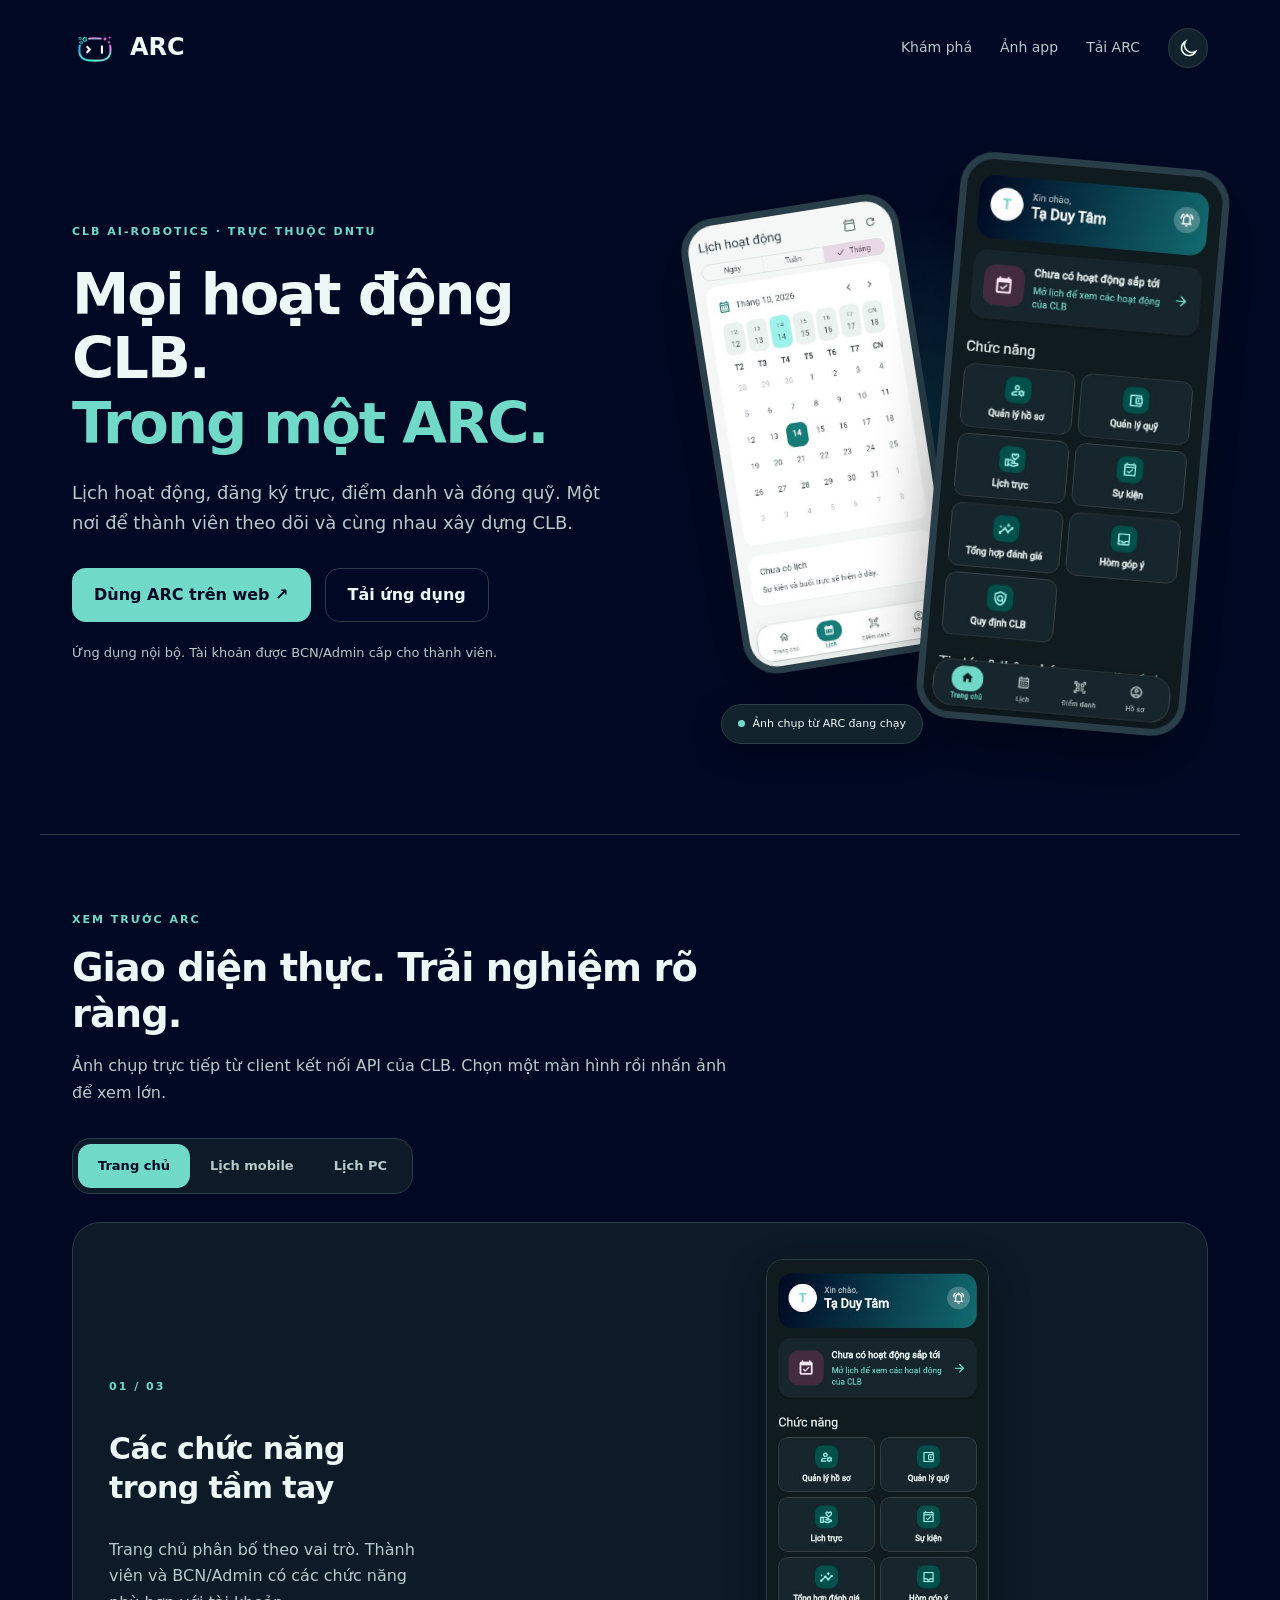
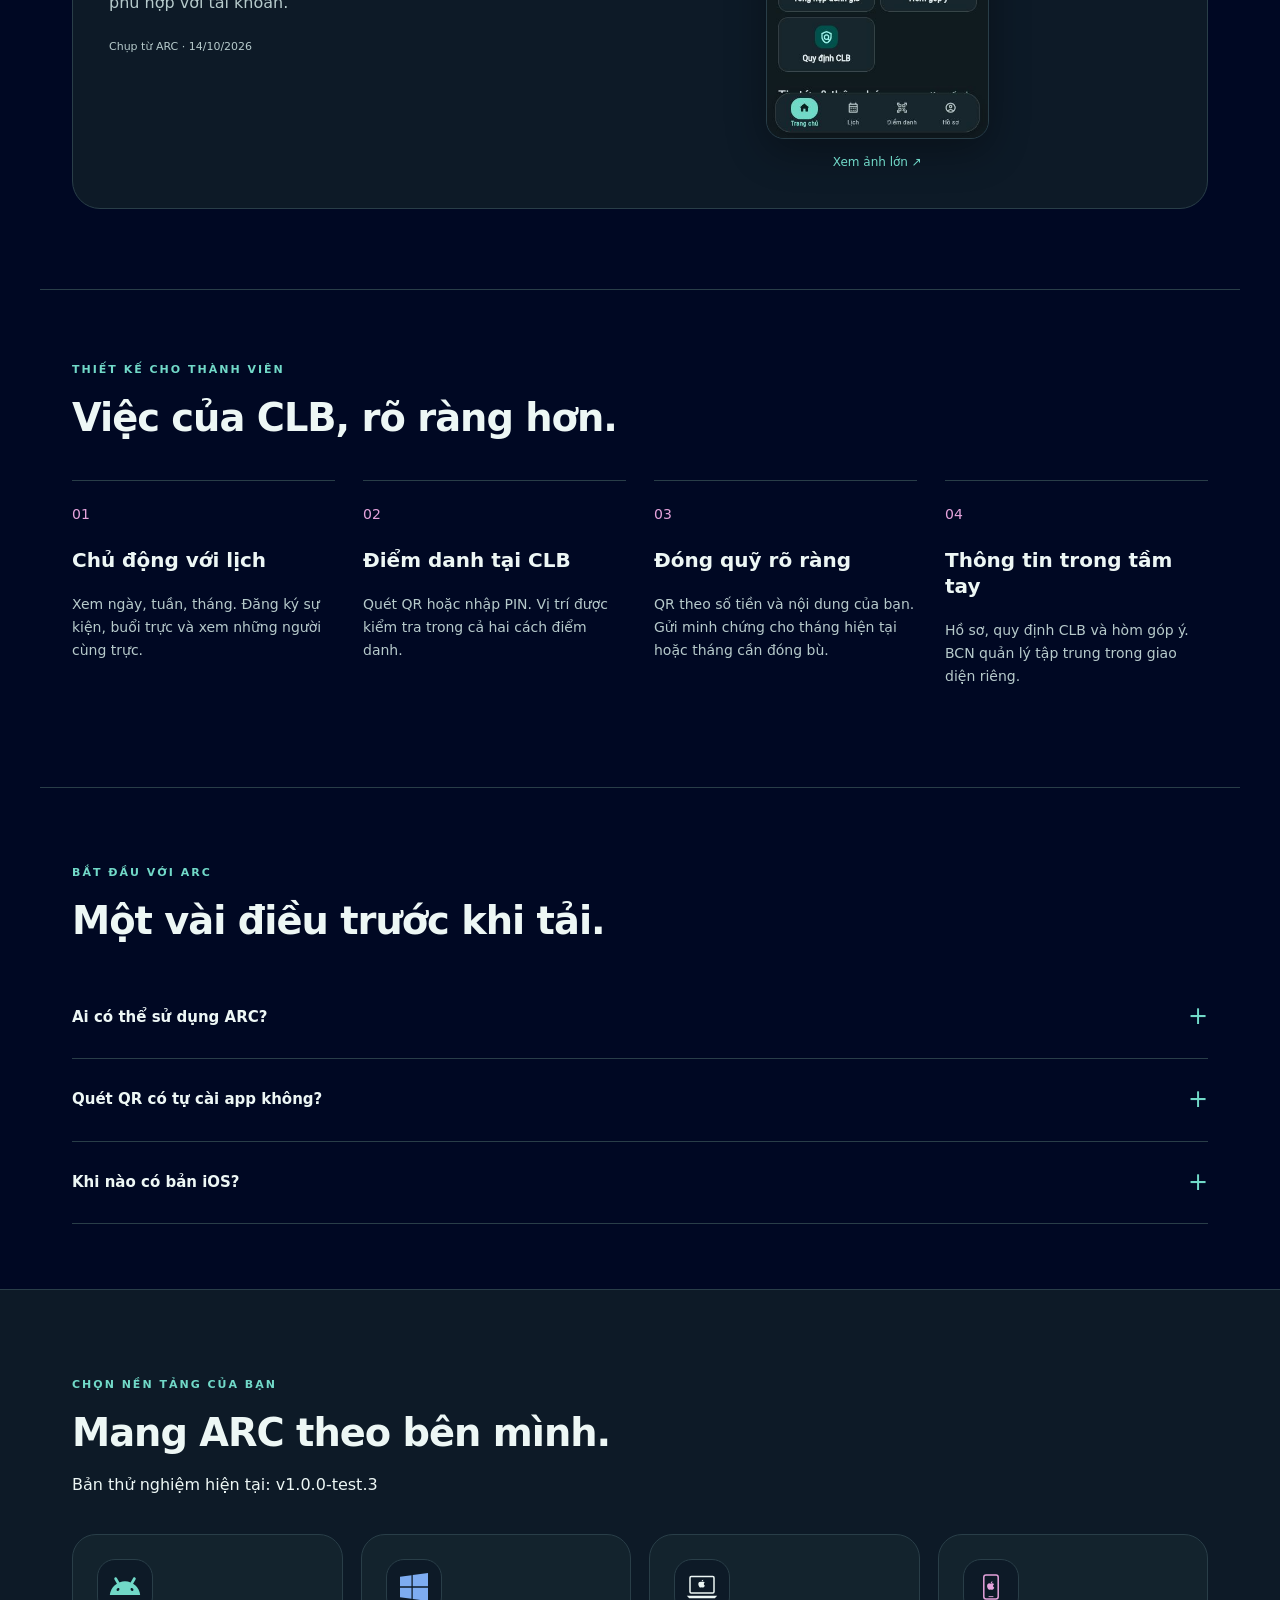
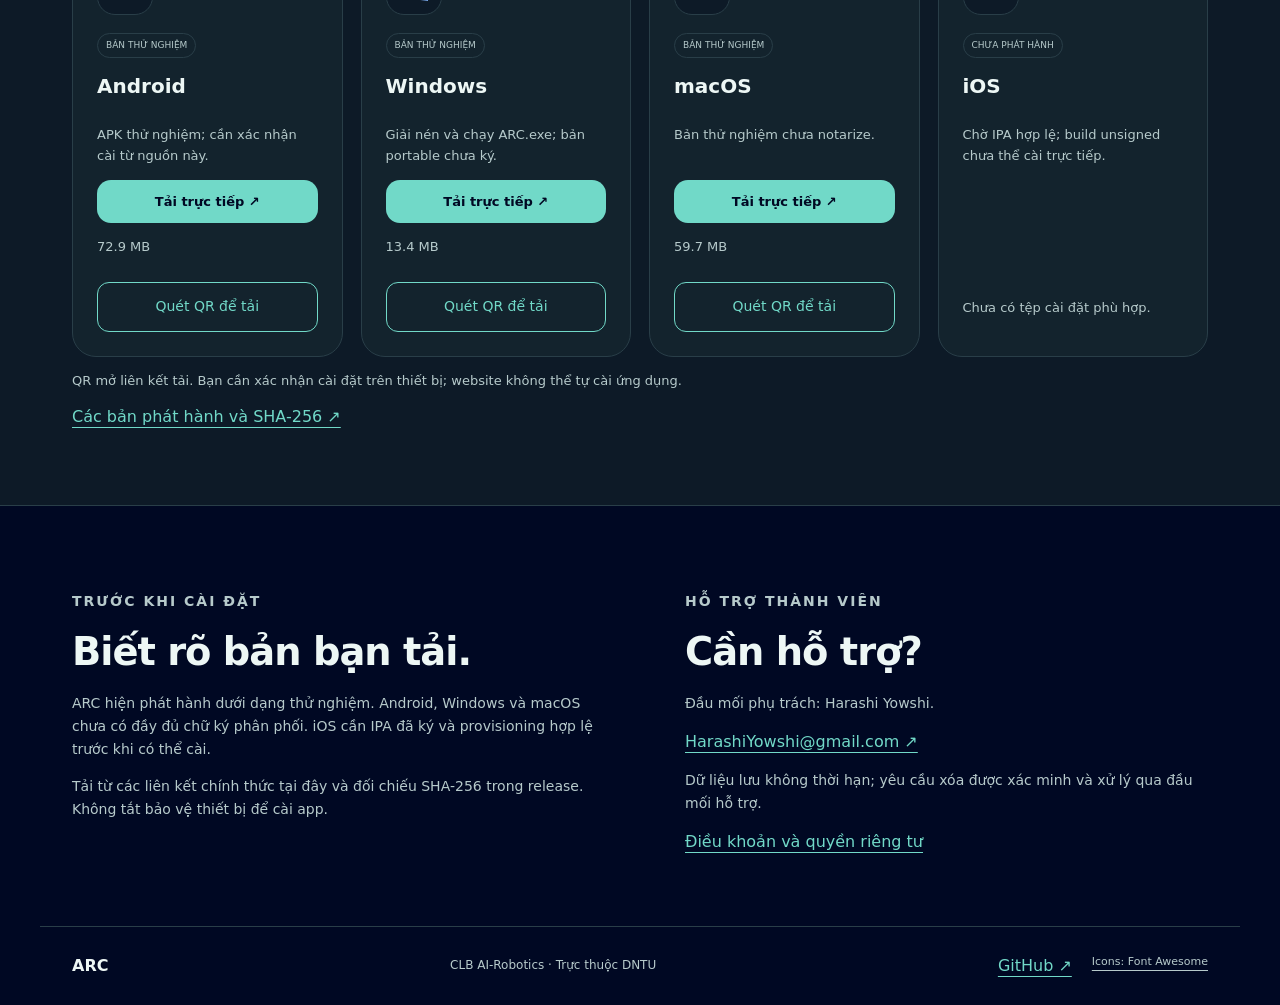
==== index.html @ c8905ffa "Make release QR downloads prominent and refresh cached assets" ====
<!doctype html>
<html lang="vi">
  <head>
    <meta charset="utf-8" />
    <meta name="viewport" content="width=device-width,initial-scale=1" />
    <meta
      name="description"
      content="ARC — ứng dụng nội bộ CLB AI-Robotics, trực thuộc DNTU. Lịch, điểm danh và đóng quỹ."
    />
    <title>ARC · Kết nối CLB AI-Robotics</title>
    <link rel="icon" href="assets/arc.png" />
    <link rel="stylesheet" href="styles.css?v=20261015-qr" />
    <script>
      try {
        document.documentElement.dataset.theme =
          localStorage.getItem("arc-download-theme") || "dark";
      } catch {}
    </script>
  </head>
  <body>
    <nav class="wrap nav">
      <a class="brand" href="#"
        ><img src="assets/arc.png" alt="Logo ARC" />ARC</a
      >
      <div>
        <a href="#features" class="nav-explore">Khám phá</a
        ><a href="#showcase">Ảnh app</a><a href="#downloads">Tải ARC</a>
        <button
          id="theme-toggle"
          class="icon-button"
          aria-label="Đổi giao diện sáng tối"
          type="button"
        >
          <svg viewBox="0 0 24 24" aria-hidden="true">
            <path
              d="M20 15.5A8.5 8.5 0 0 1 8.5 4 8.5 8.5 0 1 0 20 15.5Z"
              fill="none"
              stroke="currentColor"
              stroke-width="1.8"
            />
          </svg>
        </button>
      </div>
    </nav>
    <main>
      <section class="wrap hero">
        <div>
          <p class="eyebrow">CLB AI-ROBOTICS · TRỰC THUỘC DNTU</p>
          <h1>Mọi hoạt động CLB.<br /><span>Trong một ARC.</span></h1>
          <p class="lead">
            Lịch hoạt động, đăng ký trực, điểm danh và đóng quỹ. Một nơi để
            thành viên theo dõi và cùng nhau xây dựng CLB.
          </p>
          <div class="actions">
            <a class="primary" href="https://airoboticsclub.pages.dev/" target="_blank" rel="noopener">Dùng ARC trên web ↗</a
            ><a class="secondary" href="#downloads">Tải ứng dụng</a>
          </div>
          <p class="small">
            Ứng dụng nội bộ. Tài khoản được BCN/Admin cấp cho thành viên.
          </p>
        </div>
        <div class="visual" data-tilt>
          <div class="orb"></div>
          <figure class="hero-device back-device">
            <img
              src="assets/screenshots/calendar-light.png"
              width="390"
              height="844"
              alt="Lịch tháng trong ARC, ảnh chụp từ app đang chạy"
              decoding="async"
            />
          </figure>
          <figure class="hero-device front-device">
            <img
              id="hero-shot"
              src="assets/screenshots/home-dark.png"
              width="390"
              height="844"
              alt="Trang chủ ARC trên giao diện điện thoại, ảnh chụp thực tế"
              fetchpriority="high"
              decoding="async"
            />
          </figure>
          <div class="capture-label">
            <span class="live-dot"></span>Ảnh chụp từ ARC đang chạy
          </div>
        </div>
      </section>
      <section class="wrap showcase" id="showcase">
        <div class="section-heading reveal">
          <p class="eyebrow">XEM TRƯỚC ARC</p>
          <h2>Giao diện thực. Trải nghiệm rõ ràng.</h2>
          <p>
            Ảnh chụp trực tiếp từ client kết nối API của CLB. Chọn một màn hình
            rồi nhấn ảnh để xem lớn.
          </p>
        </div>
        <div class="shot-tabs" role="tablist" aria-label="Màn hình ARC">
          <span class="tab-indicator" aria-hidden="true"></span>
          <button
            role="tab"
            id="shot-home"
            aria-selected="true"
            aria-controls="shot-panel"
            data-shot="home"
            type="button"
          >
            Trang chủ
          </button>
          <button
            role="tab"
            id="shot-calendar"
            aria-selected="false"
            aria-controls="shot-panel"
            data-shot="calendar"
            tabindex="-1"
            type="button"
          >
            Lịch mobile
          </button>
          <button
            role="tab"
            id="shot-desktop"
            aria-selected="false"
            aria-controls="shot-panel"
            data-shot="desktop"
            tabindex="-1"
            type="button"
          >
            Lịch PC
          </button>
        </div>
        <div
          id="shot-panel"
          role="tabpanel"
          aria-labelledby="shot-home"
          class="shot-panel"
        >
          <div class="shot-description">
            <span id="shot-number" class="eyebrow">01 / 03</span>
            <h3 id="shot-title">Các chức năng trong tầm tay</h3>
            <p id="shot-description">
              Trang chủ phân bố theo vai trò. Thành viên và BCN/Admin có các
              chức năng phù hợp với tài khoản.
            </p>
            <span class="capture-note">Chụp từ ARC · 14/10/2026</span>
          </div>
          <button
            id="open-screenshot"
            class="screen-preview"
            aria-label="Mở ảnh Trang chủ ARC"
            type="button"
          >
            <img
              id="gallery-shot"
              src="assets/screenshots/home-dark.png"
              alt="Trang chủ ARC, ảnh chụp thực tế"
              width="390"
              height="844"
              loading="lazy"
              decoding="async"
            /><span>Xem ảnh lớn ↗</span>
          </button>
        </div>
      </section>
      <section class="wrap features" id="features">
        <p class="eyebrow">THIẾT KẾ CHO THÀNH VIÊN</p>
        <h2>Việc của CLB, rõ ràng hơn.</h2>
        <div class="feature-grid">
          <article>
            <span>01</span>
            <h3>Chủ động với lịch</h3>
            <p>
              Xem ngày, tuần, tháng. Đăng ký sự kiện, buổi trực và xem những
              người cùng trực.
            </p>
          </article>
          <article>
            <span>02</span>
            <h3>Điểm danh tại CLB</h3>
            <p>
              Quét QR hoặc nhập PIN. Vị trí được kiểm tra trong cả hai cách điểm
              danh.
            </p>
          </article>
          <article>
            <span>03</span>
            <h3>Đóng quỹ rõ ràng</h3>
            <p>
              QR theo số tiền và nội dung của bạn. Gửi minh chứng cho tháng hiện
              tại hoặc tháng cần đóng bù.
            </p>
          </article>
          <article>
            <span>04</span>
            <h3>Thông tin trong tầm tay</h3>
            <p>
              Hồ sơ, quy định CLB và hòm góp ý. BCN quản lý tập trung trong giao
              diện riêng.
            </p>
          </article>
        </div>
      </section>
      <section class="wrap faq" id="guide">
        <div class="section-heading reveal">
          <p class="eyebrow">BẮT ĐẦU VỚI ARC</p>
          <h2>Một vài điều trước khi tải.</h2>
        </div>
        <article class="faq-item">
          <button
            type="button"
            aria-expanded="false"
            aria-controls="faq-account"
          >
            Ai có thể sử dụng ARC?<span aria-hidden="true">+</span>
          </button>
          <div class="faq-panel" id="faq-account" aria-hidden="true">
            <div>
              <p>
                ARC dành cho thành viên CLB AI-Robotics. BCN/Admin tạo tài khoản
                và cấp thông tin đăng nhập; ứng dụng không mở đăng ký tự do.
              </p>
            </div>
          </div>
        </article>
        <article class="faq-item">
          <button
            type="button"
            aria-expanded="false"
            aria-controls="faq-install"
          >
            Quét QR có tự cài app không?<span aria-hidden="true">+</span>
          </button>
          <div class="faq-panel" id="faq-install" aria-hidden="true">
            <div>
              <p>
                QR mở đúng liên kết tải của nền tảng. Sau khi tải, bạn xác nhận
                cài đặt theo hướng dẫn của hệ điều hành. Windows cần giải nén,
                rồi chạy ARC.exe.
              </p>
            </div>
          </div>
        </article>
        <article class="faq-item">
          <button type="button" aria-expanded="false" aria-controls="faq-ios">
            Khi nào có bản iOS?<span aria-hidden="true">+</span>
          </button>
          <div class="faq-panel" id="faq-ios" aria-hidden="true">
            <div>
              <p>
                Bản iOS đã build nhưng chưa có IPA được ký với provisioning phù
                hợp cho ARC. Trang sẽ bổ sung liên kết khi có bản cài hợp lệ.
              </p>
            </div>
          </div>
        </article>
      </section>
      <section class="download-section" id="downloads">
        <div class="wrap">
          <p class="eyebrow">CHỌN NỀN TẢNG CỦA BẠN</p>
          <h2>Mang ARC theo bên mình.</h2>
          <p id="status" role="status">Đang kiểm tra bản tải mới nhất…</p>
          <div class="grid" id="downloads-list"></div>
          <p class="small">
            QR mở liên kết tải. Bạn cần xác nhận cài đặt trên thiết bị; website
            không thể tự cài ứng dụng.
          </p>
          <a href="https://github.com/HYowshi/ARC-Downloads/releases"
            >Các bản phát hành và SHA-256 ↗</a
          >
        </div>
      </section>
      <section class="wrap trust">
        <article>
          <p class="eyebrow">TRƯỚC KHI CÀI ĐẶT</p>
          <h2>Biết rõ bản bạn tải.</h2>
          <p>
            ARC hiện phát hành dưới dạng thử nghiệm. Android, Windows và macOS
            chưa có đầy đủ chữ ký phân phối. iOS cần IPA đã ký và provisioning
            hợp lệ trước khi có thể cài.
          </p>
          <p>
            Tải từ các liên kết chính thức tại đây và đối chiếu SHA-256 trong
            release. Không tắt bảo vệ thiết bị để cài app.
          </p>
        </article>
        <article>
          <p class="eyebrow">HỖ TRỢ THÀNH VIÊN</p>
          <h2>Cần hỗ trợ?</h2>
          <p>Đầu mối phụ trách: Harashi Yowshi.</p>
          <a href="mailto:HarashiYowshi@gmail.com"
            >HarashiYowshi@gmail.com ↗</a
          >
          <p>
            Dữ liệu lưu không thời hạn; yêu cầu xóa được xác minh và xử lý qua
            đầu mối hỗ trợ.
          </p>
          <a
            href="https://github.com/HYowshi/ARC-Downloads#điều-khoản-và-quyền-riêng-tư"
            >Điều khoản và quyền riêng tư</a
          >
        </article>
      </section>
    </main>
    <footer class="wrap">
      <strong>ARC</strong><span>CLB AI-Robotics · Trực thuộc DNTU</span>
      <div>
        <a href="https://github.com/HYowshi/ARC-Downloads">GitHub ↗</a
        ><a class="credits" href="https://fontawesome.com/license/free"
          >Icons: Font Awesome</a
        >
      </div>
    </footer>
    <script src="app.js?v=20261015-qr" defer></script>
    <script src="experience.js" defer></script>
    <dialog id="screenshot-dialog" aria-label="Ảnh giao diện ARC">
      <div class="viewer">
        <button
          id="close-screenshot"
          class="icon-button"
          type="button"
          aria-label="Đóng ảnh"
        >
          ✕</button
        ><img id="large-shot" alt="Ảnh giao diện ARC" />
      </div>
    </dialog>
  </body>
</html>
---- styles.css ----
:root {
  color-scheme: dark;
  --bg: #000823;
  --panel: #13232d;
  --section: #0d1a27;
  --ink: #edf7f5;
  --muted: #b6cacb;
  --accent: #71d9c8;
  --pink: #e5a3dc;
  --line: #293e48;
  --shadow: #0005;
  --ease: cubic-bezier(0.22, 1, 0.36, 1);
}
:root[data-theme="light"] {
  color-scheme: light;
  --bg: #f4f7f5;
  --panel: #fff;
  --section: #eaf2f0;
  --ink: #1d2c30;
  --muted: #586b69;
  --accent: #167c78;
  --pink: #99578a;
  --line: #d0ddda;
  --shadow: #17393218;
}
* {
  box-sizing: border-box;
}
html {
  scroll-behavior: smooth;
  scroll-padding-top: 28px;
}
body {
  margin: 0;
  background: var(--bg);
  color: var(--ink);
  font:
    16px/1.65 system-ui,
    -apple-system,
    sans-serif;
  transition:
    background 0.24s,
    color 0.24s;
}
a {
  color: var(--accent);
  text-underline-offset: 5px;
}
button {
  font: inherit;
}
a,
button {
  -webkit-tap-highlight-color: transparent;
}
a:focus-visible,
button:focus-visible {
  outline: 3px solid var(--pink);
  outline-offset: 5px;
}
.wrap {
  max-width: 1200px;
  margin: auto;
  padding-inline: 32px;
}
.nav {
  display: flex;
  align-items: center;
  justify-content: space-between;
  min-height: 96px;
  gap: 20px;
}
.brand {
  display: flex;
  align-items: center;
  gap: 12px;
  font-size: 24px;
  font-weight: 800;
  text-decoration: none;
  color: var(--ink);
}
.brand img {
  width: 46px;
  border-radius: 14px;
}
.nav > div {
  display: flex;
  align-items: center;
  gap: 28px;
}
.nav > div > a {
  text-decoration: none;
  color: var(--muted);
  font-size: 14px;
  transition: color 0.18s;
}
.nav > div > a:hover {
  color: var(--accent);
}
.icon-button {
  width: 40px;
  height: 40px;
  border: 1px solid var(--line);
  border-radius: 50%;
  background: var(--panel);
  color: var(--ink);
  display: inline-grid;
  place-items: center;
  cursor: pointer;
  transition:
    transform 0.24s var(--ease),
    background 0.24s;
}
.icon-button svg {
  width: 21px;
  height: 21px;
}
.icon-button:hover {
  transform: rotate(-12deg);
}
.hero {
  display: grid;
  grid-template-columns: 1.15fr 1fr;
  align-items: center;
  gap: 45px;
  padding-block: 48px 90px;
}
.eyebrow {
  font-size: 11px;
  letter-spacing: 2px;
  font-weight: 700;
  color: var(--accent);
}
h1 {
  font-size: clamp(38px, 4.5vw, 66px);
  line-height: 1.12;
  letter-spacing: -2px;
  margin: 22px 0;
}
h1 span {
  color: var(--accent);
}
h2 {
  font-size: clamp(28px, 3vw, 40px);
  line-height: 1.2;
  letter-spacing: -1px;
  margin: 16px 0;
}
h3 {
  font-size: 20px;
  line-height: 1.3;
}
.lead {
  font-size: 18px;
  max-width: 560px;
  color: var(--muted);
}
.actions {
  display: flex;
  flex-wrap: wrap;
  gap: 14px;
  margin: 30px 0 20px;
}
.primary,
.secondary,
.download {
  display: inline-flex;
  align-items: center;
  justify-content: center;
  gap: 16px;
  padding: 13px 22px;
  border-radius: 14px;
  text-decoration: none;
  font-weight: 700;
  transition:
    transform 0.2s var(--ease),
    background 0.2s,
    box-shadow 0.2s;
}
.primary,
.download {
  background: var(--accent);
  color: var(--bg);
}
.secondary {
  border: 1px solid var(--line);
  color: var(--ink);
}
.primary:hover,
.download:hover {
  transform: translateY(-3px);
  box-shadow: 0 8px 24px var(--shadow);
}
.primary:active,
.download:active,
.secondary:active {
  transform: scale(0.98);
}
.small {
  font-size: 13px;
  color: var(--muted);
}
.visual {
  position: relative;
  display: flex;
  justify-content: flex-end;
  align-items: center;
  min-height: 600px;
  perspective: 1100px;
}
.orb {
  position: absolute;
  width: 430px;
  height: 430px;
  border-radius: 50%;
  background: radial-gradient(circle, #126b7066, transparent 68%);
  top: 60px;
  left: 0;
  pointer-events: none;
}
.hero-device {
  margin: 0;
  overflow: hidden;
  border: 7px solid var(--line);
  border-radius: 34px;
  background: var(--panel);
  box-shadow: 0 26px 60px var(--shadow);
  transition: transform 0.5s var(--ease);
}
.hero-device img {
  display: block;
  width: 100%;
  height: auto;
}
.front-device {
  position: relative;
  width: 270px;
  transform: rotate(5deg) rotateY(var(--tilt-x, 0deg))
    rotateX(var(--tilt-y, 0deg));
  animation: arrive 0.7s var(--ease) both;
  z-index: 2;
}
.back-device {
  position: absolute;
  width: 220px;
  left: 10px;
  top: 60px;
  transform: rotate(-9deg);
  animation: arrive 0.8s 0.08s var(--ease) both;
}
.capture-label {
  position: absolute;
  bottom: 0;
  left: 20px;
  background: var(--panel);
  border: 1px solid var(--line);
  box-shadow: 0 8px 30px var(--shadow);
  padding: 10px 16px;
  border-radius: 24px;
  display: flex;
  align-items: center;
  gap: 8px;
  font-size: 11px;
  z-index: 3;
}
.live-dot {
  width: 7px;
  height: 7px;
  background: var(--accent);
  border-radius: 50%;
}
.section-heading {
  max-width: 660px;
  margin-bottom: 32px;
}
.section-heading > p:last-child {
  color: var(--muted);
}
.showcase {
  padding-block: 65px 80px;
  border-top: 1px solid var(--line);
}
.shot-tabs {
  display: flex;
  position: relative;
  isolation: isolate;
  background: var(--section);
  border: 1px solid var(--line);
  border-radius: 18px;
  padding: 5px;
  width: max-content;
  max-width: 100%;
  margin-bottom: 28px;
}
.shot-tabs button {
  border: 0;
  background: transparent;
  color: var(--muted);
  padding: 11px 20px;
  font-size: 13px;
  font-weight: 650;
  border-radius: 13px;
  cursor: pointer;
  transition: color 0.24s;
}
.shot-tabs button[aria-selected="true"] {
  color: var(--bg);
}
.tab-indicator {
  position: absolute;
  z-index: -1;
  top: 5px;
  bottom: 5px;
  left: 5px;
  width: 108px;
  background: var(--accent);
  border-radius: 13px;
  transition:
    translate 0.32s var(--ease),
    width 0.32s var(--ease);
}
.shot-panel {
  display: grid;
  grid-template-columns: 1fr 1.4fr;
  gap: 55px;
  align-items: center;
  background: var(--section);
  border: 1px solid var(--line);
  border-radius: 28px;
  padding: 36px;
  min-height: 560px;
}
.shot-description {
  max-width: 330px;
}
.shot-description h3 {
  font-size: 30px;
  letter-spacing: -0.6px;
}
.shot-description p {
  color: var(--muted);
}
.capture-note {
  font-size: 11px;
  color: var(--muted);
}
.screen-preview {
  display: flex;
  flex-direction: column;
  align-items: center;
  justify-content: center;
  gap: 14px;
  border: 0;
  padding: 0;
  background: transparent;
  color: var(--accent);
  font-size: 12px;
  cursor: zoom-in;
  min-width: 0;
}
.screen-preview img {
  max-width: 100%;
  width: auto;
  height: 480px;
  object-fit: contain;
  border: 1px solid var(--line);
  border-radius: 18px;
  box-shadow: 0 12px 40px var(--shadow);
}
.screen-preview[data-layout="desktop"] img {
  height: auto;
  max-height: 480px;
  width: 100%;
}
.features {
  padding-block: 60px 85px;
  border-top: 1px solid var(--line);
}
.feature-grid {
  display: grid;
  grid-template-columns: repeat(4, 1fr);
  gap: 28px;
  margin-top: 38px;
}
.feature-grid article {
  padding-top: 20px;
  border-top: 1px solid var(--line);
}
.feature-grid article > span {
  color: var(--pink);
  font-size: 14px;
}
.feature-grid p,
.trust p {
  color: var(--muted);
  font-size: 14px;
}
.download-section {
  background: var(--section);
  border-block: 1px solid var(--line);
  padding-block: 75px;
}
.grid {
  display: grid;
  grid-template-columns: repeat(4, 1fr);
  gap: 18px;
  margin-top: 35px;
}
.card {
  background: var(--panel);
  padding: 24px;
  border: 1px solid var(--line);
  border-radius: 24px;
  display: flex;
  flex-direction: column;
  align-items: flex-start;
  transition:
    transform 0.24s var(--ease),
    border-color 0.24s,
    box-shadow 0.24s;
}
.card:hover {
  transform: translateY(-5px);
  border-color: var(--accent);
  box-shadow: 0 18px 38px var(--shadow);
}
.platform-icon {
  display: grid;
  place-items: center;
  width: 56px;
  height: 56px;
  background: var(--section);
  color: var(--accent);
  border: 1px solid var(--line);
  border-radius: 18px;
  margin-bottom: 18px;
}
.platform-icon svg {
  width: 32px;
  height: 32px;
  fill: currentColor;
}
.platform-icon.windows {
  color: #7dacf1;
}
.platform-icon.ios {
  color: var(--pink);
}
.platform-icon.macos {
  color: var(--ink);
}
.card h3 {
  margin: 5px 0 12px;
}
.card p {
  font-size: 13px;
  color: var(--muted);
}
.card .note {
  flex: 1;
}
.badge {
  font-size: 9px;
  padding: 4px 8px;
  border: 1px solid var(--line);
  border-radius: 20px;
  color: var(--muted);
  margin-bottom: 10px;
}
.download {
  font-size: 13px;
  width: 100%;
  padding: 11px 12px;
}
.download-opened {
  box-shadow: inset 0 0 0 2px var(--pink);
}
.qr-button {
  background: transparent;
  border: 0;
  color: var(--accent);
  font: inherit;
  font-size: 12px;
  cursor: pointer;
  padding: 14px 0 0;
}
.qr {
  margin-top: 16px;
  background: white;
  padding: 10px;
  border-radius: 12px;
  max-width: 200px;
  animation: arrive 0.28s var(--ease) both;
}
.qr img {
  display: block;
  width: 100%;
}
.trust {
  display: grid;
  grid-template-columns: 1fr 1fr;
  gap: 90px;
  padding-block: 70px;
}
.faq {
  padding-block: 65px;
  border-top: 1px solid var(--line);
}
.faq-item {
  border-bottom: 1px solid var(--line);
}
.faq-item > button {
  display: flex;
  justify-content: space-between;
  align-items: center;
  gap: 20px;
  width: 100%;
  text-align: left;
  border: 0;
  background: transparent;
  color: var(--ink);
  padding: 21px 0;
  font-weight: 650;
  font-size: 15px;
  cursor: pointer;
}
.faq-item > button > span {
  color: var(--accent);
  font-size: 24px;
  font-weight: 400;
  transition: rotate 0.24s var(--ease);
}
.faq-item[data-open="true"] > button > span {
  rotate: 45deg;
}
.faq-panel {
  display: grid;
  grid-template-rows: 0fr;
  transition: grid-template-rows 0.32s var(--ease);
}
.faq-panel > div {
  overflow: hidden;
}
.faq-panel p {
  margin: 0;
  padding: 0 36px 24px 0;
  max-width: 820px;
  color: var(--muted);
  font-size: 14px;
}
.faq-item[data-open="true"] .faq-panel {
  grid-template-rows: 1fr;
}
footer {
  border-top: 1px solid var(--line);
  padding-block: 26px;
  display: flex;
  justify-content: space-between;
  align-items: center;
  gap: 22px;
}
footer span {
  font-size: 12px;
  color: var(--muted);
}
footer > div {
  display: flex;
  gap: 20px;
}
.credits {
  font-size: 11px;
  color: var(--muted);
}
dialog {
  max-width: 95vw;
  max-height: 95vh;
  border: 1px solid var(--line);
  padding: 18px;
  border-radius: 24px;
  background: var(--panel);
  color: var(--ink);
  box-shadow: 0 35px 100px #0006;
}
dialog::backdrop {
  background: #000823dd;
}
.viewer {
  position: relative;
  display: flex;
  justify-content: center;
  max-height: 88vh;
}
.viewer img {
  display: block;
  object-fit: contain;
  max-width: 85vw;
  max-height: 84vh;
  border-radius: 12px;
}
.viewer .icon-button {
  position: absolute;
  right: -8px;
  top: -8px;
  z-index: 1;
}
dialog[open] {
  animation: zoom-in 0.24s var(--ease) both;
}
.motion-enabled .reveal {
  opacity: 0;
  transform: translateY(16px);
  transition:
    opacity 0.5s var(--ease),
    transform 0.5s var(--ease);
}
.motion-enabled .reveal.visible {
  opacity: 1;
  transform: translateY(0);
}
@keyframes arrive {
  from {
    opacity: 0;
    translate: 0 18px;
  }
  to {
    opacity: 1;
    translate: 0 0;
  }
}
@keyframes zoom-in {
  from {
    opacity: 0;
    transform: scale(0.97);
  }
  to {
    opacity: 1;
    transform: scale(1);
  }
}
@media (max-width: 1000px) {
  .feature-grid,
  .grid {
    grid-template-columns: repeat(2, 1fr);
  }
  .hero {
    gap: 24px;
  }
  .front-device {
    width: 250px;
  }
  .back-device {
    width: 195px;
    left: 0;
  }
  .visual {
    min-height: 560px;
  }
  .trust {
    gap: 40px;
  }
  .shot-panel {
    gap: 25px;
    padding: 28px;
  }
  .nav > div {
    gap: 22px;
  }
}
@media (max-width: 600px) {
  .wrap {
    padding-inline: 22px;
  }
  .nav {
    min-height: 80px;
  }
  .nav > div {
    gap: 14px;
  }
  .nav > div > a {
    font-size: 12px;
  }
  .nav-explore {
    display: none;
  }
  .hero {
    grid-template-columns: 1fr;
    padding-block: 30px 60px;
    gap: 40px;
  }
  .visual {
    min-height: 570px;
    justify-content: center;
  }
  .front-device {
    width: 250px;
    margin-left: 55px;
  }
  .back-device {
    width: 190px;
    left: 0;
    top: 50px;
  }
  .orb {
    width: 320px;
    height: 320px;
  }
  .capture-label {
    left: 10px;
    bottom: 0;
    font-size: 10px;
  }
  h1 {
    letter-spacing: -1px;
  }
  .showcase {
    padding-block: 45px;
  }
  .shot-tabs {
    width: 100%;
  }
  .shot-tabs button {
    flex: 1;
    padding: 11px 10px;
    font-size: 12px;
  }
  .shot-panel {
    grid-template-columns: 1fr;
    padding: 22px;
    gap: 24px;
    min-height: 0;
  }
  .shot-description h3 {
    font-size: 24px;
  }
  .screen-preview img {
    height: auto;
    width: 100%;
    max-width: 250px;
  }
  .screen-preview[data-layout="desktop"] img {
    max-width: none;
  }
  .feature-grid {
    gap: 24px;
  }
  .grid,
  .trust {
    grid-template-columns: 1fr;
  }
  .features {
    padding-block: 40px 55px;
  }
  .download-section {
    padding-block: 50px;
  }
  .trust {
    padding-block: 50px;
    gap: 30px;
  }
  .faq {
    padding-block: 45px;
  }
  footer {
    flex-wrap: wrap;
  }
  .lead {
    font-size: 16px;
  }
  .feature-grid h3 {
    font-size: 17px;
  }
  .viewer img {
    max-width: 85vw;
  }
  .actions a {
    font-size: 13px;
    padding: 12px 16px;
  }
}
@media (prefers-reduced-motion: reduce) {
  html {
    scroll-behavior: auto;
  }
  *,
  *::before,
  *::after {
    animation: none !important;
    transition: none !important;
    transform: none !important;
  }
  .motion-enabled .reveal {
    opacity: 1 !important;
  }
}

.qr-button { display: block; width: 100%; margin-top: 12px; padding: 12px 16px; border: 1px solid var(--accent); border-radius: 12px; font-size: 14px; cursor: pointer; }
.qr-button:hover { background: color-mix(in srgb, var(--accent) 12%, transparent); }
.qr-button:focus-visible { outline: 3px solid var(--accent); outline-offset: 3px; }
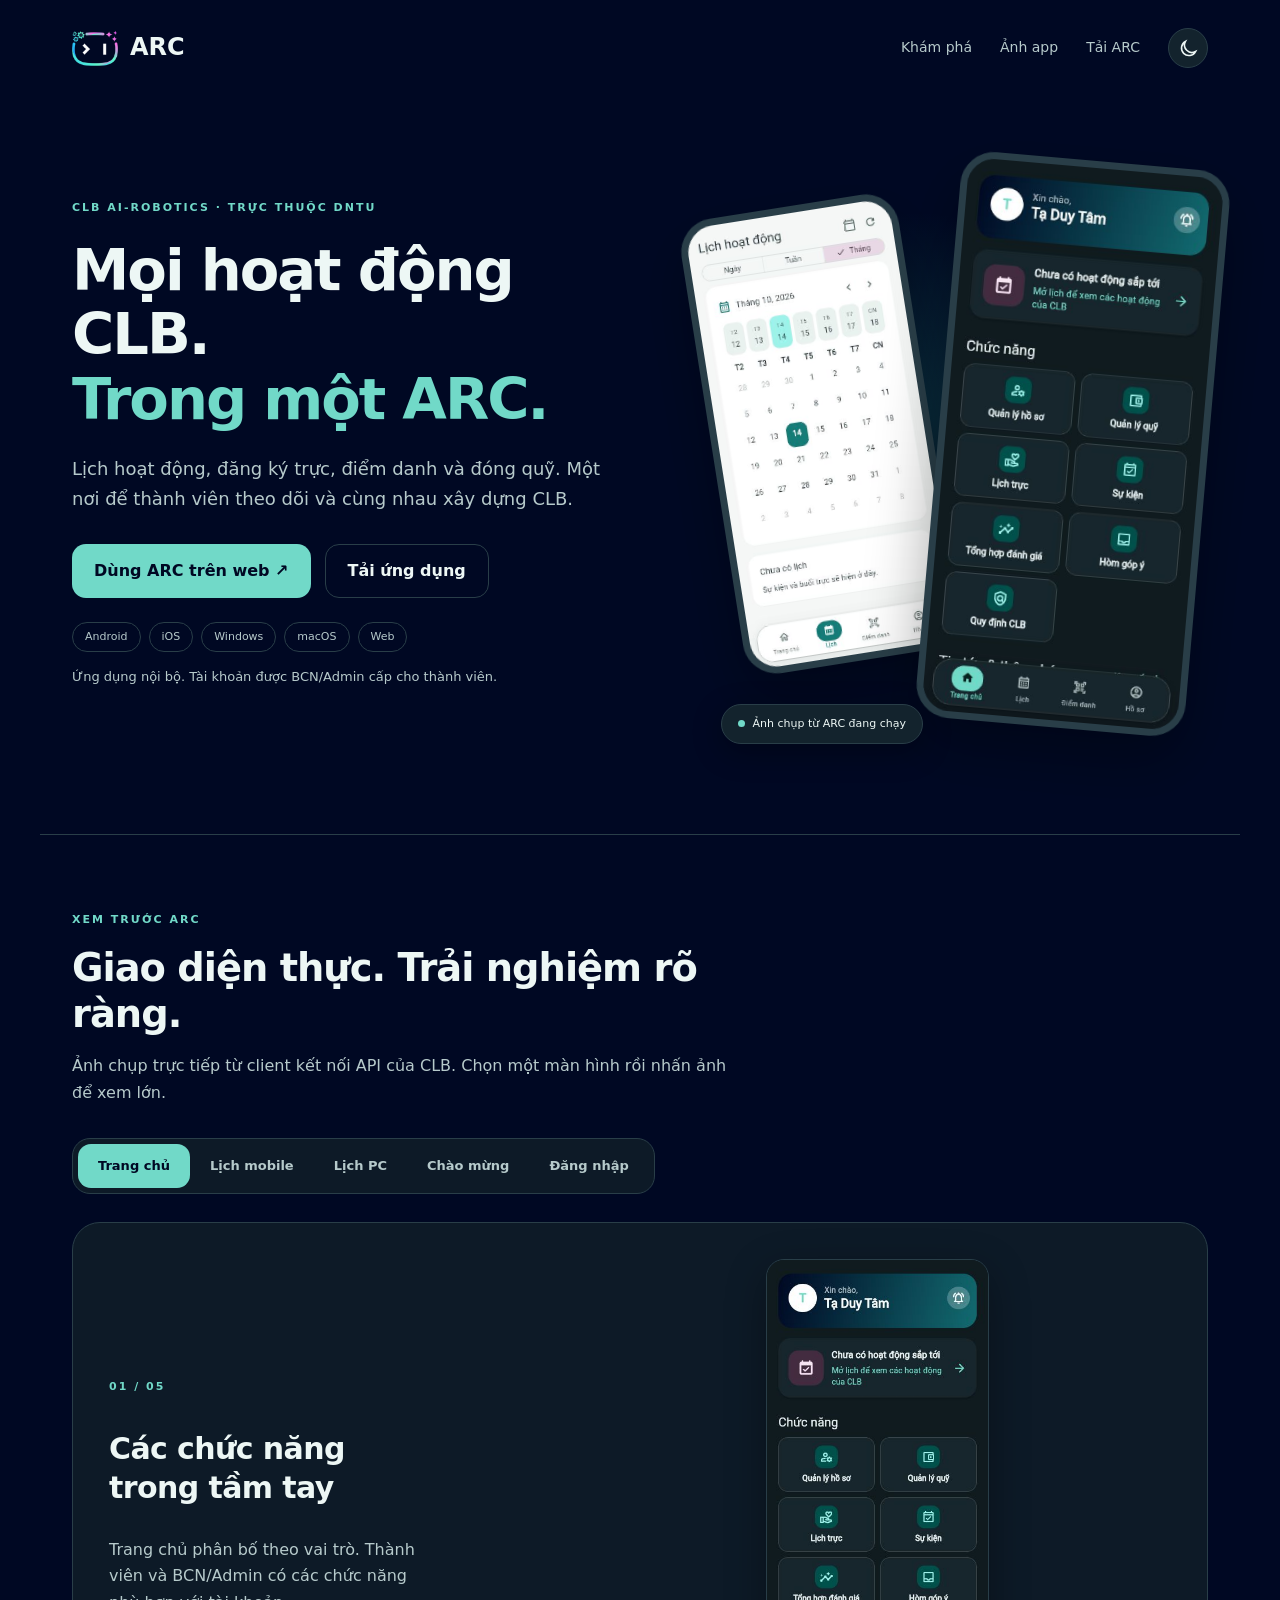
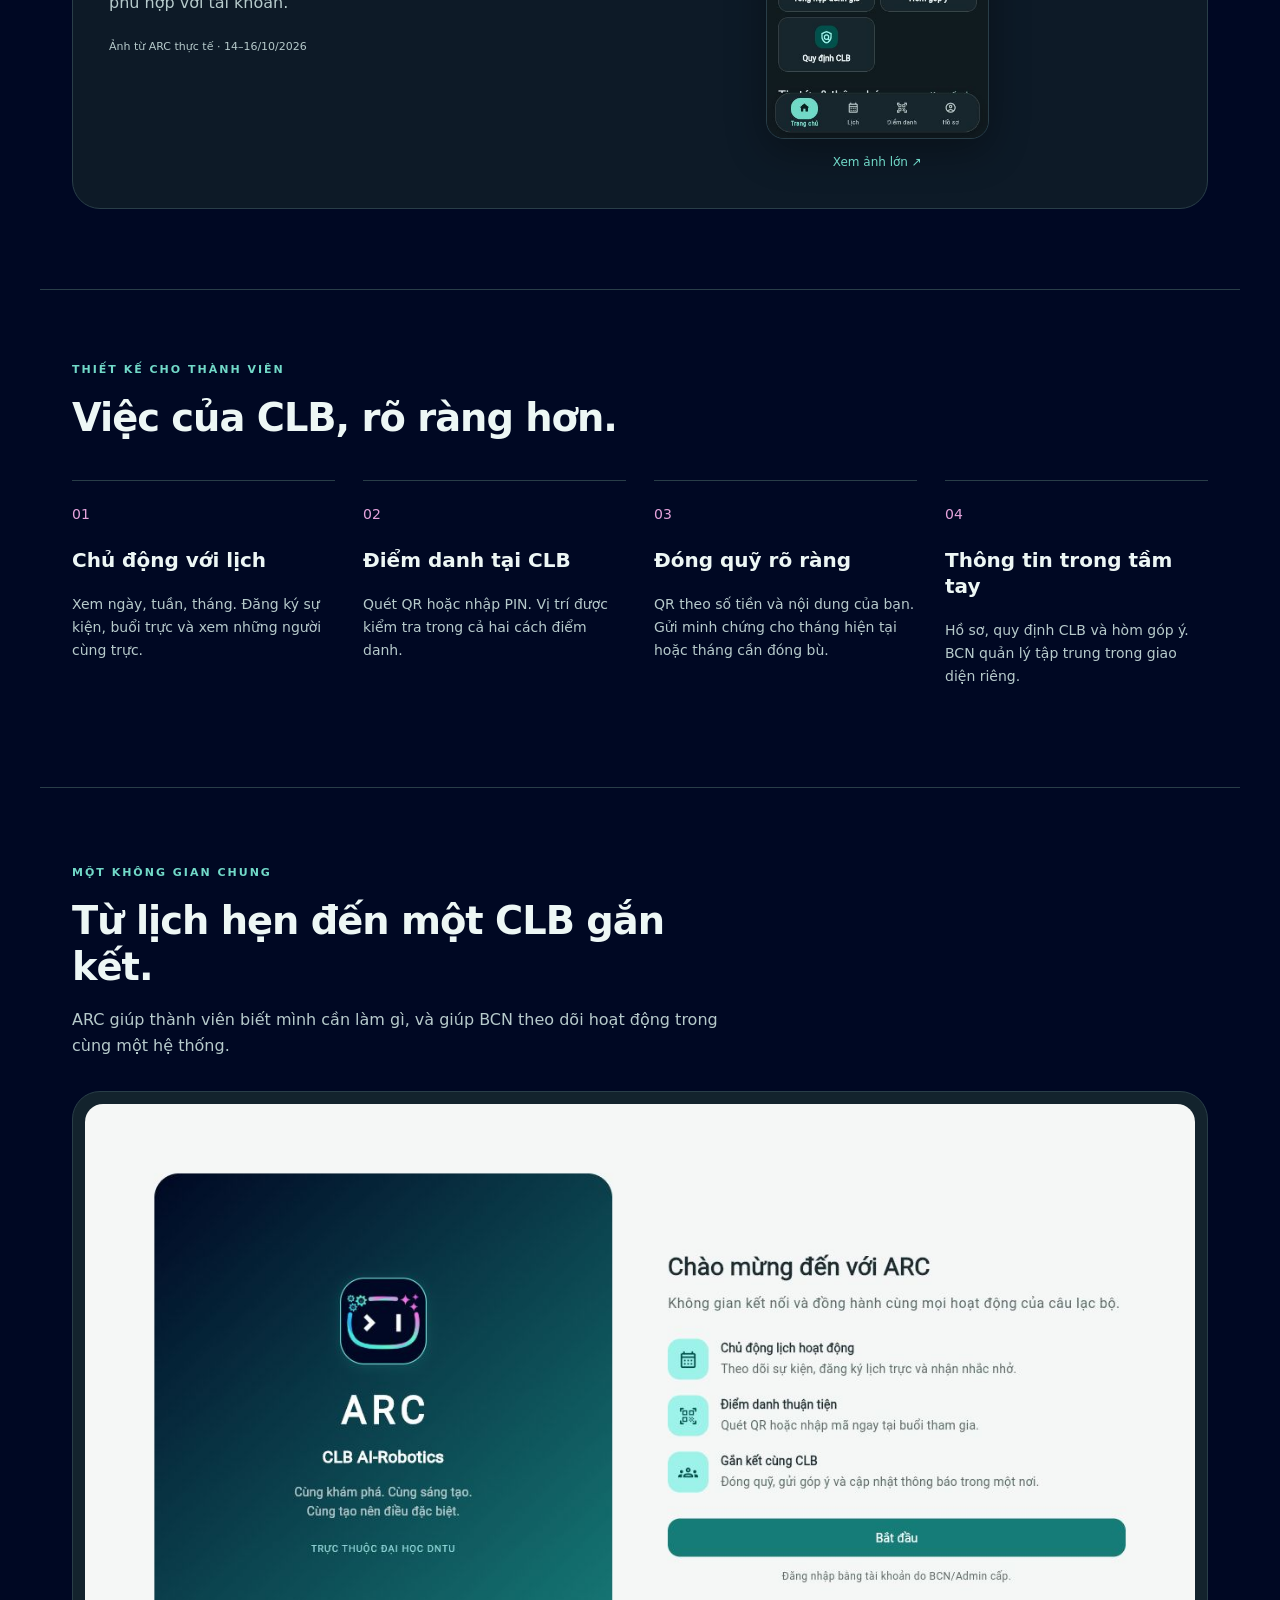
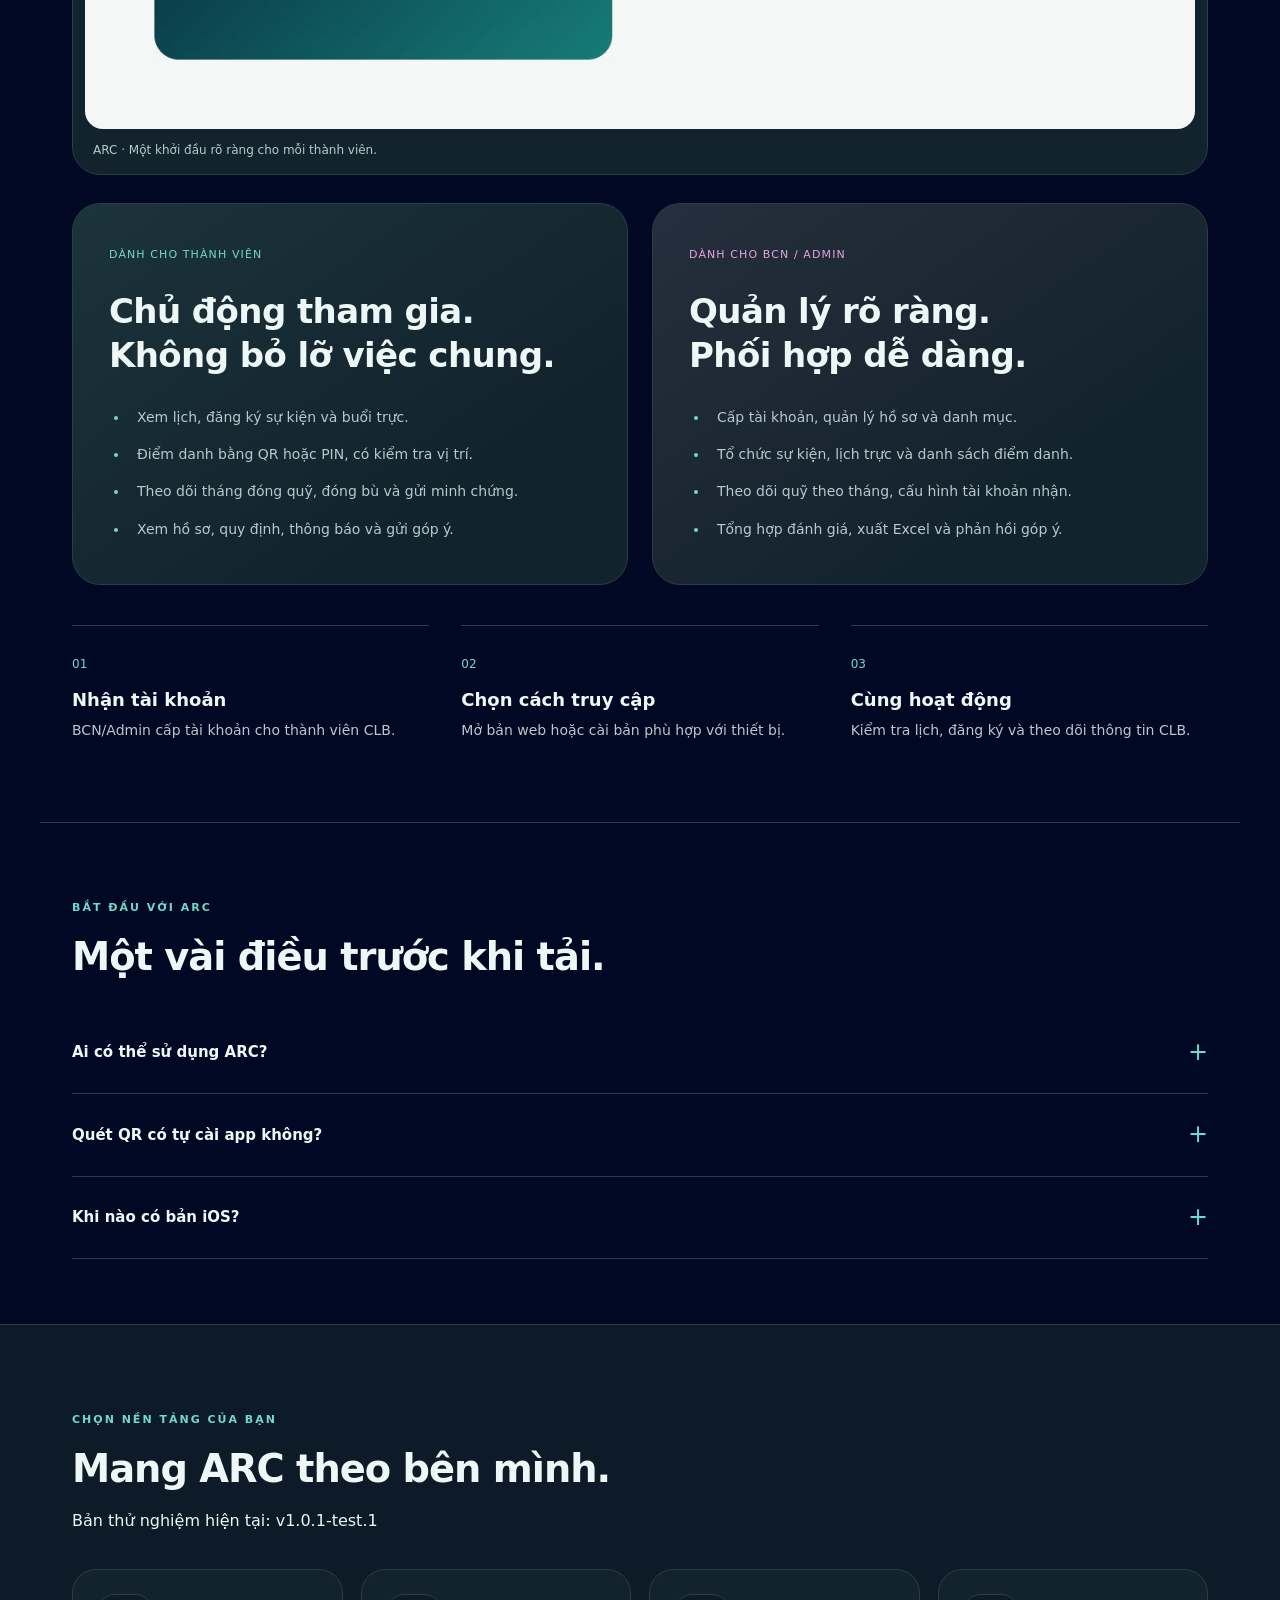
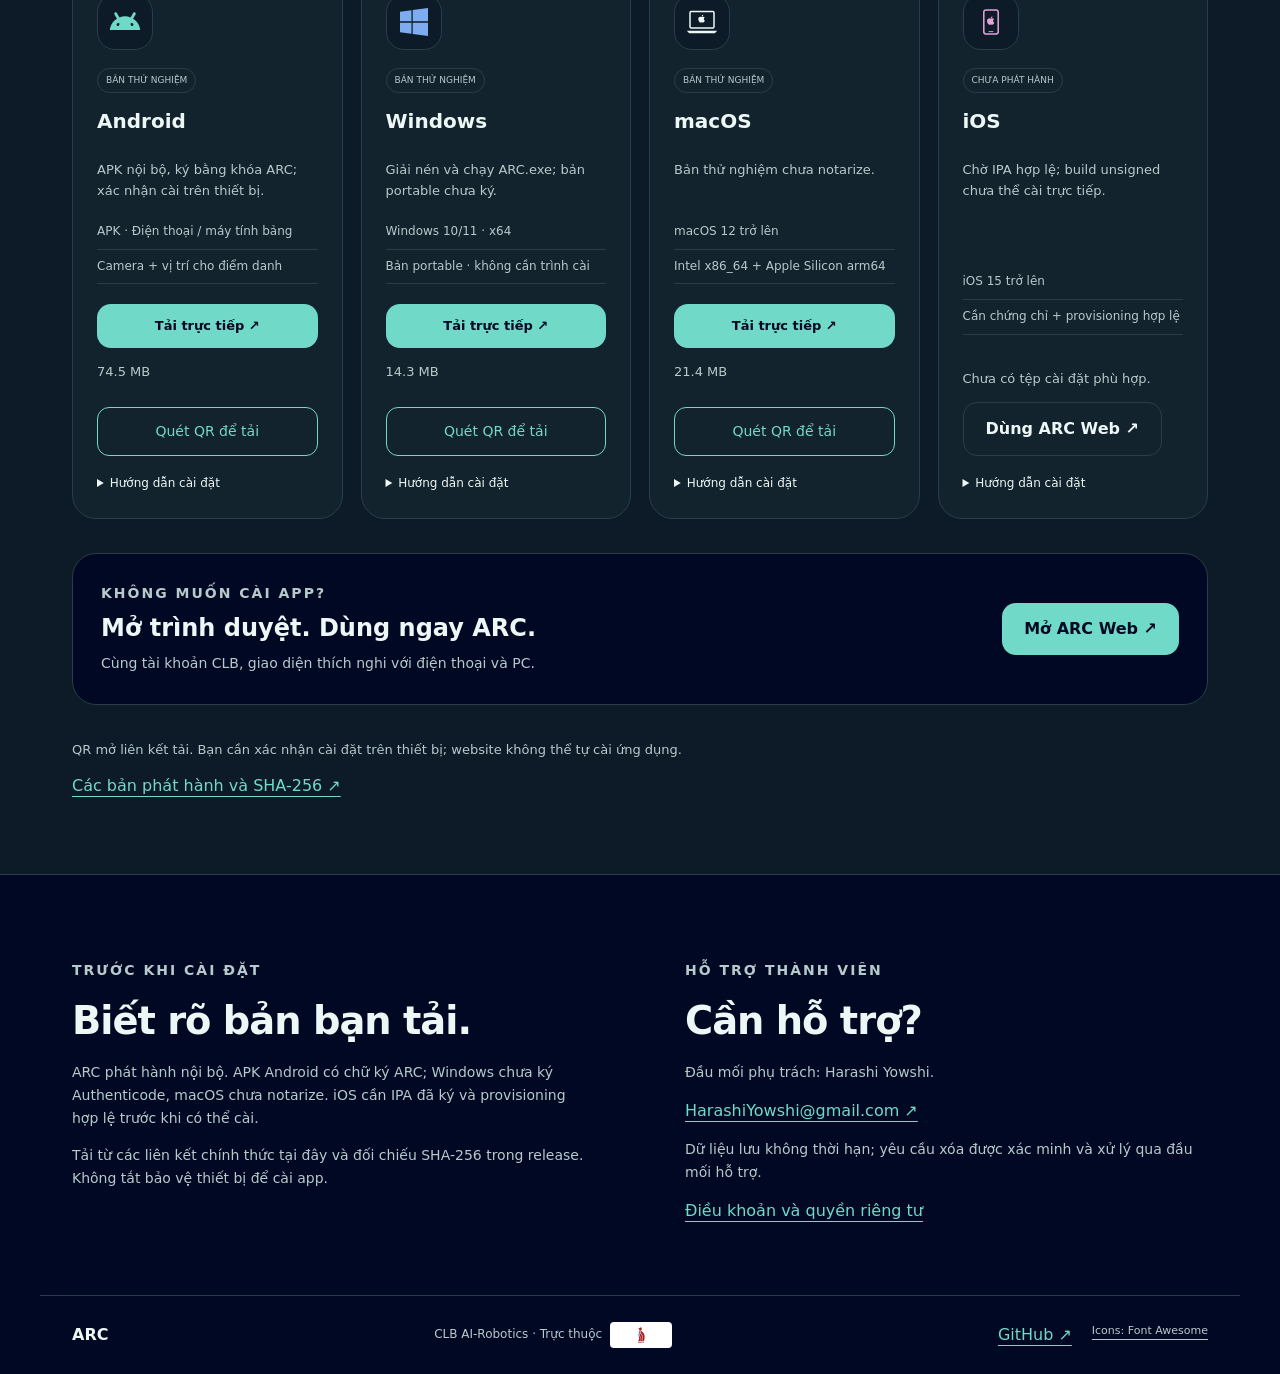
==== commit af1f5db6: "Refresh ARC product showcase, installation guides, SEO and 1.0.1 downloads" ====
--- a/index.html
+++ b/index.html
@@ -7,9 +7,25 @@
       name="description"
       content="ARC — ứng dụng nội bộ CLB AI-Robotics, trực thuộc DNTU. Lịch, điểm danh và đóng quỹ."
     />
-    <title>ARC · Kết nối CLB AI-Robotics</title>
+    <title>ARC · CLB AI-Robotics | Tải ứng dụng &amp; dùng trên web</title>
+    <meta name="theme-color" content="#000823" />
+    <meta name="robots" content="index,follow,max-image-preview:large" />
+    <link rel="canonical" href="https://hyowshi.github.io/ARC-Downloads/" />
+    <meta property="og:type" content="website" />
+    <meta property="og:locale" content="vi_VN" />
+    <meta property="og:site_name" content="ARC · CLB AI-Robotics" />
+    <meta property="og:title" content="Mọi hoạt động CLB. Trong một ARC." />
+    <meta property="og:description" content="Khám phá lịch, điểm danh QR/GPS, đóng quỹ và kết nối CLB. Xem giao diện thực tế và tải ARC cho thiết bị của bạn." />
+    <meta property="og:url" content="https://hyowshi.github.io/ARC-Downloads/" />
+    <meta property="og:image" content="https://hyowshi.github.io/ARC-Downloads/assets/screenshots/welcome-desktop.png" />
+    <meta property="og:image:alt" content="Màn hình chào mừng thực tế của ARC" />
+    <meta name="twitter:card" content="summary_large_image" />
+    <meta name="twitter:title" content="ARC · CLB AI-Robotics" />
+    <meta name="twitter:description" content="Lịch, điểm danh, quỹ và kết nối CLB trong một ứng dụng." />
+    <meta name="twitter:image" content="https://hyowshi.github.io/ARC-Downloads/assets/screenshots/welcome-desktop.png" />
+    <script type="application/ld+json">{"@context":"https://schema.org","@type":"SoftwareApplication","name":"ARC","applicationCategory":"EducationalApplication","operatingSystem":"Web, Android, iOS, Windows, macOS","url":"https://hyowshi.github.io/ARC-Downloads/","description":"Ứng dụng nội bộ CLB AI-Robotics. Tài khoản do BCN/Admin cấp. Bản iOS cài đặt đang chờ chữ ký hợp lệ.","author":{"@type":"Person","name":"Harashi Yowshi"}}</script>
     <link rel="icon" href="assets/arc.png" />
-    <link rel="stylesheet" href="styles.css?v=20261015-qr" />
+    <link rel="stylesheet" href="styles.css?v=20261016-release" />
     <script>
       try {
         document.documentElement.dataset.theme =
@@ -18,6 +34,8 @@
     </script>
   </head>
   <body>
+    <a class="skip-link" href="#main">Đến nội dung chính</a>
+    <div class="reading-progress" aria-hidden="true"></div>
     <nav class="wrap nav">
       <a class="brand" href="#"
         ><img src="assets/arc.png" alt="Logo ARC" />ARC</a
@@ -42,7 +60,7 @@
         </button>
       </div>
     </nav>
-    <main>
+    <main id="main">
       <section class="wrap hero">
         <div>
           <p class="eyebrow">CLB AI-ROBOTICS · TRỰC THUỘC DNTU</p>
@@ -55,6 +73,7 @@
             <a class="primary" href="https://airoboticsclub.pages.dev/" target="_blank" rel="noopener">Dùng ARC trên web ↗</a
             ><a class="secondary" href="#downloads">Tải ứng dụng</a>
           </div>
+          <div class="hero-chips" aria-label="Nền tảng ARC"><span>Android</span><span>iOS</span><span>Windows</span><span>macOS</span><span>Web</span></div>
           <p class="small">
             Ứng dụng nội bộ. Tài khoản được BCN/Admin cấp cho thành viên.
           </p>
@@ -129,6 +148,8 @@
           >
             Lịch PC
           </button>
+          <button role="tab" id="shot-welcome" aria-selected="false" aria-controls="shot-panel" data-shot="welcome" tabindex="-1" type="button">Chào mừng</button>
+          <button role="tab" id="shot-login" aria-selected="false" aria-controls="shot-panel" data-shot="login" tabindex="-1" type="button">Đăng nhập</button>
         </div>
         <div
           id="shot-panel"
@@ -137,13 +158,13 @@
           class="shot-panel"
         >
           <div class="shot-description">
-            <span id="shot-number" class="eyebrow">01 / 03</span>
+            <span id="shot-number" class="eyebrow">01 / 05</span>
             <h3 id="shot-title">Các chức năng trong tầm tay</h3>
             <p id="shot-description">
               Trang chủ phân bố theo vai trò. Thành viên và BCN/Admin có các
               chức năng phù hợp với tài khoản.
             </p>
-            <span class="capture-note">Chụp từ ARC · 14/10/2026</span>
+            <span class="capture-note">Ảnh từ ARC thực tế · 14–16/10/2026</span>
           </div>
           <button
             id="open-screenshot"
@@ -201,6 +222,15 @@
           </article>
         </div>
       </section>
+      <section class="wrap product-story" id="product">
+        <div class="section-heading reveal"><p class="eyebrow">MỘT KHÔNG GIAN CHUNG</p><h2>Từ lịch hẹn đến một CLB gắn kết.</h2><p>ARC giúp thành viên biết mình cần làm gì, và giúp BCN theo dõi hoạt động trong cùng một hệ thống.</p></div>
+        <figure class="product-capture reveal"><img src="assets/screenshots/welcome-desktop.png" alt="Màn hình chào mừng ARC thực tế với các chức năng lịch, điểm danh và kết nối CLB" width="1280" height="720" loading="lazy" decoding="async"><figcaption>ARC · Một khởi đầu rõ ràng cho mỗi thành viên.</figcaption></figure>
+        <div class="story-grid">
+          <article class="story-card reveal"><span class="story-index">DÀNH CHO THÀNH VIÊN</span><h3>Chủ động tham gia.<br>Không bỏ lỡ việc chung.</h3><ul><li>Xem lịch, đăng ký sự kiện và buổi trực.</li><li>Điểm danh bằng QR hoặc PIN, có kiểm tra vị trí.</li><li>Theo dõi tháng đóng quỹ, đóng bù và gửi minh chứng.</li><li>Xem hồ sơ, quy định, thông báo và gửi góp ý.</li></ul></article>
+          <article class="story-card reveal"><span class="story-index">DÀNH CHO BCN / ADMIN</span><h3>Quản lý rõ ràng.<br>Phối hợp dễ dàng.</h3><ul><li>Cấp tài khoản, quản lý hồ sơ và danh mục.</li><li>Tổ chức sự kiện, lịch trực và danh sách điểm danh.</li><li>Theo dõi quỹ theo tháng, cấu hình tài khoản nhận.</li><li>Tổng hợp đánh giá, xuất Excel và phản hồi góp ý.</li></ul></article>
+        </div>
+        <div class="journey reveal" aria-label="Cách bắt đầu dùng ARC"><article><span>01</span><h3>Nhận tài khoản</h3><p>BCN/Admin cấp tài khoản cho thành viên CLB.</p></article><article><span>02</span><h3>Chọn cách truy cập</h3><p>Mở bản web hoặc cài bản phù hợp với thiết bị.</p></article><article><span>03</span><h3>Cùng hoạt động</h3><p>Kiểm tra lịch, đăng ký và theo dõi thông tin CLB.</p></article></div>
+      </section>
       <section class="wrap faq" id="guide">
         <div class="section-heading reveal">
           <p class="eyebrow">BẮT ĐẦU VỚI ARC</p>
@@ -260,7 +290,9 @@
           <p class="eyebrow">CHỌN NỀN TẢNG CỦA BẠN</p>
           <h2>Mang ARC theo bên mình.</h2>
           <p id="status" role="status">Đang kiểm tra bản tải mới nhất…</p>
-          <div class="grid" id="downloads-list"></div>
+          <div class="grid" id="downloads-list" aria-label="Các bản tải theo nền tảng"></div>
+          <noscript><p>Tải tệp cài đặt tại <a href="https://github.com/HYowshi/ARC-Downloads/releases">GitHub Releases</a> hoặc <a href="https://airoboticsclub.pages.dev/">dùng ARC Web</a>.</p></noscript>
+          <div class="web-callout reveal"><div><p class="eyebrow">KHÔNG MUỐN CÀI APP?</p><h3>Mở trình duyệt. Dùng ngay ARC.</h3><p>Cùng tài khoản CLB, giao diện thích nghi với điện thoại và PC.</p></div><a class="primary" href="https://airoboticsclub.pages.dev/" target="_blank" rel="noopener">Mở ARC Web ↗</a></div>
           <p class="small">
             QR mở liên kết tải. Bạn cần xác nhận cài đặt trên thiết bị; website
             không thể tự cài ứng dụng.
@@ -275,8 +307,8 @@
           <p class="eyebrow">TRƯỚC KHI CÀI ĐẶT</p>
           <h2>Biết rõ bản bạn tải.</h2>
           <p>
-            ARC hiện phát hành dưới dạng thử nghiệm. Android, Windows và macOS
-            chưa có đầy đủ chữ ký phân phối. iOS cần IPA đã ký và provisioning
+            ARC phát hành nội bộ. APK Android có chữ ký ARC; Windows chưa ký
+            Authenticode, macOS chưa notarize. iOS cần IPA đã ký và provisioning
             hợp lệ trước khi có thể cài.
           </p>
           <p>
@@ -303,7 +335,7 @@
       </section>
     </main>
     <footer class="wrap">
-      <strong>ARC</strong><span>CLB AI-Robotics · Trực thuộc DNTU</span>
+      <strong>ARC</strong><span class="affiliation">CLB AI-Robotics · Trực thuộc <img src="assets/dntu.svg" alt="Đại học Công nghệ Đồng Nai DNTU" width="62" height="26" loading="lazy"></span>
       <div>
         <a href="https://github.com/HYowshi/ARC-Downloads">GitHub ↗</a
         ><a class="credits" href="https://fontawesome.com/license/free"
@@ -311,8 +343,8 @@
         >
       </div>
     </footer>
-    <script src="app.js?v=20261015-qr" defer></script>
-    <script src="experience.js" defer></script>
+    <script src="app.js?v=20261016-release" defer></script>
+    <script src="experience.js?v=20261016-release" defer></script>
     <dialog id="screenshot-dialog" aria-label="Ảnh giao diện ARC">
       <div class="viewer">
         <button
--- a/styles.css
+++ b/styles.css
@@ -796,3 +796,61 @@
 .qr-button { display: block; width: 100%; margin-top: 12px; padding: 12px 16px; border: 1px solid var(--accent); border-radius: 12px; font-size: 14px; cursor: pointer; }
 .qr-button:hover { background: color-mix(in srgb, var(--accent) 12%, transparent); }
 .qr-button:focus-visible { outline: 3px solid var(--accent); outline-offset: 3px; }
+/* Chuyển động ngắn, chỉ kích hoạt khi tương tác hoặc đi vào màn hình. */
+.skip-link { position: fixed; top: -80px; left: 16px; z-index: 100; background: var(--accent); color: var(--bg); padding: 12px 20px; border-radius: 12px; }
+.skip-link:focus { top: 12px; }
+.reading-progress { position: fixed; inset: 0 0 auto; height: 3px; background: linear-gradient(90deg,var(--accent),var(--pink)); z-index: 100; transform: scaleX(0); transform-origin: left; pointer-events: none; }
+.hero-chips { display: flex; flex-wrap: wrap; gap: 8px; margin: 24px 0 14px; }
+.hero-chips span { font-size: 11px; border: 1px solid var(--line); border-radius: 30px; padding: 5px 12px; color: var(--muted); }
+.product-story { padding-block: 65px 80px; border-top: 1px solid var(--line); }
+.story-grid { display: grid; grid-template-columns: 1fr 1fr; gap: 24px; }
+.story-card { position: relative; overflow: hidden; border: 1px solid var(--line); border-radius: 28px; padding: 36px; background: linear-gradient(145deg,color-mix(in srgb,var(--accent) 9%,var(--panel)),var(--panel) 70%); }
+.story-card:nth-child(2) { background: linear-gradient(145deg,color-mix(in srgb,var(--pink) 9%,var(--panel)),var(--panel) 70%); }
+.story-index { font-size: 11px; letter-spacing: .1em; color: var(--accent); }
+.story-card:nth-child(2) .story-index { color: var(--pink); }
+.story-card h3 { font-size: clamp(24px,3vw,34px); line-height: 1.3; letter-spacing: -.6px; margin: 22px 0; }
+.story-card ul { padding-left: 20px; margin: 0; color: var(--muted); font-size: 14px; }
+.story-card li { padding: 7px 0 7px 8px; }
+.story-card li::marker { color: var(--accent); }
+.journey { display: grid; grid-template-columns: repeat(3,1fr); gap: 32px; margin-top: 40px; }
+.journey article { border-top: 1px solid var(--line); padding-top: 24px; }
+.journey span { color: var(--accent); font-size: 12px; }
+.journey h3 { margin: 12px 0 8px; font-size: 18px; }
+.journey p { margin: 0; color: var(--muted); font-size: 14px; }
+.web-callout { margin-block: 34px; padding: 28px; border: 1px solid var(--line); border-radius: 24px; display: flex; align-items: center; justify-content: space-between; gap: 24px; background: var(--bg); }
+.web-callout h3 { margin: 8px 0; font-size: 24px; }
+.web-callout p { color: var(--muted); margin: 0; font-size: 14px; }
+.web-callout .primary { white-space: nowrap; }
+.platform-specs { padding: 0; list-style: none; color: var(--muted); font-size: 12px; margin: 0 0 20px; width: 100%; }
+.platform-specs li { padding: 7px 0; border-bottom: 1px solid var(--line); }
+.card .install-guide { width: 100%; font-size: 12px; margin-top: 18px; color: var(--muted); }
+.install-guide summary { cursor: pointer; color: var(--ink); }
+.install-guide ol { padding-left: 18px; }
+.install-guide li { margin: 8px 0; }
+.primary, .secondary, .download { transition: transform .22s var(--ease), box-shadow .22s var(--ease), background .22s; }
+.primary:hover, .download:hover { transform: translateY(-2px); box-shadow: 0 8px 26px color-mix(in srgb,var(--accent) 20%,transparent); }
+.primary:active, .secondary:active, .download:active { transform: translateY(0) scale(.98); }
+.feature-grid article:nth-child(2) { transition-delay: 60ms; }
+.feature-grid article:nth-child(3) { transition-delay: 120ms; }
+.feature-grid article:nth-child(4) { transition-delay: 180ms; }
+@media (max-width: 600px) {
+ .story-grid, .journey { grid-template-columns: 1fr; }
+ .story-card { padding: 26px; }
+ .product-story { padding-block: 45px; }
+ .journey { gap: 24px; }
+ .web-callout { align-items: flex-start; flex-direction: column; padding: 24px; }
+ .shot-tabs { flex-wrap: wrap; }
+ .shot-tabs button { font-size: 11px; padding-inline: 8px; }
+}
+@media (prefers-reduced-motion: reduce) {
+ .primary:hover, .download:hover, .primary:active, .secondary:active, .download:active { transform: none; }
+}
+@media (max-width: 600px) {
+ .shot-tabs { flex-wrap: nowrap; overflow-x: auto; scrollbar-width: thin; }
+ .shot-tabs button { flex: 0 0 auto; white-space: nowrap; padding-inline: 12px; }
+}
+.product-capture { margin: 0 0 28px; padding: 12px; background: var(--panel); border: 1px solid var(--line); border-radius: 28px; overflow: hidden; }
+.product-capture img { width: 100%; height: auto; display: block; border-radius: 18px; }
+.product-capture figcaption { color: var(--muted); font-size: 12px; padding: 12px 8px 2px; }
+.affiliation { display: inline-flex; align-items: center; gap: 8px; flex-wrap: wrap; }
+.affiliation img { object-fit: contain; padding: 3px; background: #fff; border-radius: 4px; }
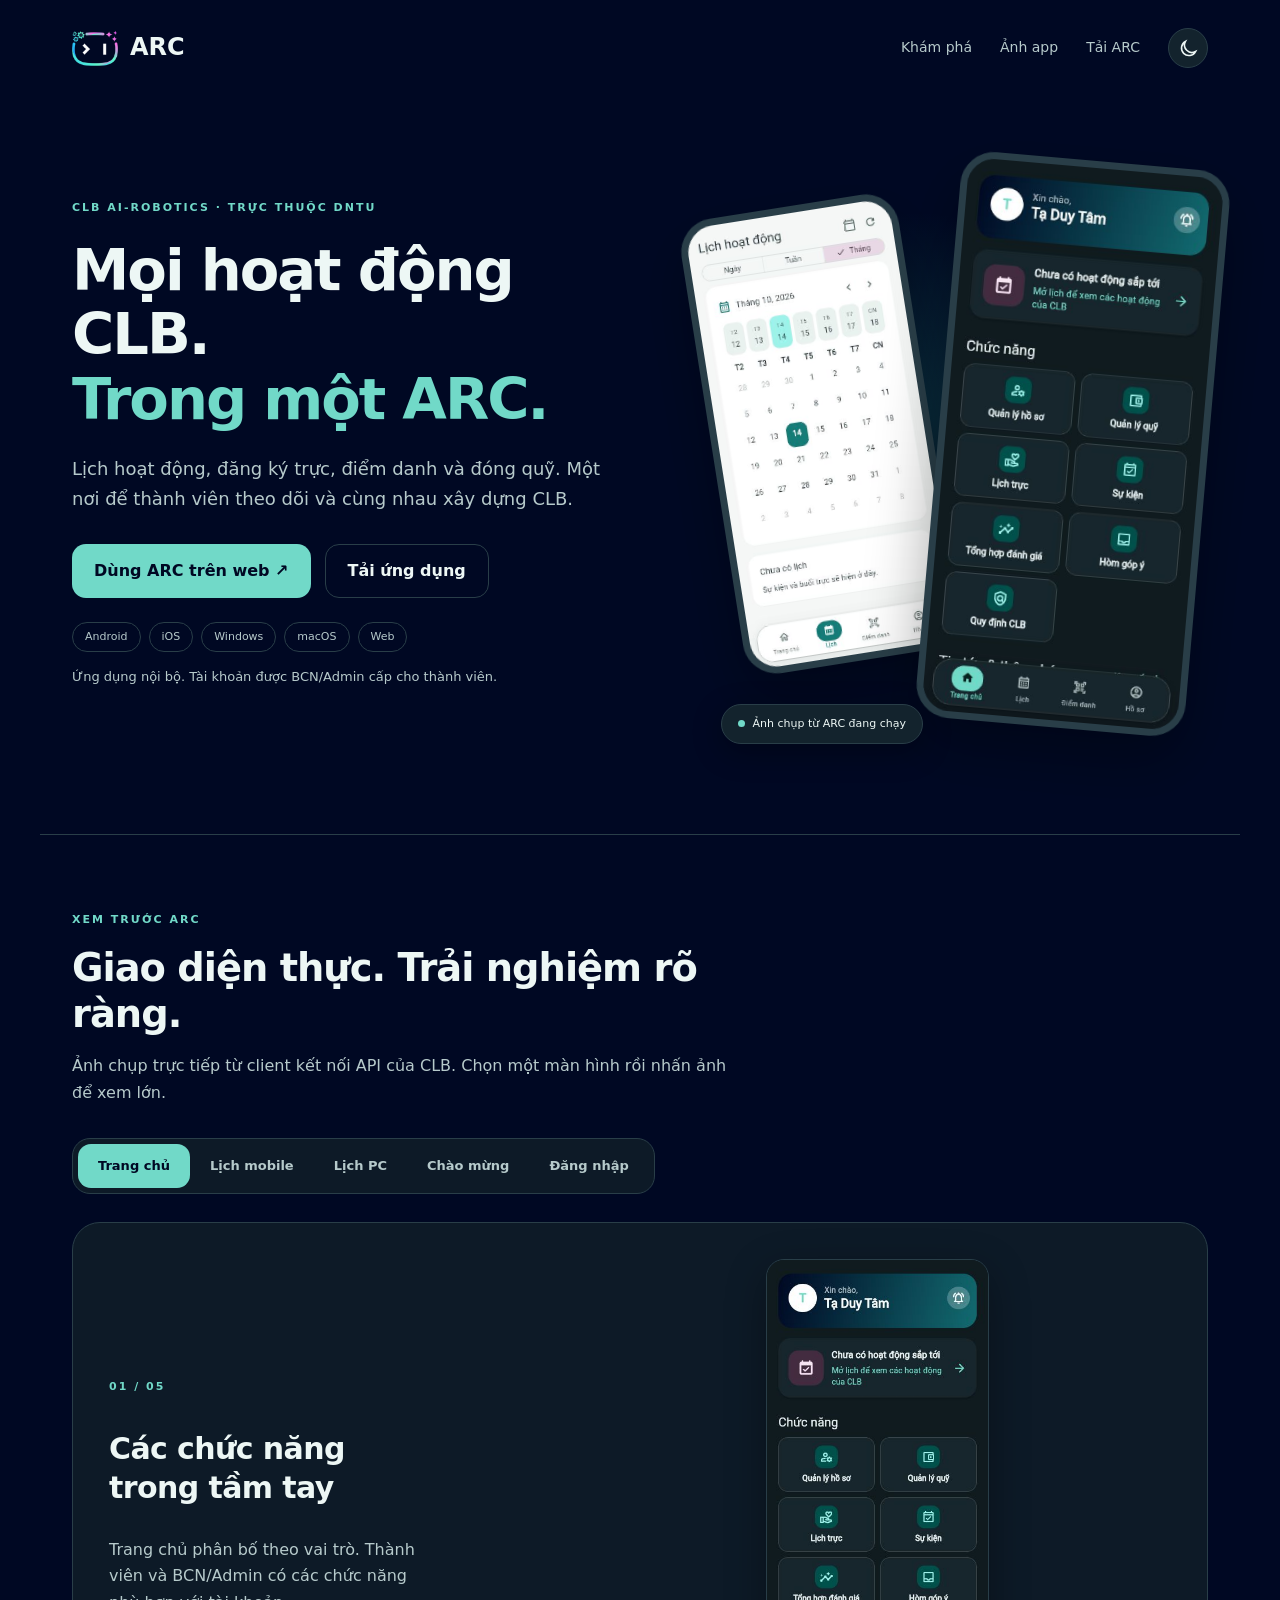
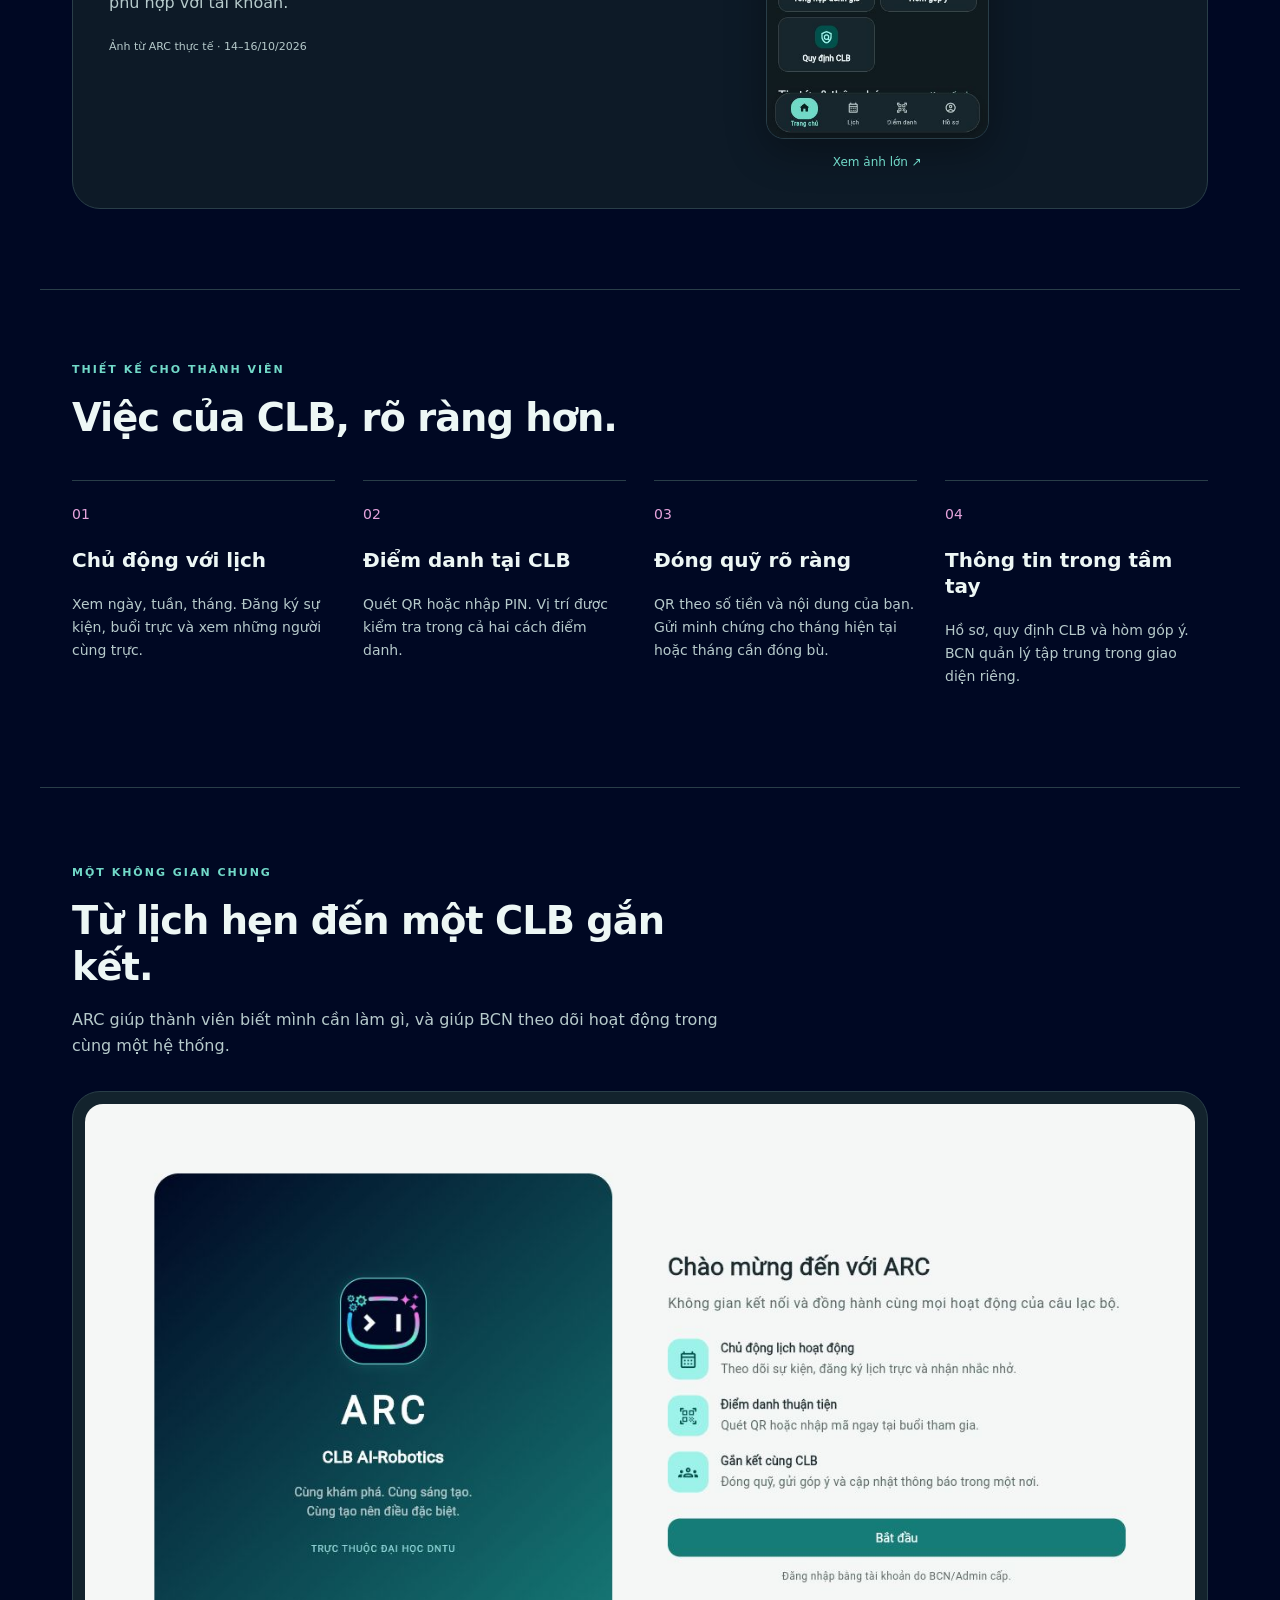
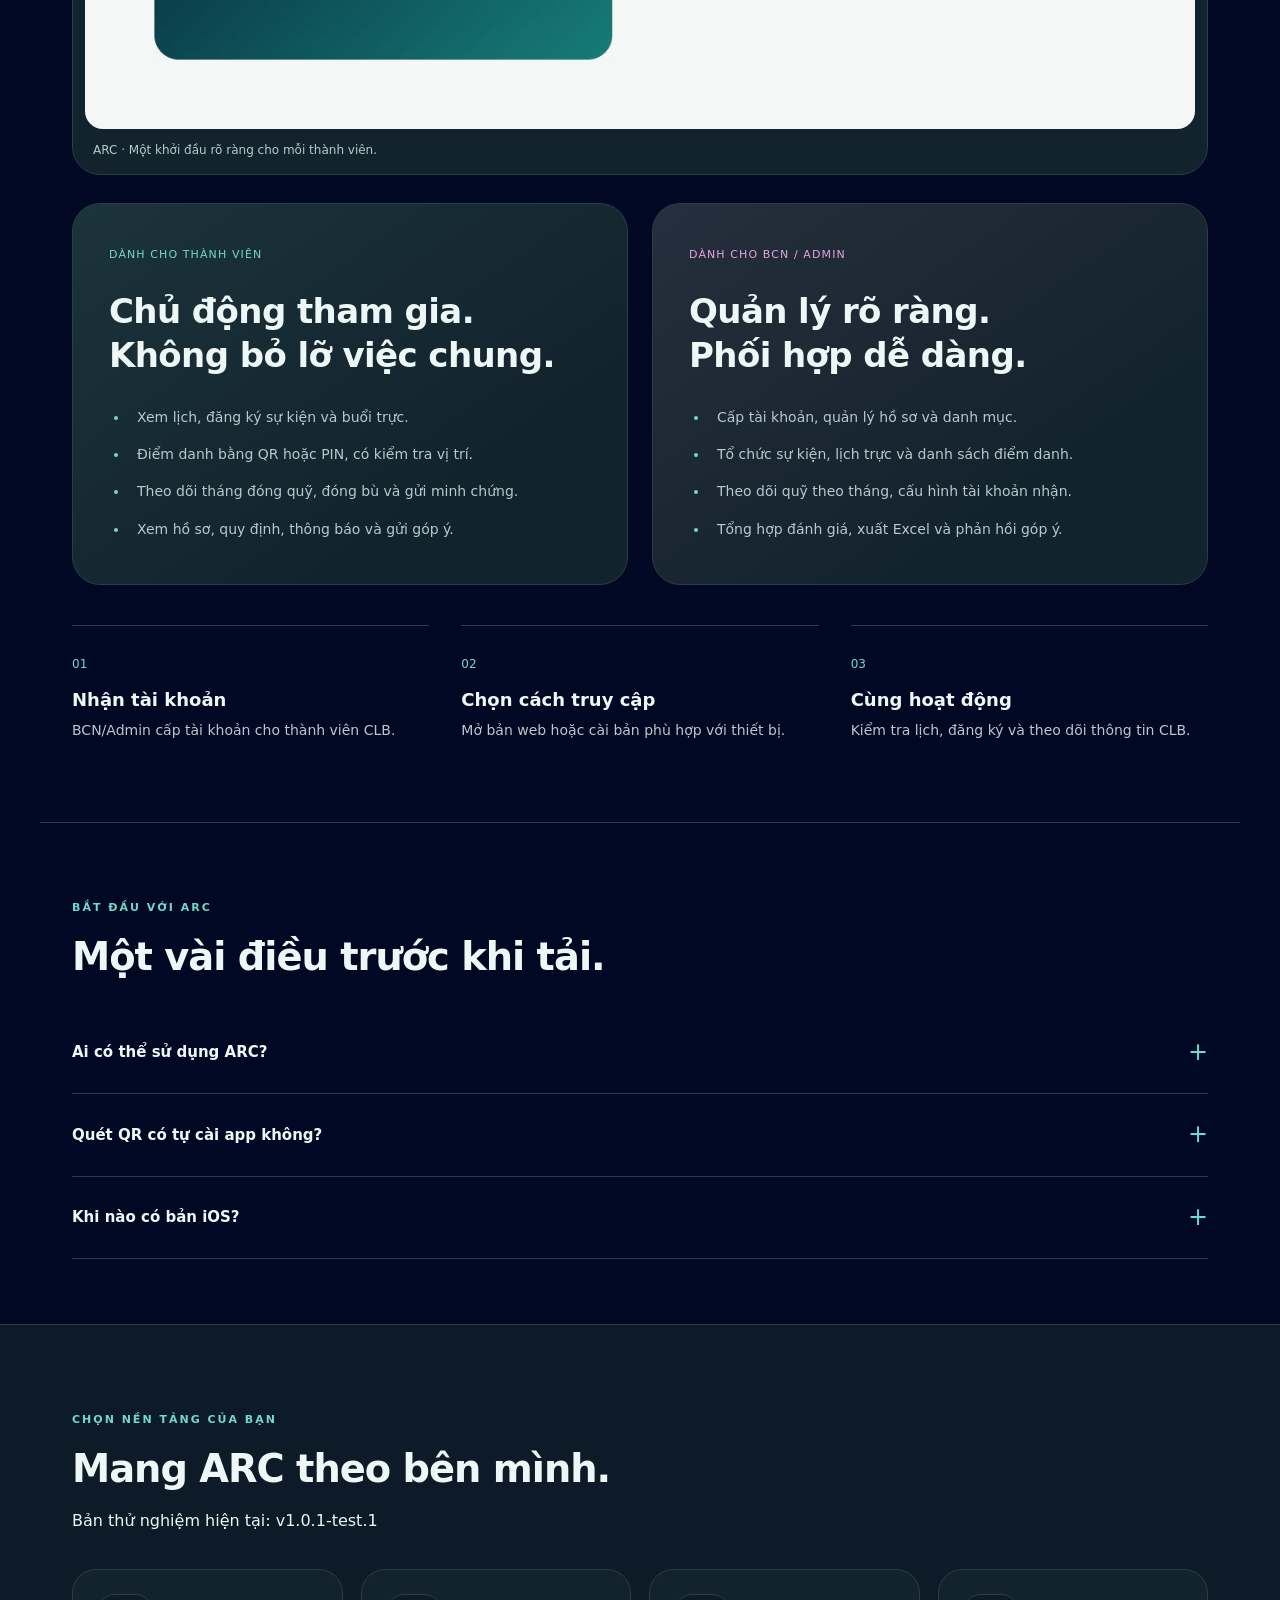
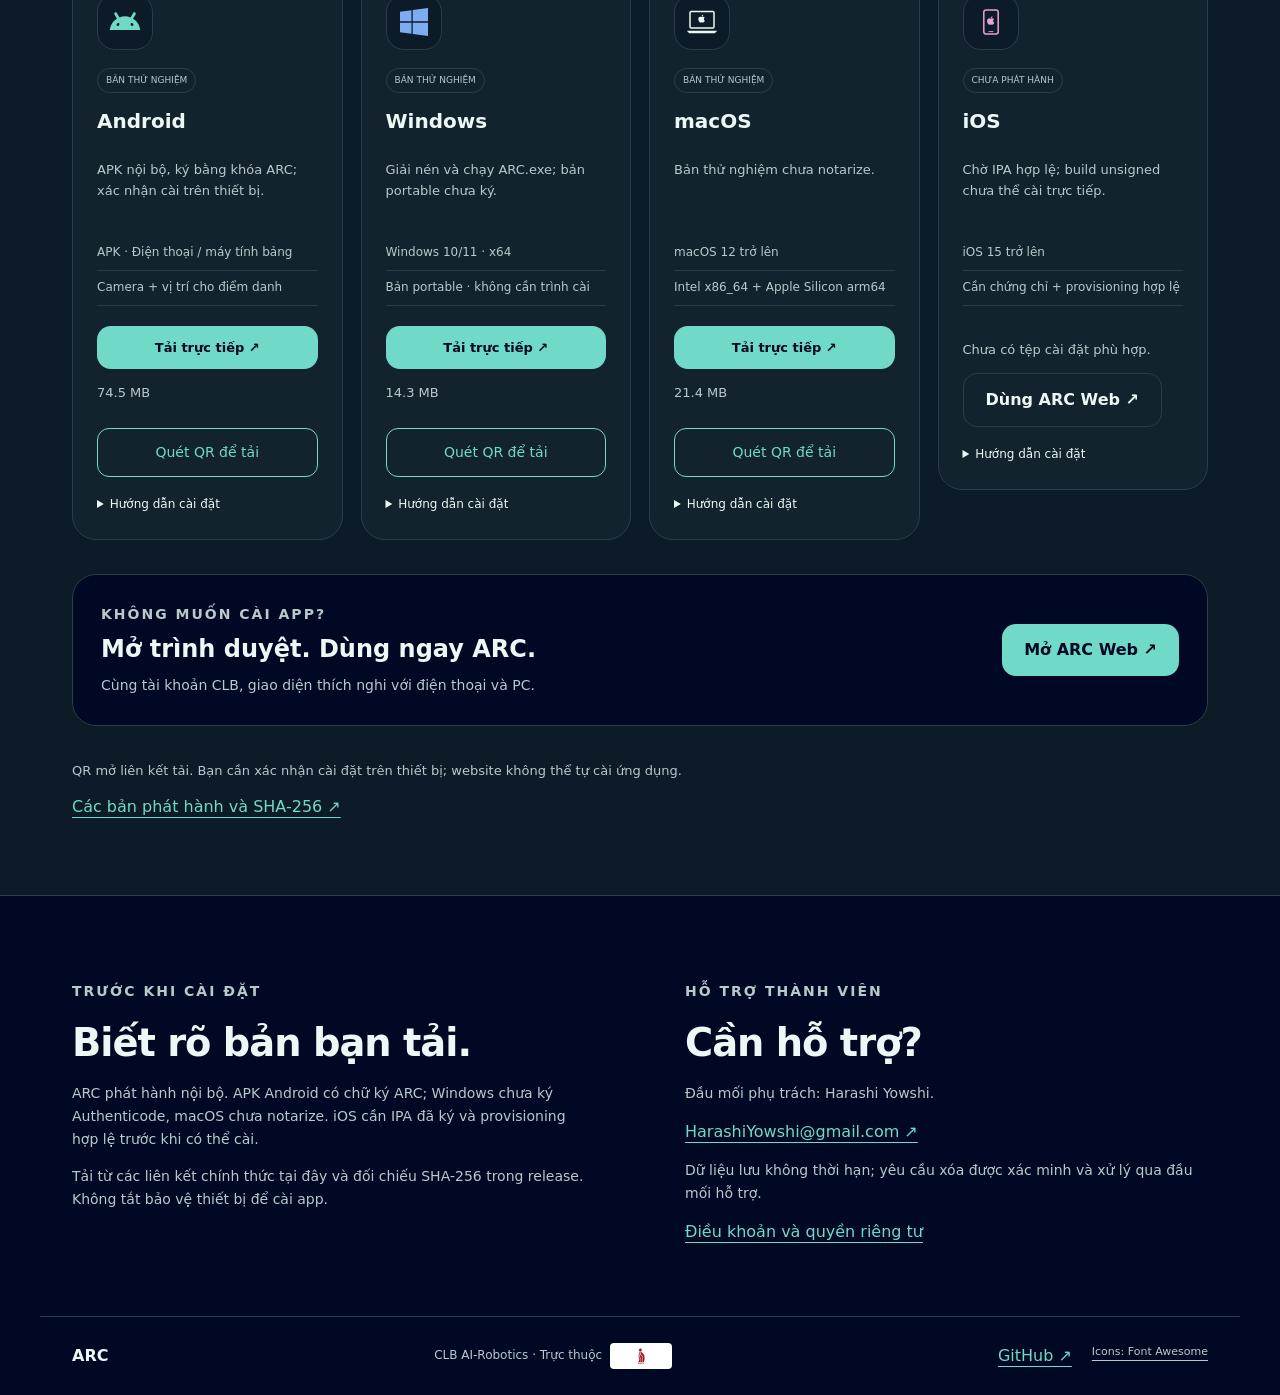
==== commit 47aec827: "Refresh stylesheet cache for compact platform cards" ====
--- a/index.html
+++ b/index.html
@@ -25,7 +25,7 @@
     <meta name="twitter:image" content="https://hyowshi.github.io/ARC-Downloads/assets/screenshots/welcome-desktop.png" />
     <script type="application/ld+json">{"@context":"https://schema.org","@type":"SoftwareApplication","name":"ARC","applicationCategory":"EducationalApplication","operatingSystem":"Web, Android, iOS, Windows, macOS","url":"https://hyowshi.github.io/ARC-Downloads/","description":"Ứng dụng nội bộ CLB AI-Robotics. Tài khoản do BCN/Admin cấp. Bản iOS cài đặt đang chờ chữ ký hợp lệ.","author":{"@type":"Person","name":"Harashi Yowshi"}}</script>
     <link rel="icon" href="assets/arc.png" />
-    <link rel="stylesheet" href="styles.css?v=20261016-release" />
+    <link rel="stylesheet" href="styles.css?v=20261016-cards" />
     <script>
       try {
         document.documentElement.dataset.theme =
--- a/styles.css
+++ b/styles.css
@@ -854,3 +854,5 @@
 .product-capture figcaption { color: var(--muted); font-size: 12px; padding: 12px 8px 2px; }
 .affiliation { display: inline-flex; align-items: center; gap: 8px; flex-wrap: wrap; }
 .affiliation img { object-fit: contain; padding: 3px; background: #fff; border-radius: 4px; }
+.grid { align-items: start; }
+.card .note { flex: initial; min-height: 64px; }
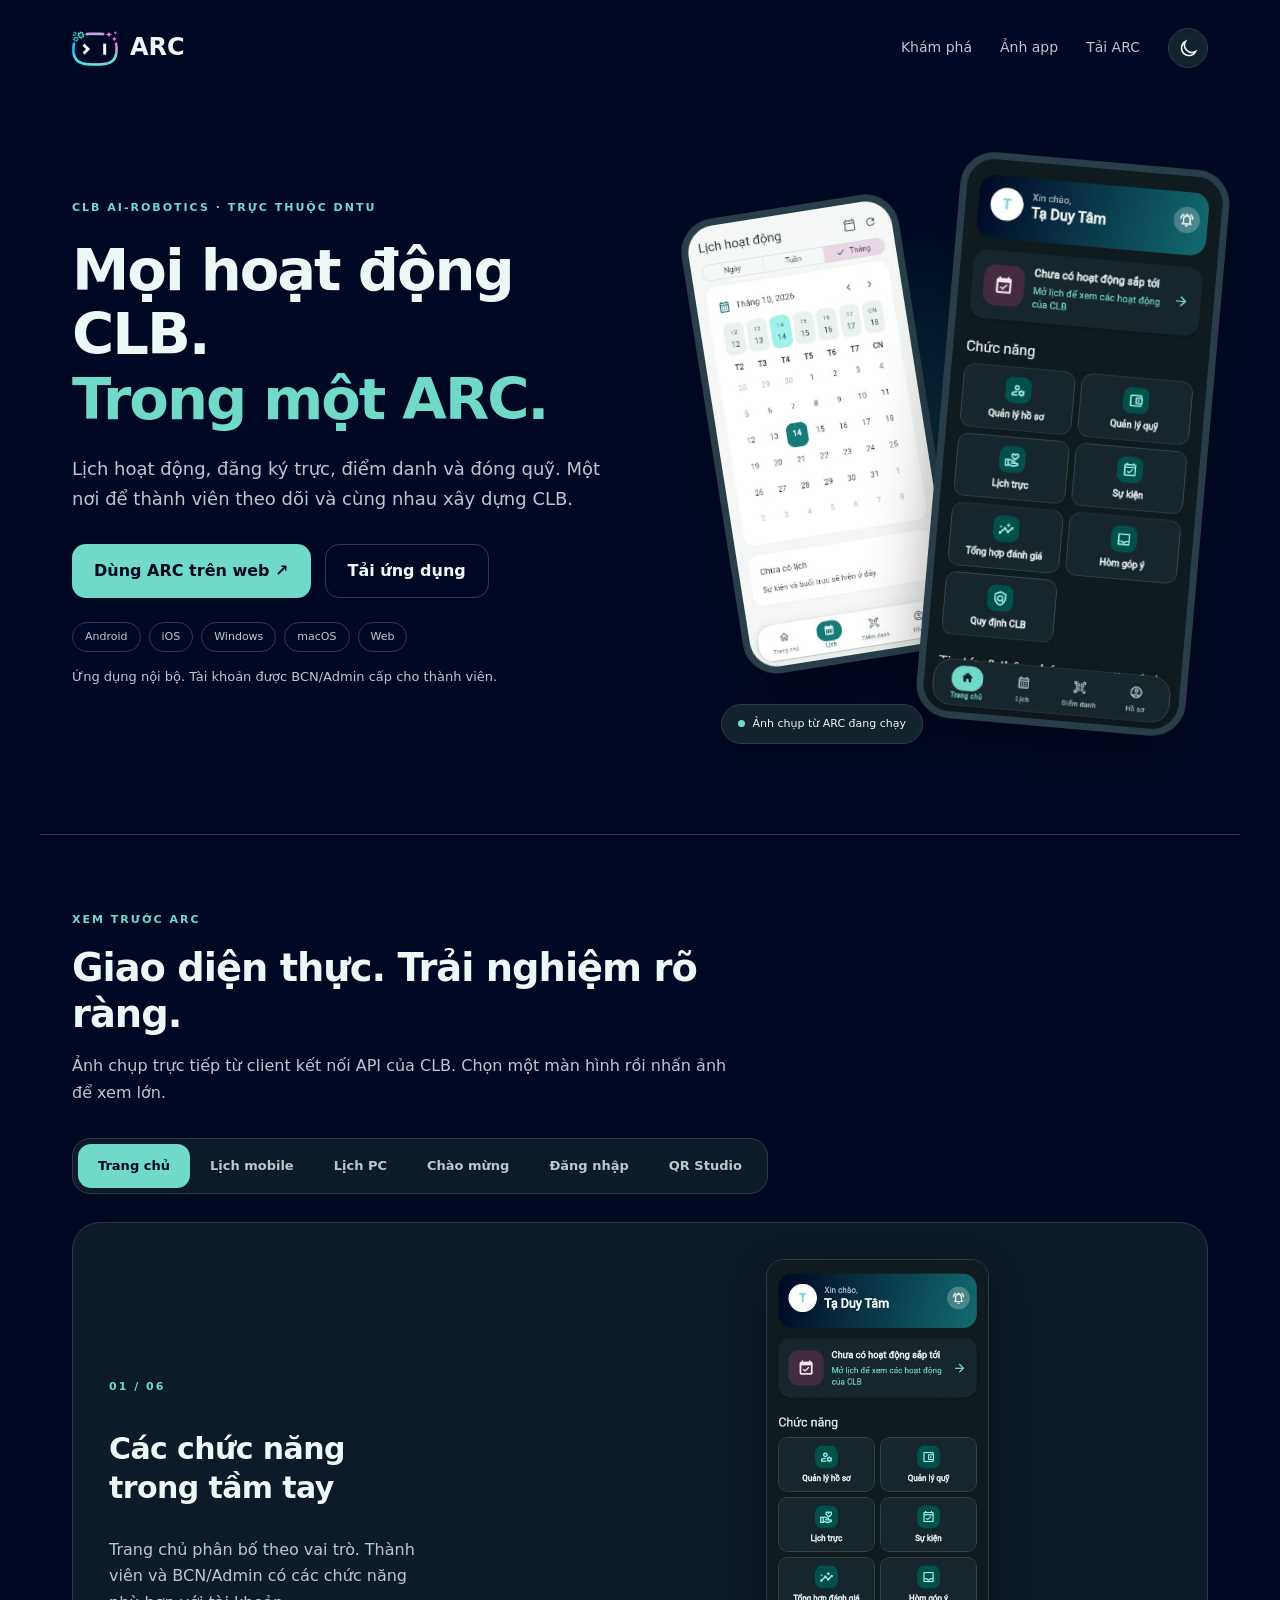
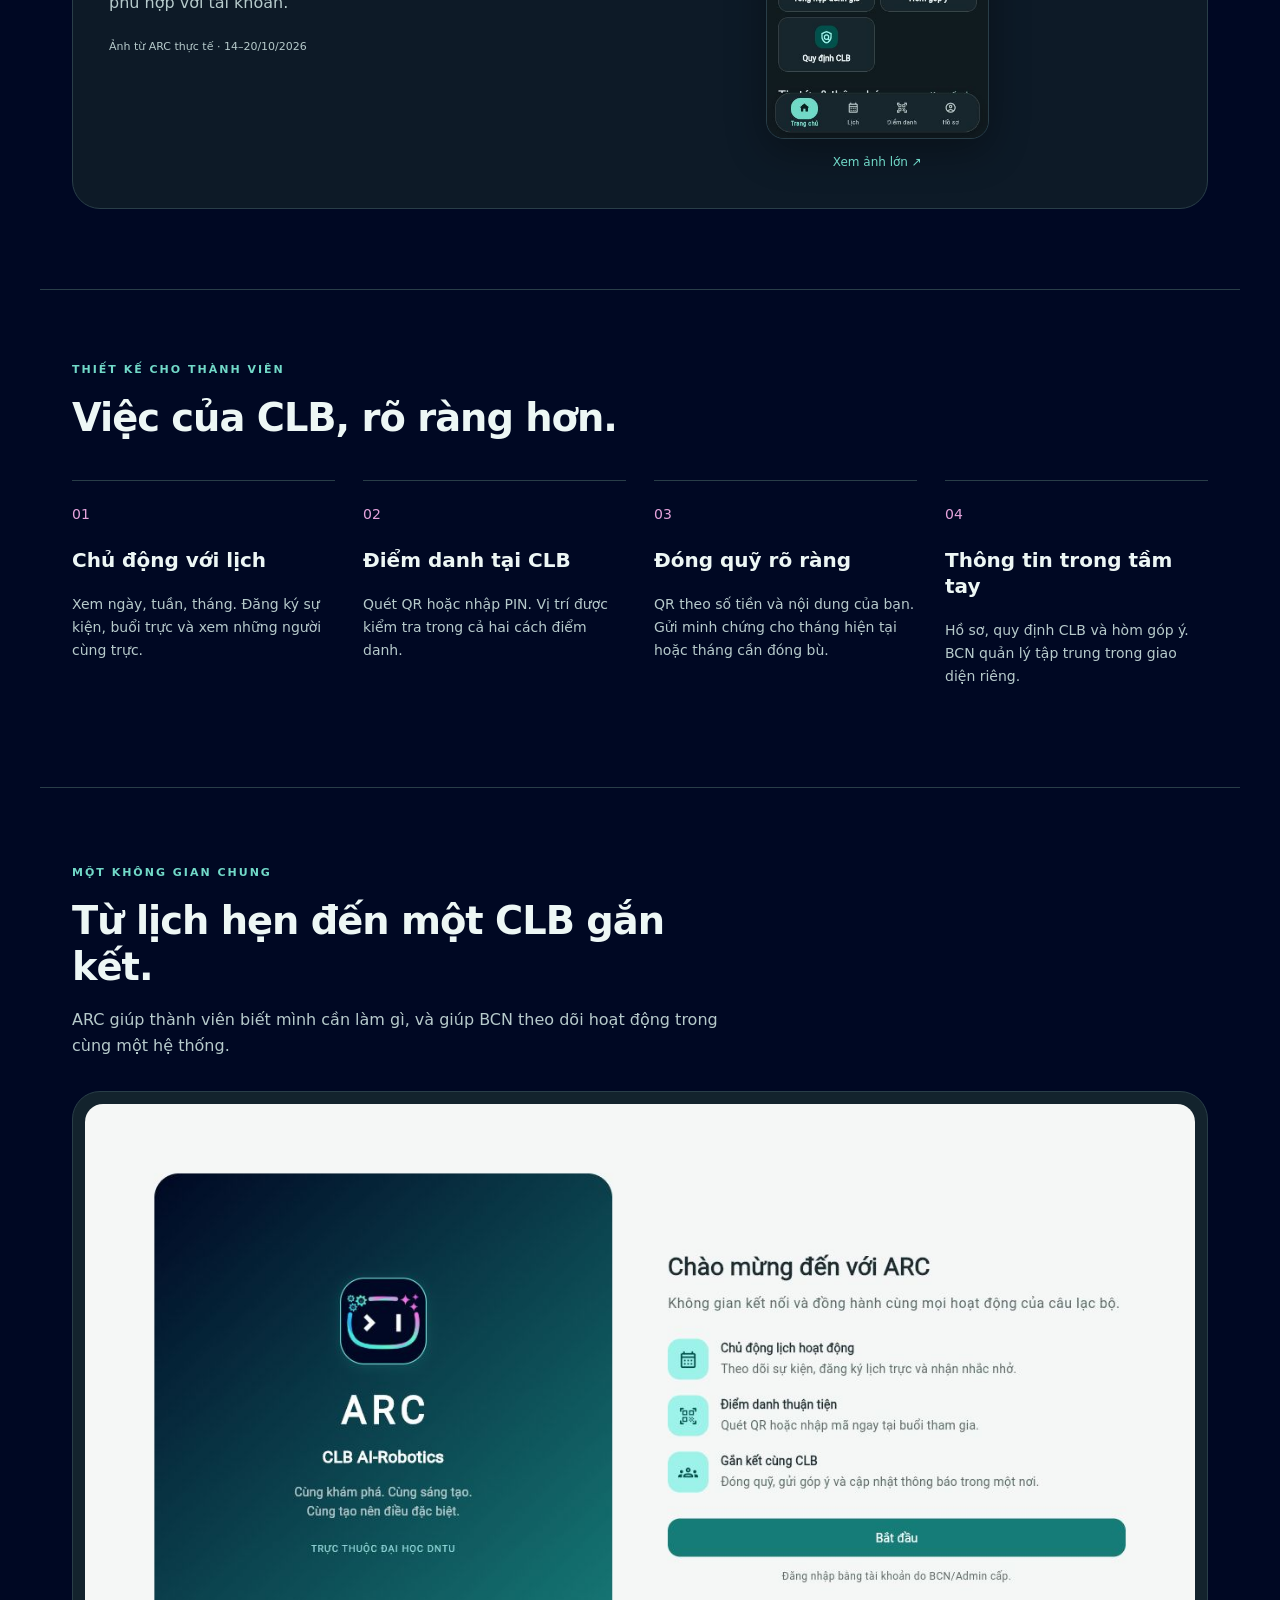
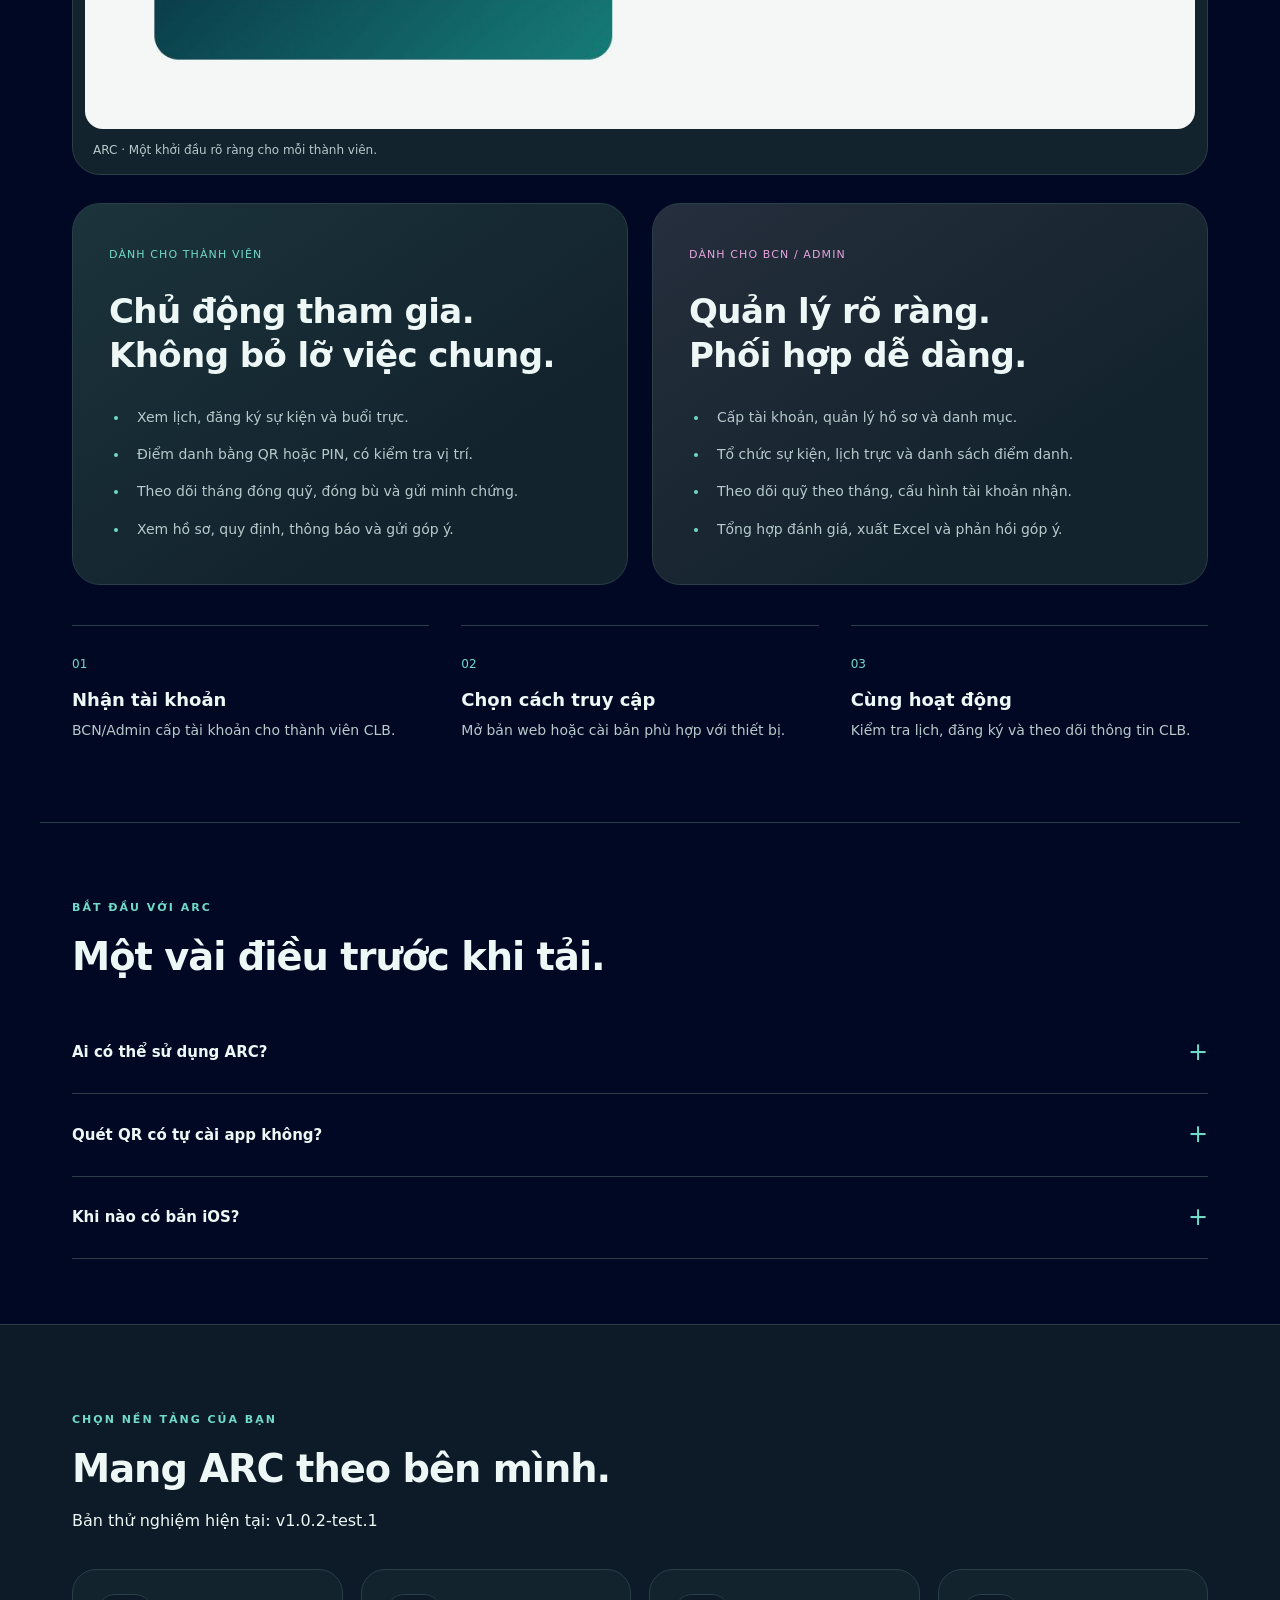
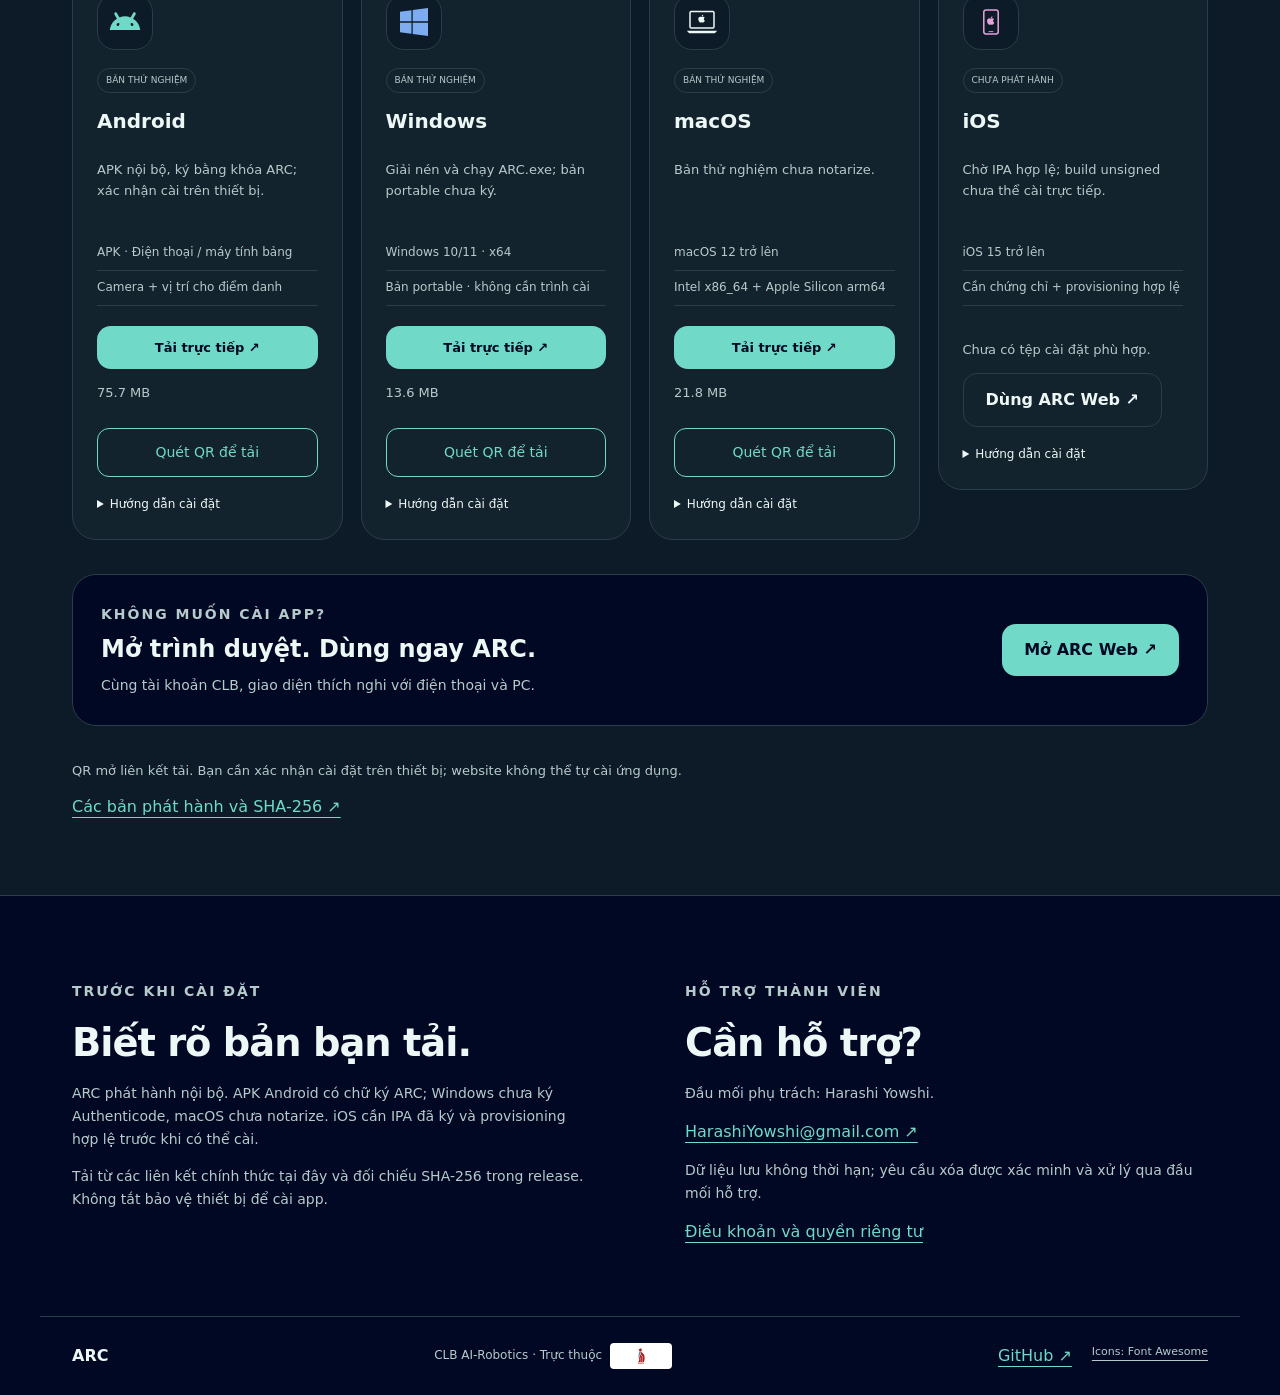
==== commit c381cb60: "Publish ARC 1.0.2 downloads and showcase the verified QR studio" ====
--- a/index.html
+++ b/index.html
@@ -150,6 +150,7 @@
           </button>
           <button role="tab" id="shot-welcome" aria-selected="false" aria-controls="shot-panel" data-shot="welcome" tabindex="-1" type="button">Chào mừng</button>
           <button role="tab" id="shot-login" aria-selected="false" aria-controls="shot-panel" data-shot="login" tabindex="-1" type="button">Đăng nhập</button>
+          <button role="tab" id="shot-qr" aria-selected="false" aria-controls="shot-panel" data-shot="qr" tabindex="-1" type="button">QR Studio</button>
         </div>
         <div
           id="shot-panel"
@@ -158,13 +159,13 @@
           class="shot-panel"
         >
           <div class="shot-description">
-            <span id="shot-number" class="eyebrow">01 / 05</span>
+            <span id="shot-number" class="eyebrow">01 / 06</span>
             <h3 id="shot-title">Các chức năng trong tầm tay</h3>
             <p id="shot-description">
               Trang chủ phân bố theo vai trò. Thành viên và BCN/Admin có các
               chức năng phù hợp với tài khoản.
             </p>
-            <span class="capture-note">Ảnh từ ARC thực tế · 14–16/10/2026</span>
+            <span class="capture-note">Ảnh từ ARC thực tế · 14–20/10/2026</span>
           </div>
           <button
             id="open-screenshot"
@@ -343,8 +344,8 @@
         >
       </div>
     </footer>
-    <script src="app.js?v=20261016-release" defer></script>
-    <script src="experience.js?v=20261016-release" defer></script>
+    <script src="app.js?v=20261020-qr" defer></script>
+    <script src="experience.js?v=20261020-qr" defer></script>
     <dialog id="screenshot-dialog" aria-label="Ảnh giao diện ARC">
       <div class="viewer">
         <button
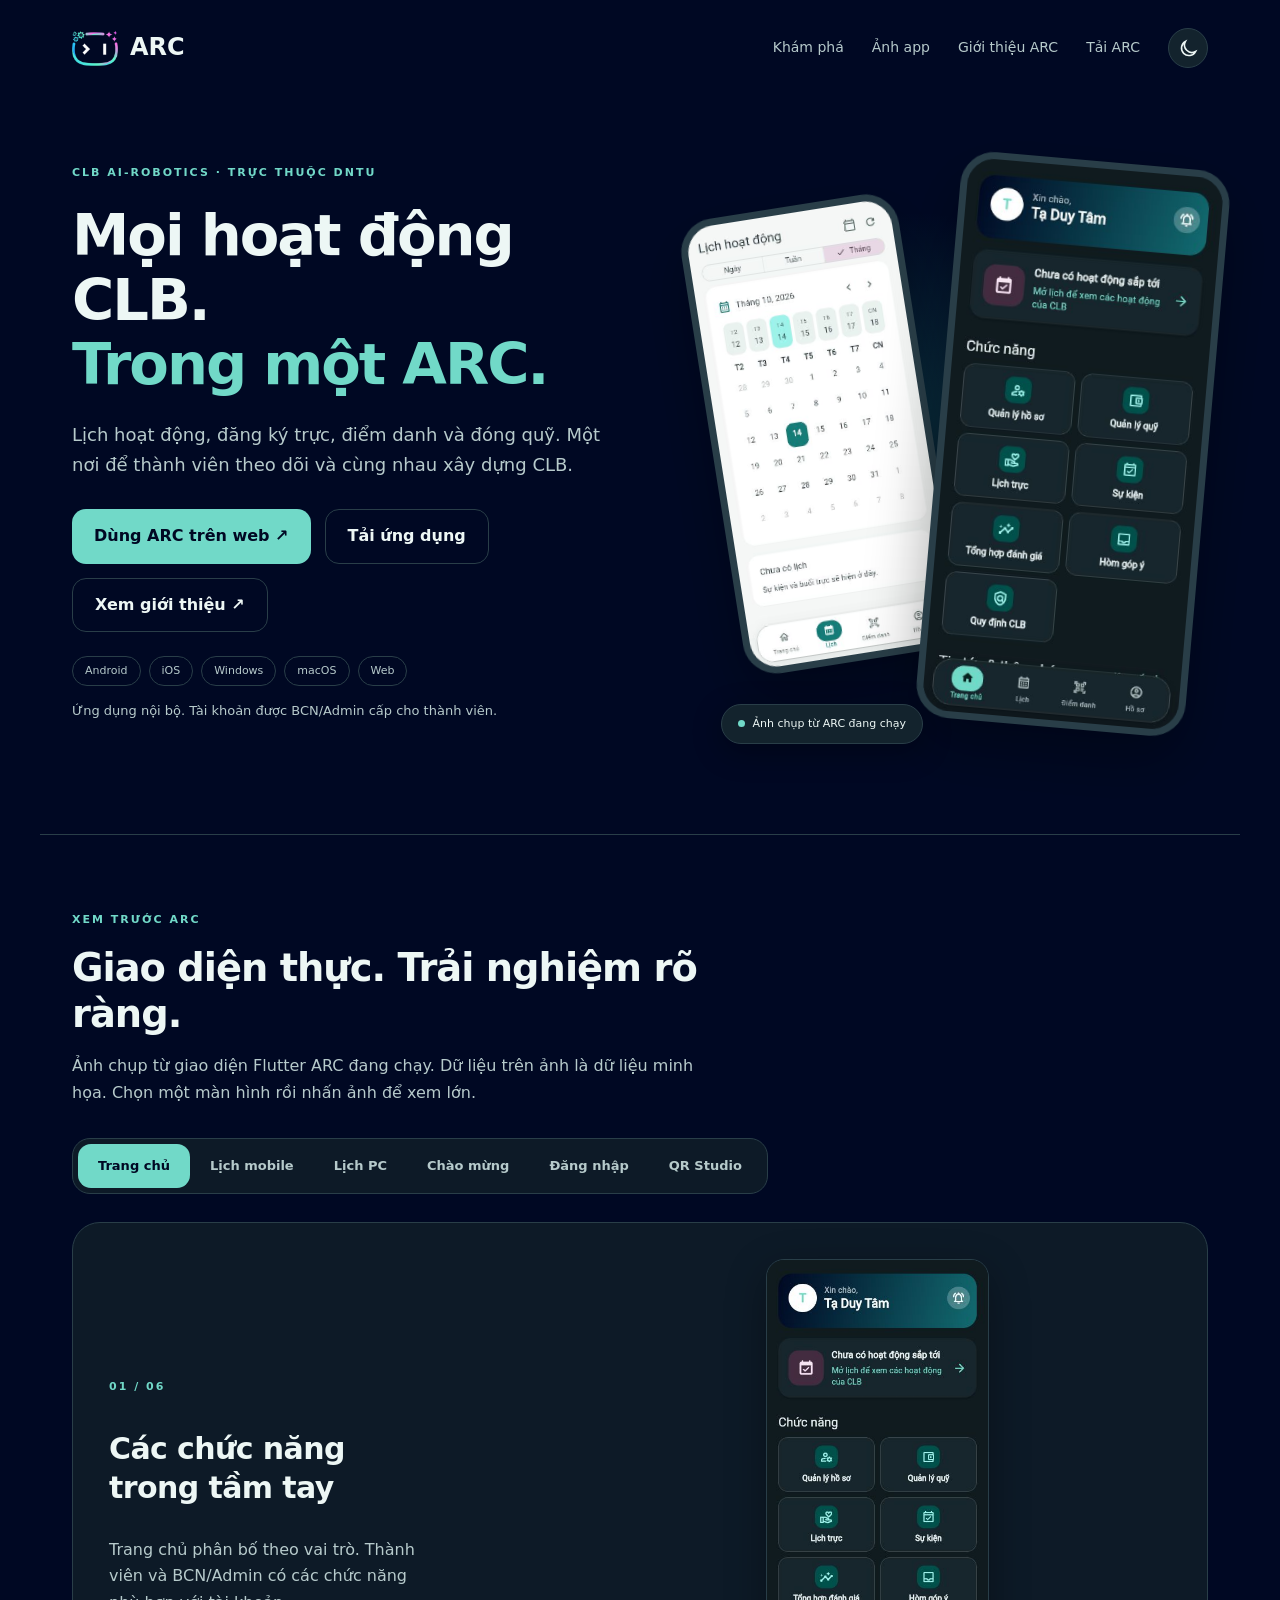
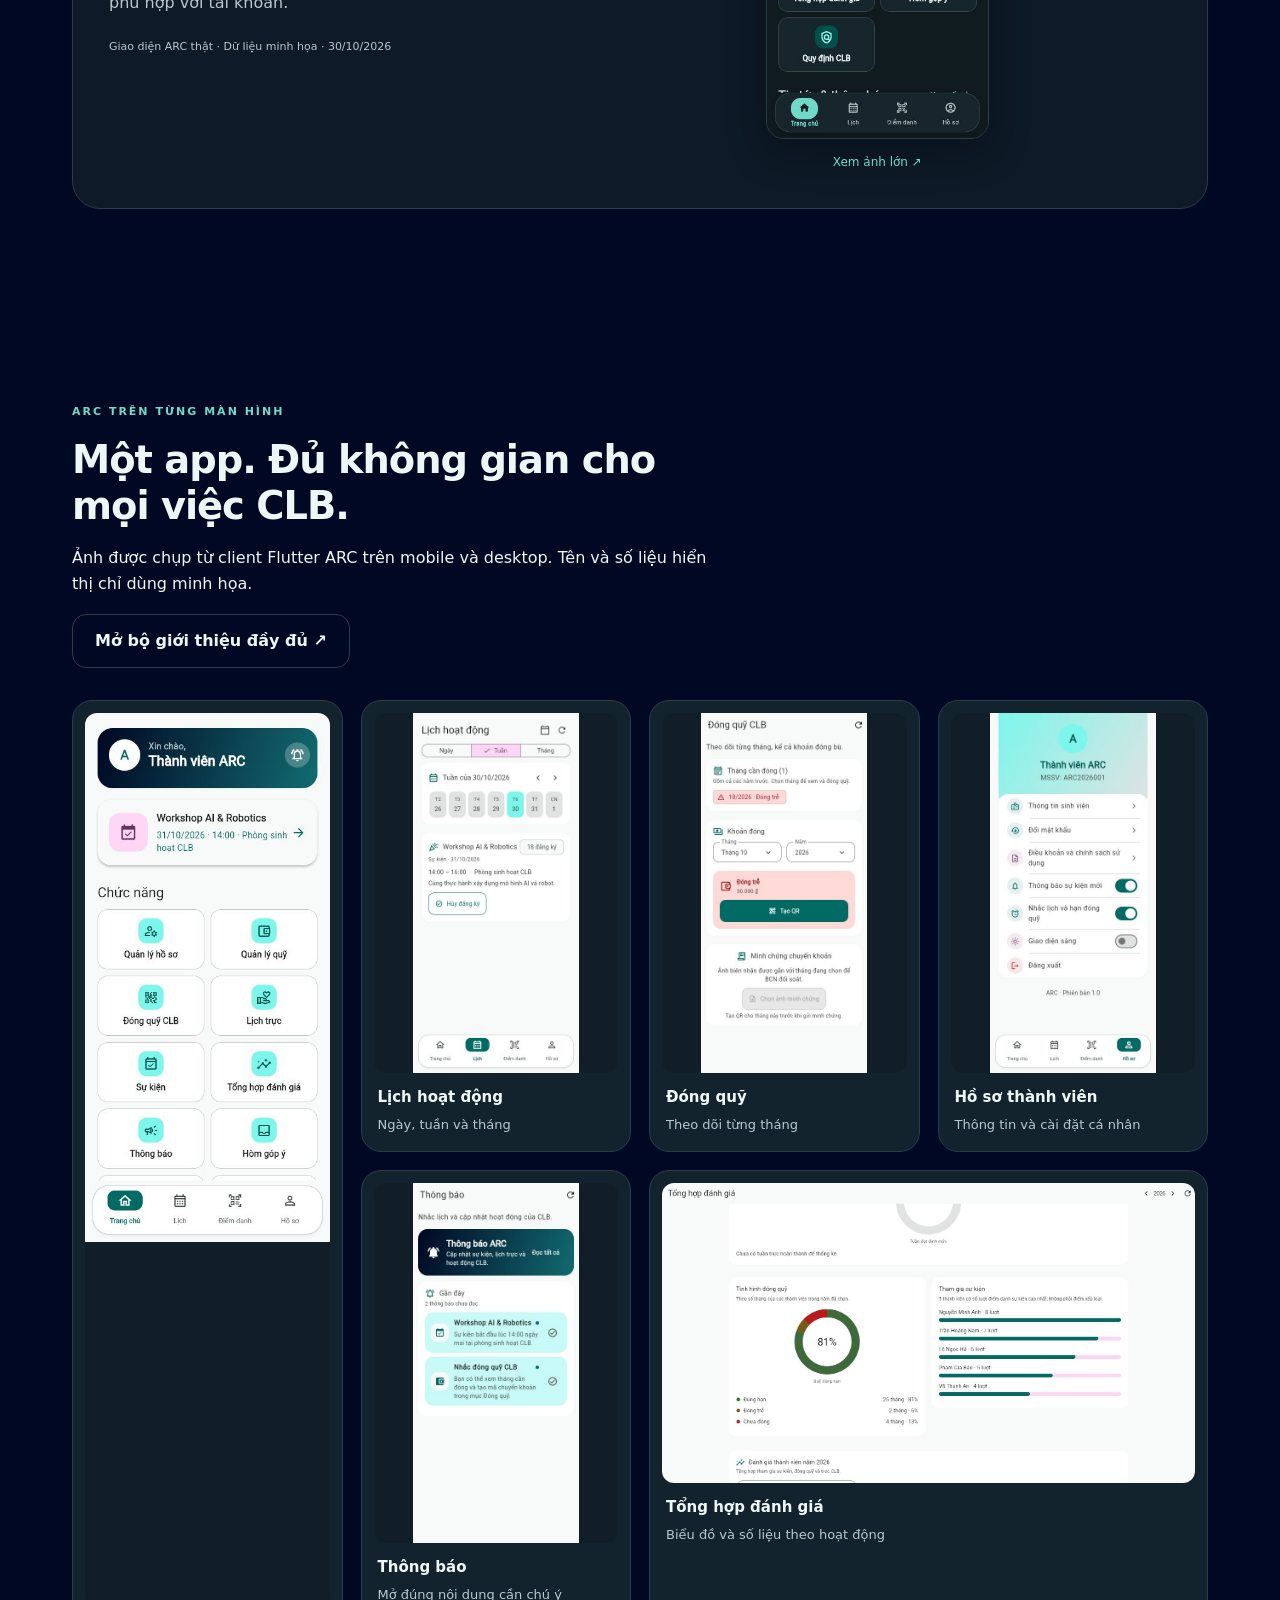
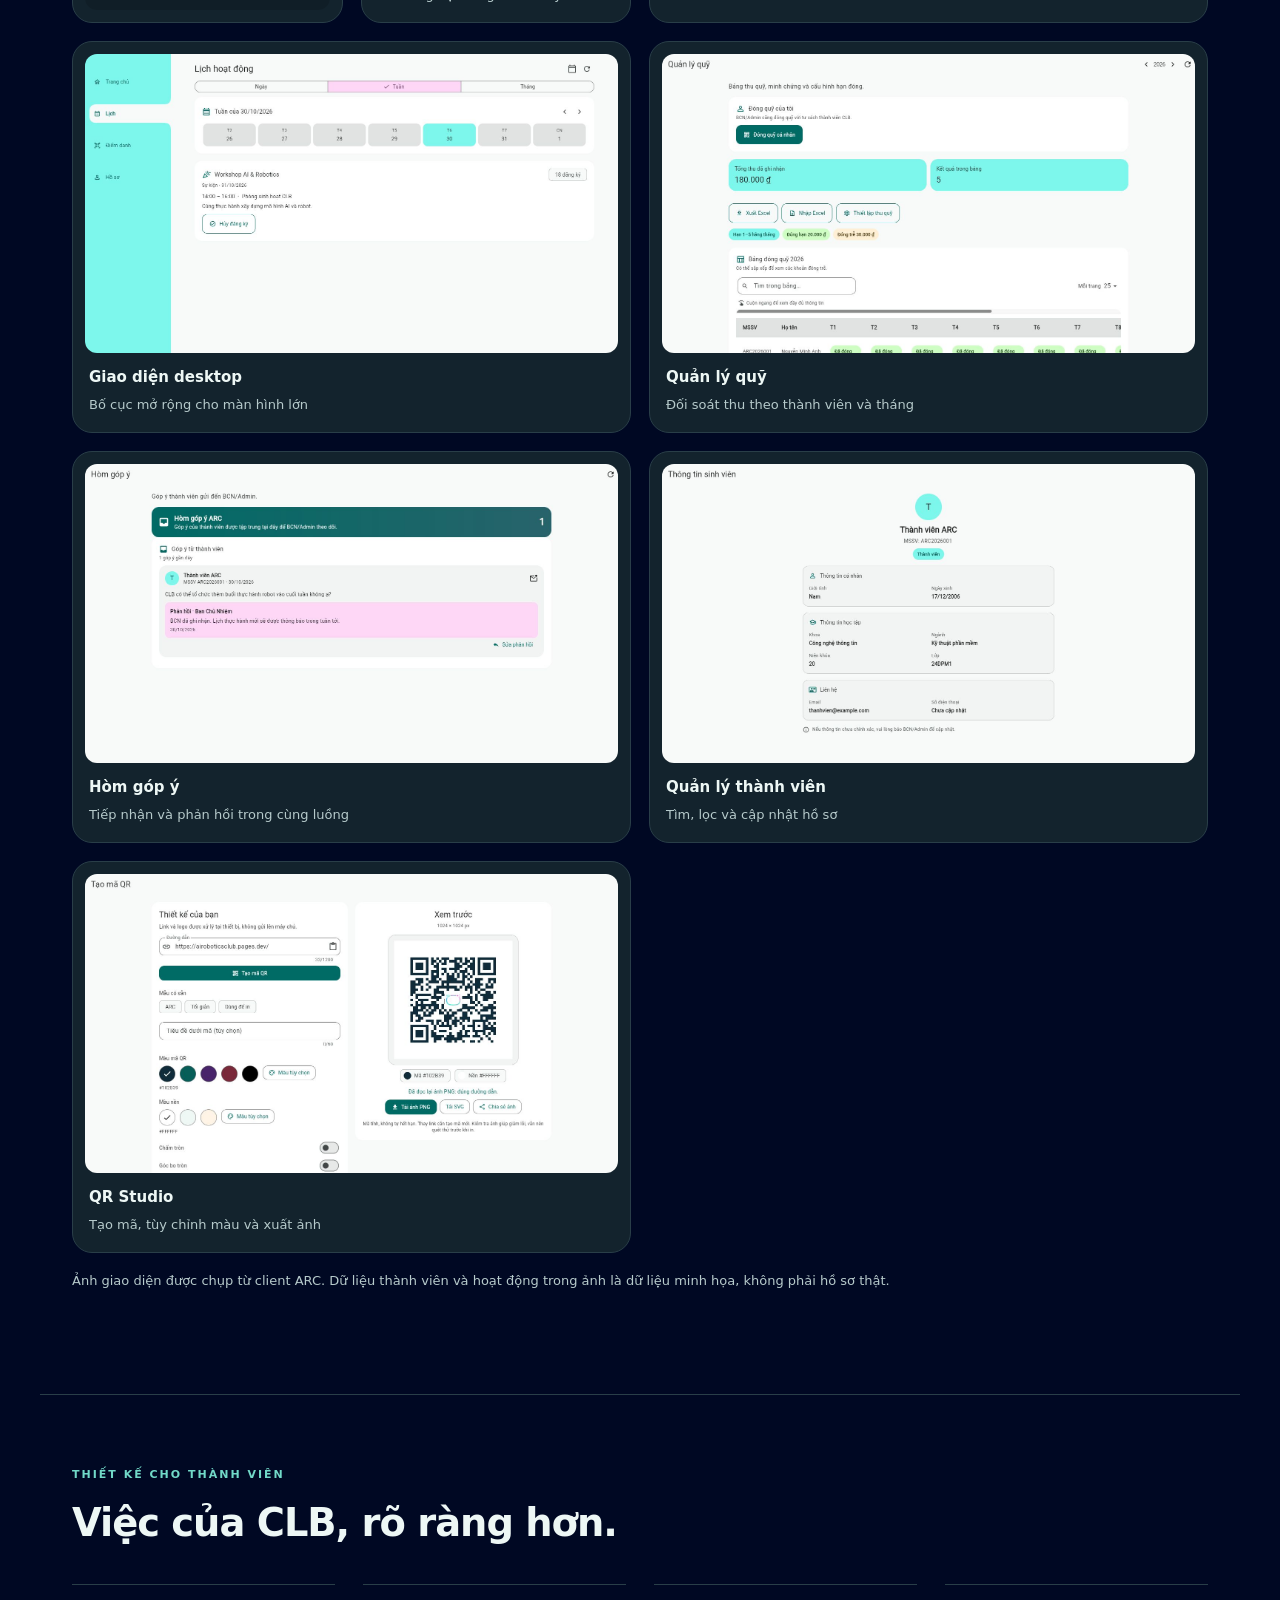
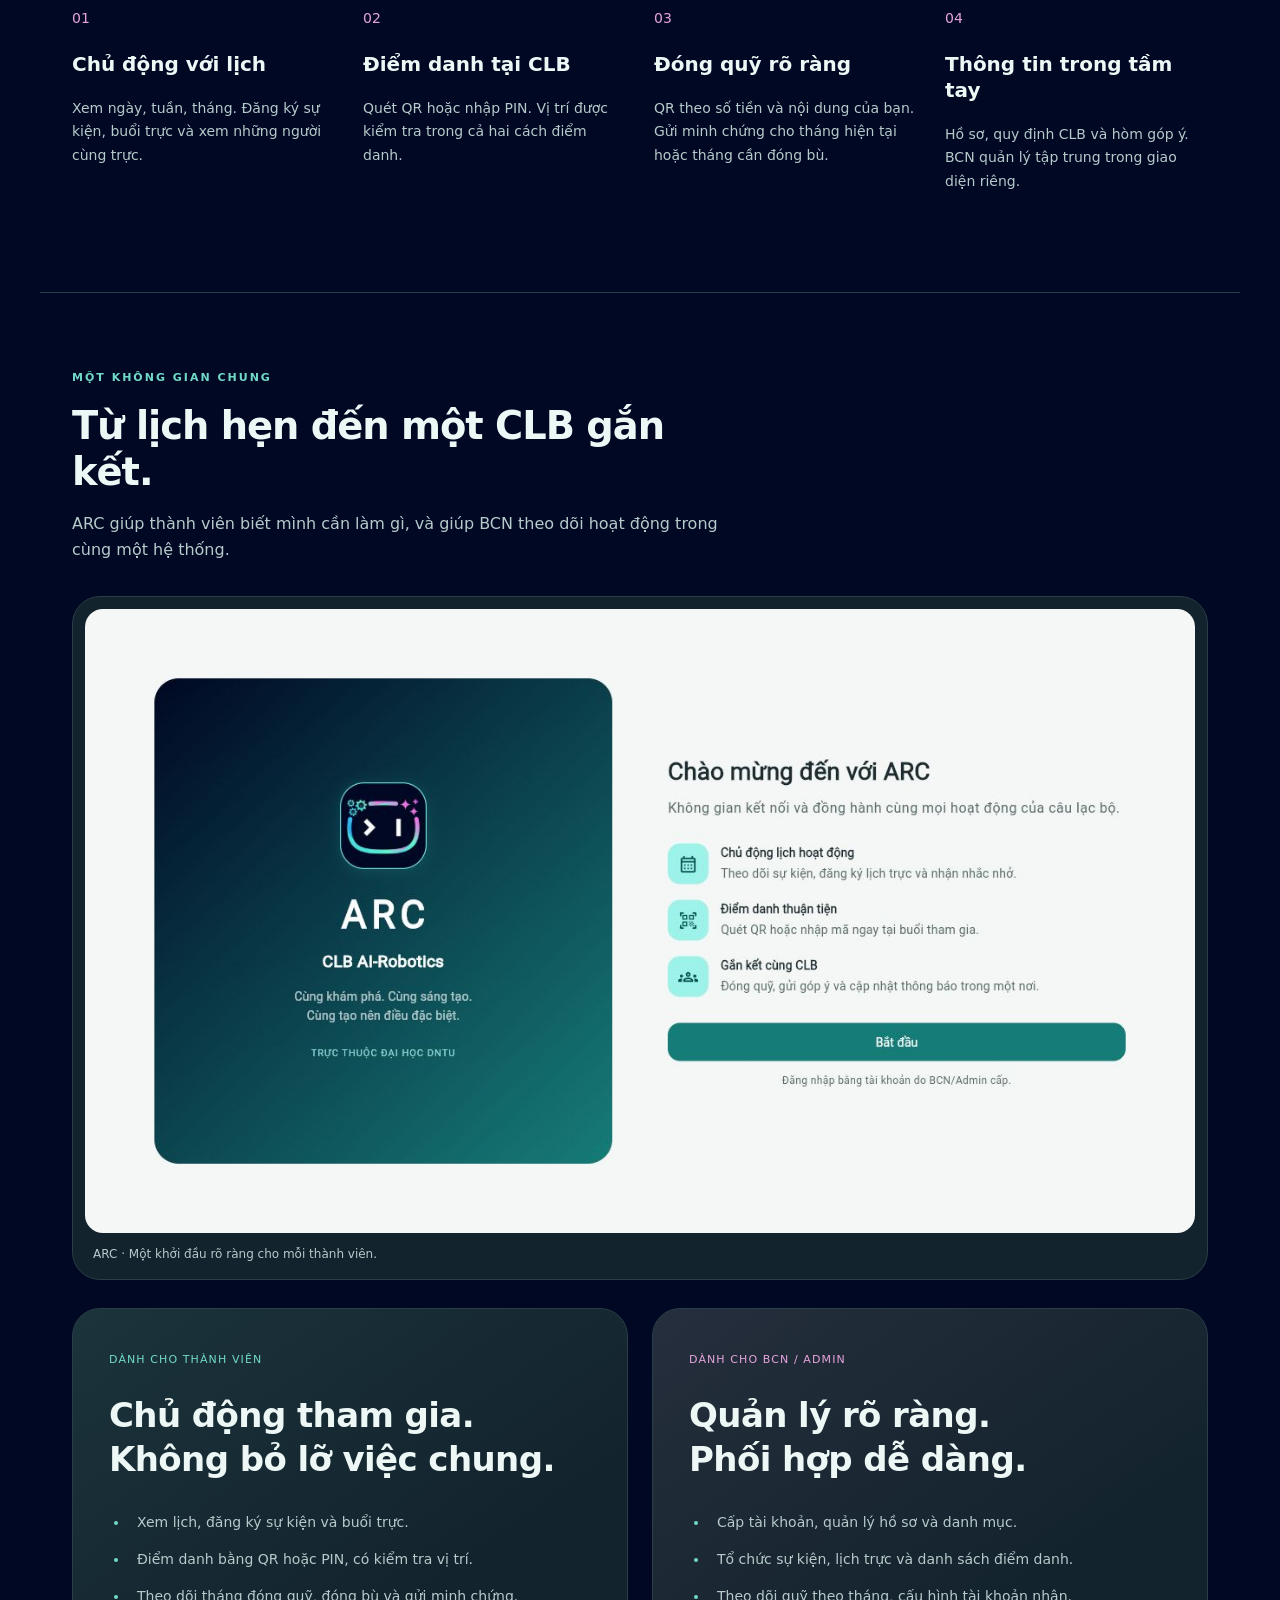
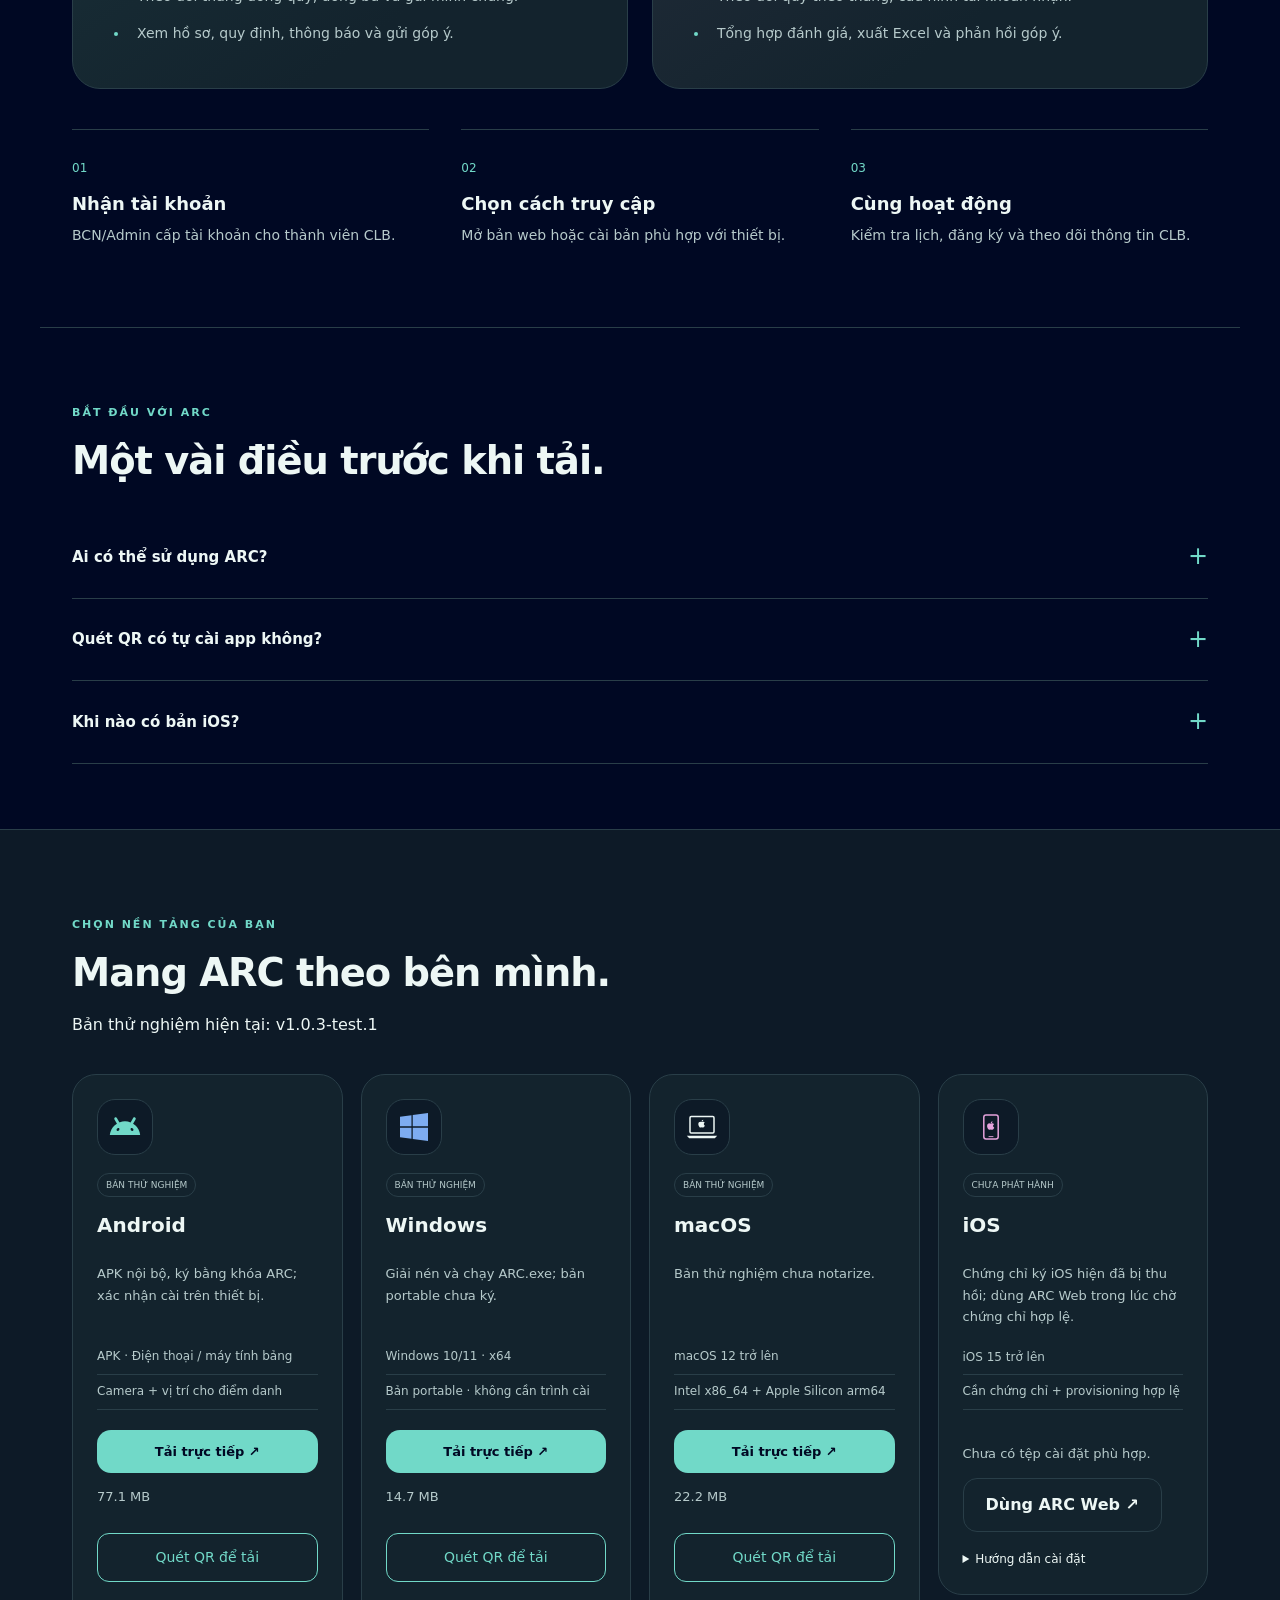
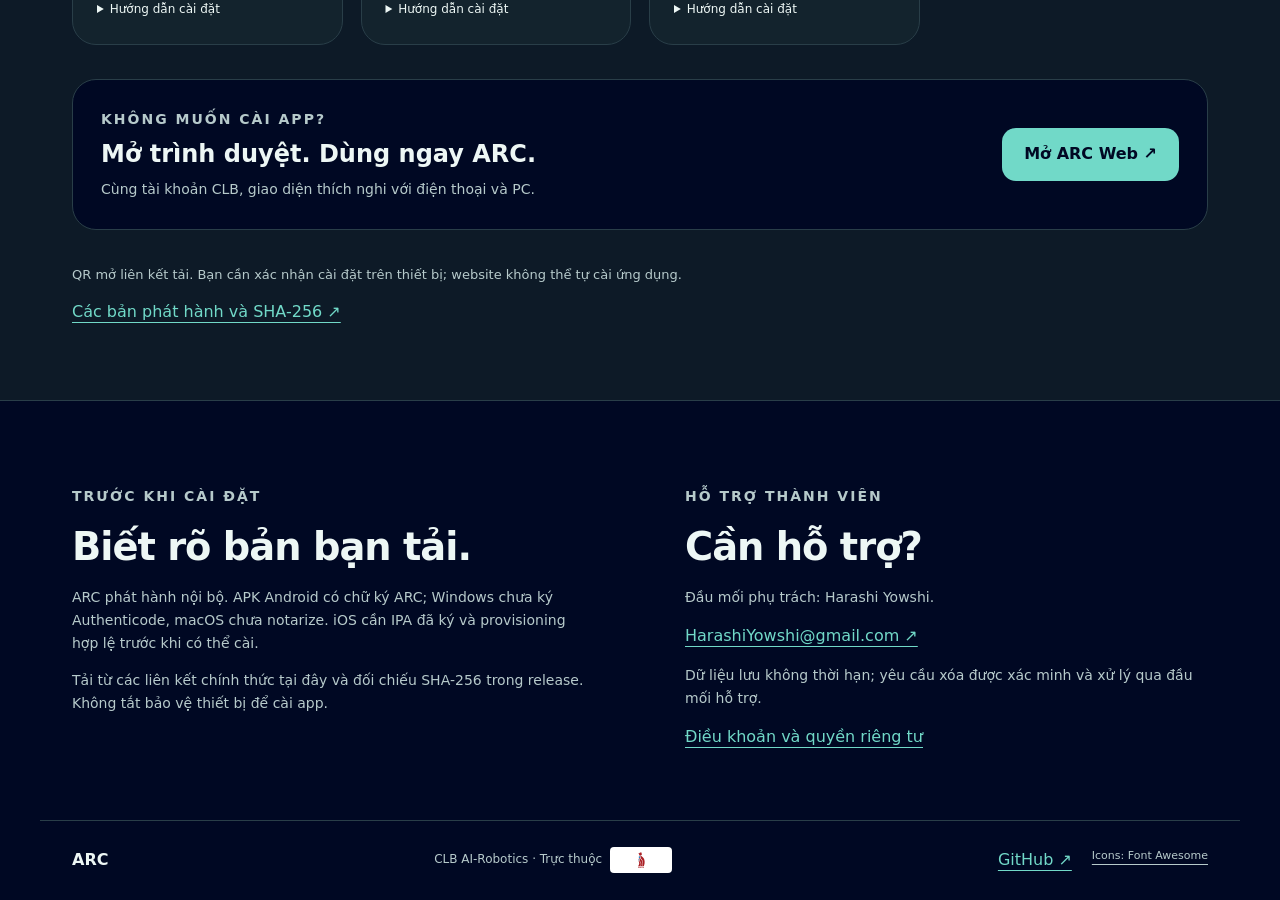
==== commit 900b7e69: "Publish ARC 1.0.3 showcase and interactive product deck" ====
--- a/index.html
+++ b/index.html
@@ -23,9 +23,9 @@
     <meta name="twitter:title" content="ARC · CLB AI-Robotics" />
     <meta name="twitter:description" content="Lịch, điểm danh, quỹ và kết nối CLB trong một ứng dụng." />
     <meta name="twitter:image" content="https://hyowshi.github.io/ARC-Downloads/assets/screenshots/welcome-desktop.png" />
-    <script type="application/ld+json">{"@context":"https://schema.org","@type":"SoftwareApplication","name":"ARC","applicationCategory":"EducationalApplication","operatingSystem":"Web, Android, iOS, Windows, macOS","url":"https://hyowshi.github.io/ARC-Downloads/","description":"Ứng dụng nội bộ CLB AI-Robotics. Tài khoản do BCN/Admin cấp. Bản iOS cài đặt đang chờ chữ ký hợp lệ.","author":{"@type":"Person","name":"Harashi Yowshi"}}</script>
+    <script type="application/ld+json">{"@context":"https://schema.org","@type":"SoftwareApplication","name":"ARC","applicationCategory":"EducationalApplication","operatingSystem":"Web, Android, iOS, Windows, macOS","url":"https://hyowshi.github.io/ARC-Downloads/","description":"Ứng dụng nội bộ CLB AI-Robotics. Tài khoản do BCN/Admin cấp. Bản iOS native đang chờ chứng chỉ ký còn hiệu lực.","author":{"@type":"Person","name":"Harashi Yowshi"}}</script>
     <link rel="icon" href="assets/arc.png" />
-    <link rel="stylesheet" href="styles.css?v=20261016-cards" />
+    <link rel="stylesheet" href="styles.css?v=20261030-showcase" />
     <script>
       try {
         document.documentElement.dataset.theme =
@@ -42,7 +42,7 @@
       >
       <div>
         <a href="#features" class="nav-explore">Khám phá</a
-        ><a href="#showcase">Ảnh app</a><a href="#downloads">Tải ARC</a>
+        ><a href="#showcase">Ảnh app</a><a href="presentation/">Giới thiệu ARC</a><a href="#downloads">Tải ARC</a>
         <button
           id="theme-toggle"
           class="icon-button"
@@ -71,7 +71,7 @@
           </p>
           <div class="actions">
             <a class="primary" href="https://airoboticsclub.pages.dev/" target="_blank" rel="noopener">Dùng ARC trên web ↗</a
-            ><a class="secondary" href="#downloads">Tải ứng dụng</a>
+            ><a class="secondary" href="#downloads">Tải ứng dụng</a><a class="secondary" href="presentation/">Xem giới thiệu ↗</a>
           </div>
           <div class="hero-chips" aria-label="Nền tảng ARC"><span>Android</span><span>iOS</span><span>Windows</span><span>macOS</span><span>Web</span></div>
           <p class="small">
@@ -110,8 +110,8 @@
           <p class="eyebrow">XEM TRƯỚC ARC</p>
           <h2>Giao diện thực. Trải nghiệm rõ ràng.</h2>
           <p>
-            Ảnh chụp trực tiếp từ client kết nối API của CLB. Chọn một màn hình
-            rồi nhấn ảnh để xem lớn.
+            Ảnh chụp từ giao diện Flutter ARC đang chạy. Dữ liệu trên ảnh là dữ liệu
+            minh họa. Chọn một màn hình rồi nhấn ảnh để xem lớn.
           </p>
         </div>
         <div class="shot-tabs" role="tablist" aria-label="Màn hình ARC">
@@ -165,7 +165,7 @@
               Trang chủ phân bố theo vai trò. Thành viên và BCN/Admin có các
               chức năng phù hợp với tài khoản.
             </p>
-            <span class="capture-note">Ảnh từ ARC thực tế · 14–20/10/2026</span>
+            <span class="capture-note">Giao diện ARC thật · Dữ liệu minh họa · 30/10/2026</span>
           </div>
           <button
             id="open-screenshot"
@@ -184,6 +184,28 @@
             /><span>Xem ảnh lớn ↗</span>
           </button>
         </div>
+      </section>
+      <section class="wrap app-gallery" id="app-gallery">
+        <div class="section-heading reveal">
+          <p class="eyebrow">ARC TRÊN TỪNG MÀN HÌNH</p>
+          <h2>Một app. Đủ không gian cho mọi việc CLB.</h2>
+          <p>Ảnh được chụp từ client Flutter ARC trên mobile và desktop. Tên và số liệu hiển thị chỉ dùng minh họa.</p>
+          <a class="secondary" href="presentation/">Mở bộ giới thiệu đầy đủ ↗</a>
+        </div>
+        <div class="app-gallery-grid">
+          <figure class="gallery-card gallery-feature"><img src="assets/screenshots/20261030/home-light.png" alt="Trang chủ ARC trên điện thoại, dữ liệu minh họa" width="390" height="844" loading="lazy" decoding="async"><figcaption><strong>Trang chủ</strong><span>Điều hướng nhanh theo vai trò</span></figcaption></figure>
+          <figure class="gallery-card"><img src="assets/screenshots/20261030/calendar-light.png" alt="Lịch hoạt động ARC trên điện thoại, dữ liệu minh họa" width="390" height="844" loading="lazy" decoding="async"><figcaption><strong>Lịch hoạt động</strong><span>Ngày, tuần và tháng</span></figcaption></figure>
+          <figure class="gallery-card"><img src="assets/screenshots/20261030/fund-mobile.png" alt="Đóng quỹ CLB trên điện thoại, dữ liệu minh họa" width="390" height="844" loading="lazy" decoding="async"><figcaption><strong>Đóng quỹ</strong><span>Theo dõi từng tháng</span></figcaption></figure>
+          <figure class="gallery-card"><img src="assets/screenshots/20261030/profile-mobile.png" alt="Hồ sơ thành viên ARC trên điện thoại, dữ liệu minh họa" width="390" height="844" loading="lazy" decoding="async"><figcaption><strong>Hồ sơ thành viên</strong><span>Thông tin và cài đặt cá nhân</span></figcaption></figure>
+          <figure class="gallery-card"><img src="assets/screenshots/20261030/notifications-mobile.png" alt="Thông báo ARC trên điện thoại, dữ liệu minh họa" width="390" height="844" loading="lazy" decoding="async"><figcaption><strong>Thông báo</strong><span>Mở đúng nội dung cần chú ý</span></figcaption></figure>
+          <figure class="gallery-card gallery-wide"><img src="assets/screenshots/20261030/evaluations-charts.png" alt="Dashboard đánh giá CLB ARC, dữ liệu minh họa" width="1280" height="720" loading="lazy" decoding="async"><figcaption><strong>Tổng hợp đánh giá</strong><span>Biểu đồ và số liệu theo hoạt động</span></figcaption></figure>
+          <figure class="gallery-card gallery-wide"><img src="assets/screenshots/20261030/calendar-desktop.png" alt="Lịch ARC trên máy tính, dữ liệu minh họa" width="1280" height="720" loading="lazy" decoding="async"><figcaption><strong>Giao diện desktop</strong><span>Bố cục mở rộng cho màn hình lớn</span></figcaption></figure>
+          <figure class="gallery-card gallery-wide"><img src="assets/screenshots/20261030/fund-management.png" alt="Quản lý quỹ CLB trên máy tính, dữ liệu minh họa" width="1280" height="720" loading="lazy" decoding="async"><figcaption><strong>Quản lý quỹ</strong><span>Đối soát thu theo thành viên và tháng</span></figcaption></figure>
+          <figure class="gallery-card gallery-wide"><img src="assets/screenshots/20261030/feedback-desktop.png" alt="Hòm góp ý ARC dành cho BCN và Admin, dữ liệu minh họa" width="1280" height="720" loading="lazy" decoding="async"><figcaption><strong>Hòm góp ý</strong><span>Tiếp nhận và phản hồi trong cùng luồng</span></figcaption></figure>
+          <figure class="gallery-card gallery-wide"><img src="assets/screenshots/20261030/student-desktop.png" alt="Quản lý hồ sơ thành viên ARC, dữ liệu minh họa" width="1280" height="720" loading="lazy" decoding="async"><figcaption><strong>Quản lý thành viên</strong><span>Tìm, lọc và cập nhật hồ sơ</span></figcaption></figure>
+          <figure class="gallery-card gallery-wide"><img src="assets/screenshots/20261030/qr-studio.png" alt="QR Studio ARC, giao diện tạo mã QR tùy chỉnh" width="1280" height="720" loading="lazy" decoding="async"><figcaption><strong>QR Studio</strong><span>Tạo mã, tùy chỉnh màu và xuất ảnh</span></figcaption></figure>
+        </div>
+        <p class="gallery-disclaimer">Ảnh giao diện được chụp từ client ARC. Dữ liệu thành viên và hoạt động trong ảnh là dữ liệu minh họa, không phải hồ sơ thật.</p>
       </section>
       <section class="wrap features" id="features">
         <p class="eyebrow">THIẾT KẾ CHO THÀNH VIÊN</p>
@@ -344,8 +366,8 @@
         >
       </div>
     </footer>
-    <script src="app.js?v=20261020-qr" defer></script>
-    <script src="experience.js?v=20261020-qr" defer></script>
+    <script src="app.js?v=20261030-showcase" defer></script>
+    <script src="experience.js?v=20261030-showcase" defer></script>
     <dialog id="screenshot-dialog" aria-label="Ảnh giao diện ARC">
       <div class="viewer">
         <button
--- a/styles.css
+++ b/styles.css
@@ -856,3 +856,19 @@
 .affiliation img { object-fit: contain; padding: 3px; background: #fff; border-radius: 4px; }
 .grid { align-items: start; }
 .card .note { flex: initial; min-height: 64px; }
+.app-gallery{padding-block:clamp(56px,8vw,112px)}
+.app-gallery-grid{display:grid;grid-template-columns:repeat(4,minmax(0,1fr));gap:18px;margin-top:32px;align-items:stretch}
+.gallery-card{min-width:0;margin:0;padding:12px;border:1px solid var(--line,rgba(255,255,255,.12));border-radius:20px;background:var(--panel);overflow:hidden;transition:transform .24s ease,border-color .24s ease,box-shadow .24s ease}
+.gallery-card:hover{transform:translateY(-5px);border-color:var(--accent,#71d9c8);box-shadow:0 18px 46px rgba(0,0,0,.18)}
+.gallery-card img{display:block;width:100%;height:360px;object-fit:contain;object-position:center top;border-radius:12px;background:rgba(0,0,0,.14)}
+.gallery-card.gallery-wide{grid-column:span 2}
+.gallery-card.gallery-wide img{height:auto;aspect-ratio:16/9;object-fit:cover;object-position:top center}
+.gallery-card.gallery-feature{grid-row:span 2}
+.gallery-card.gallery-feature img{height:100%;min-height:540px;object-fit:contain}
+.gallery-card figcaption{display:grid;gap:4px;padding:12px 4px 4px}
+.gallery-card figcaption strong{font-size:15px;color:var(--ink)}
+.gallery-card figcaption span,.gallery-disclaimer{font-size:13px;color:var(--muted,#a5b9bb)}
+.gallery-disclaimer{margin:18px 0 0;line-height:1.6}
+@media(max-width:900px){.app-gallery-grid{grid-template-columns:repeat(2,minmax(0,1fr));gap:12px}.gallery-card{padding:8px;border-radius:15px}.gallery-card img{height:300px}.gallery-card.gallery-feature{grid-row:auto}.gallery-card.gallery-feature img{min-height:0;height:420px}.gallery-card.gallery-wide{grid-column:span 2}}
+@media(max-width:540px){.app-gallery-grid{gap:10px}.gallery-card img{height:260px}.gallery-card.gallery-feature img{height:340px}.gallery-card.gallery-wide img{height:190px}.gallery-card figcaption{padding-top:9px}.gallery-card figcaption strong{font-size:13px}.gallery-card figcaption span{font-size:11px}}
+@media(prefers-reduced-motion:reduce){.gallery-card{transition:none}.gallery-card:hover{transform:none}}
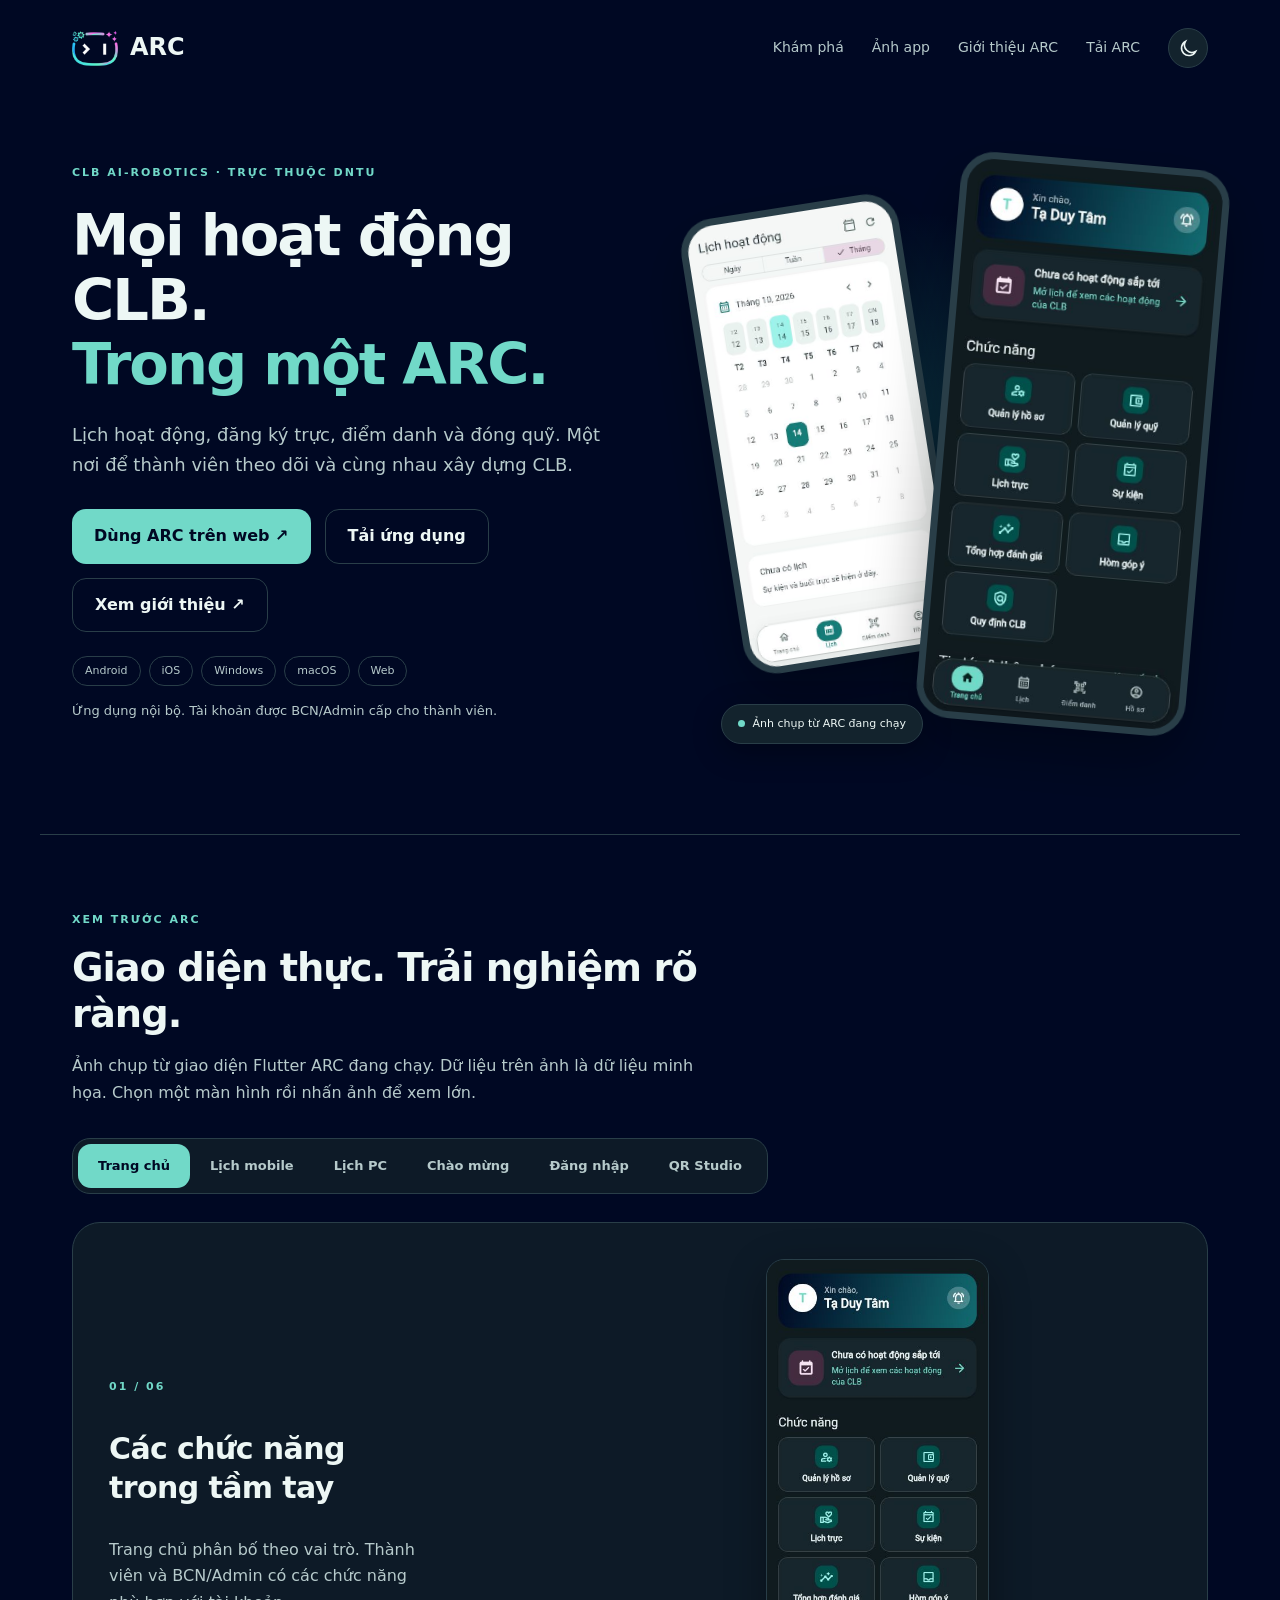
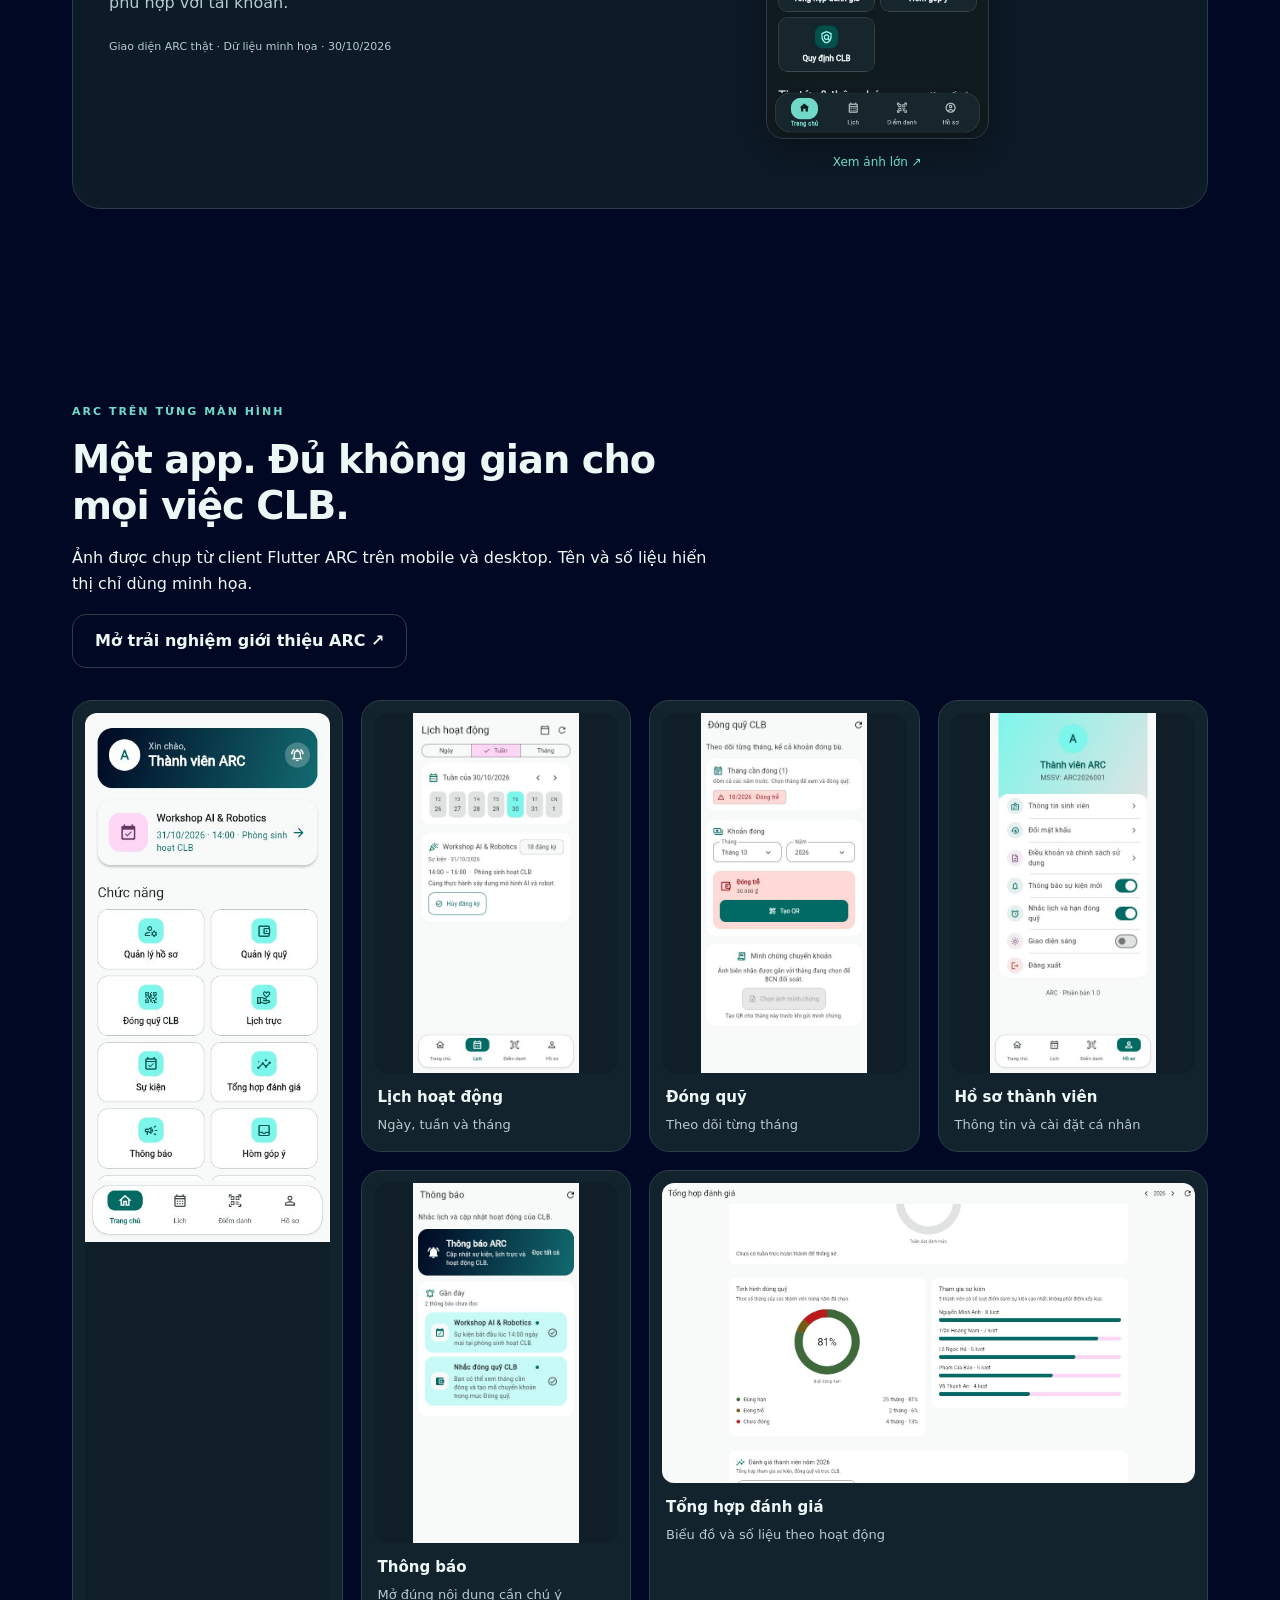
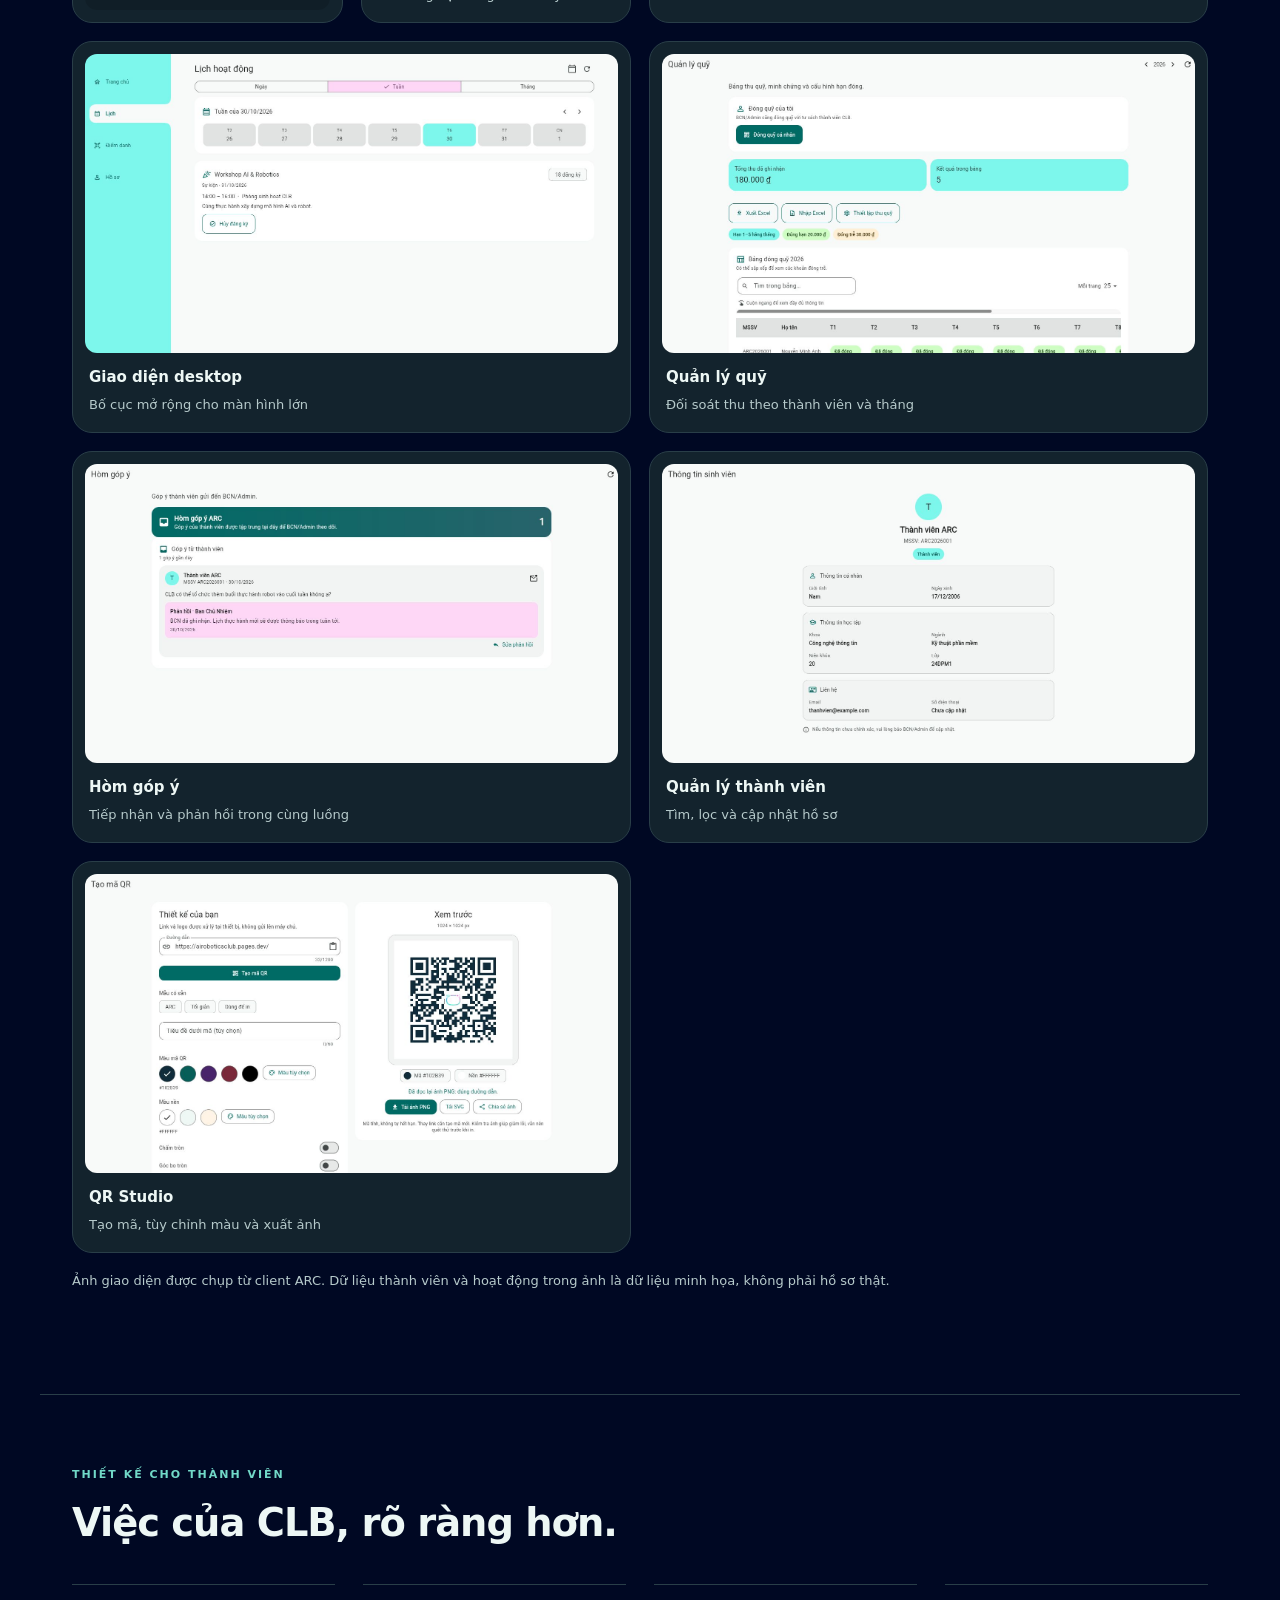
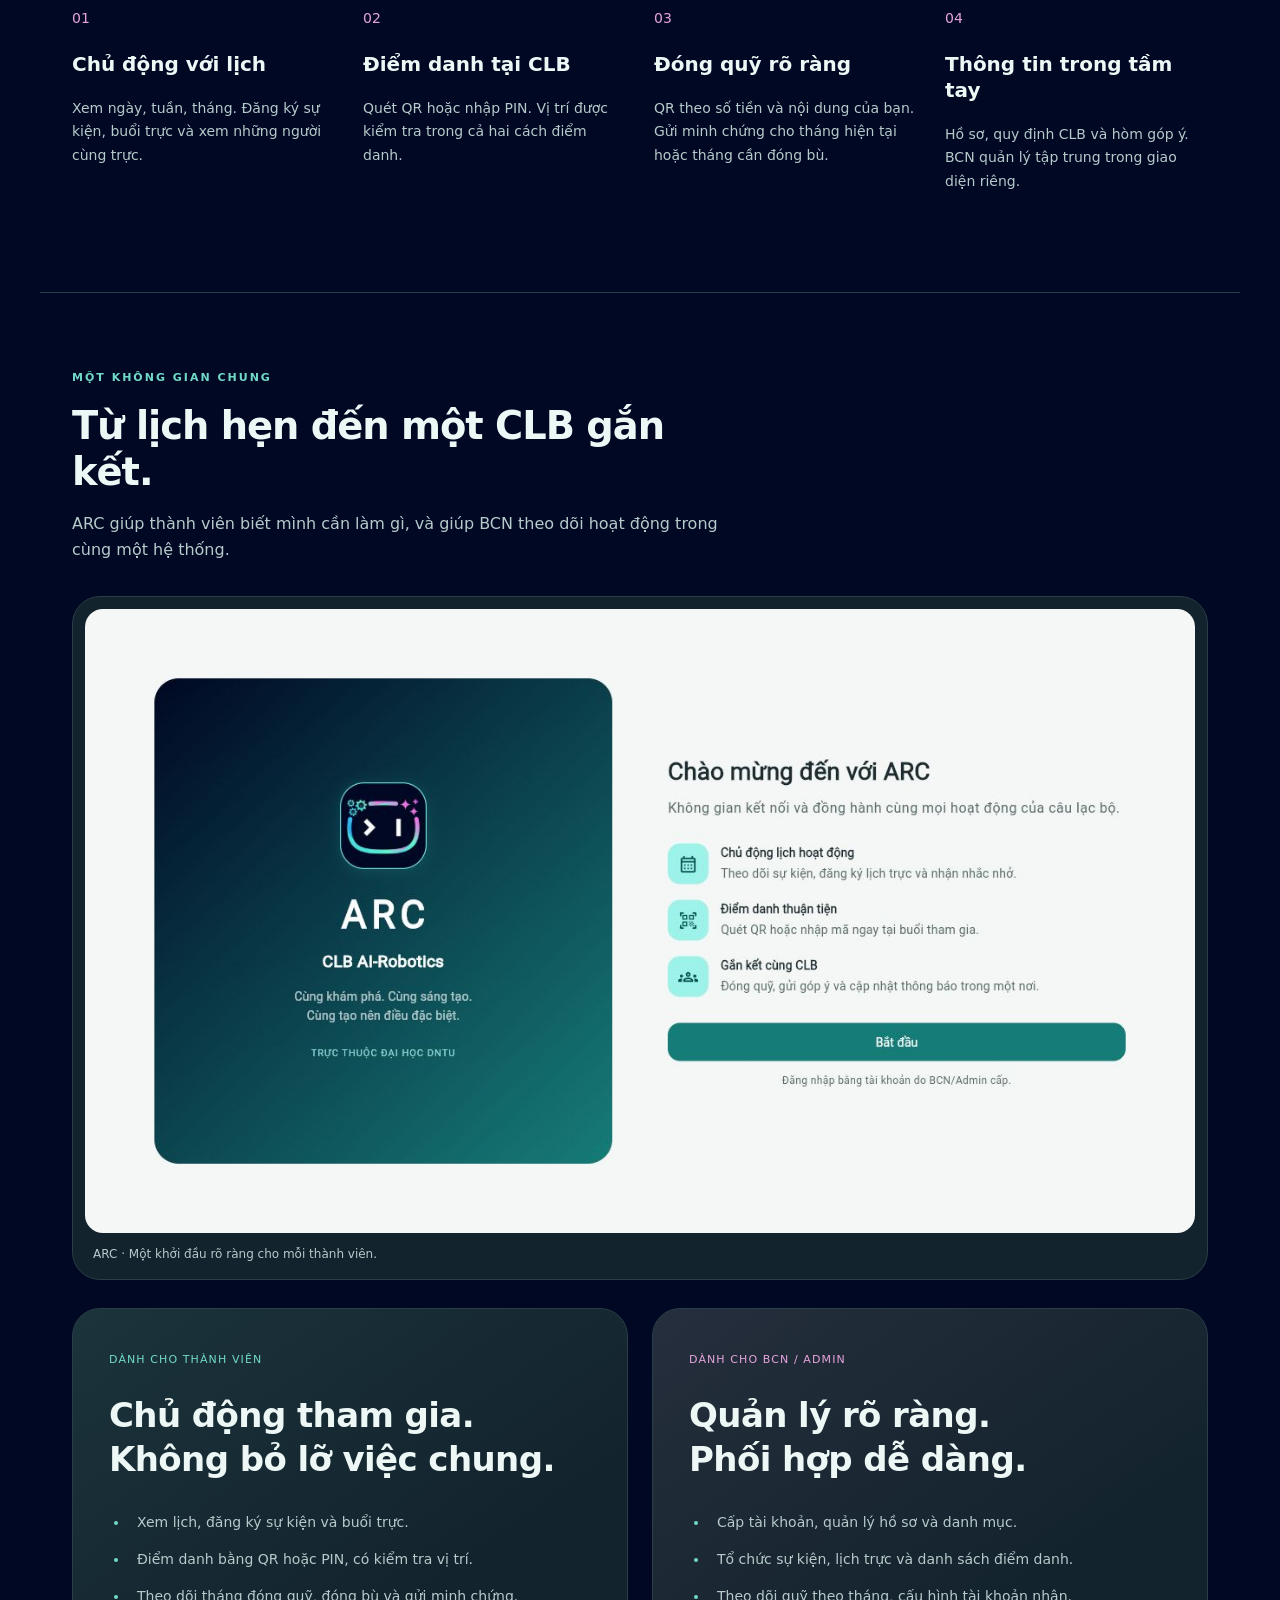
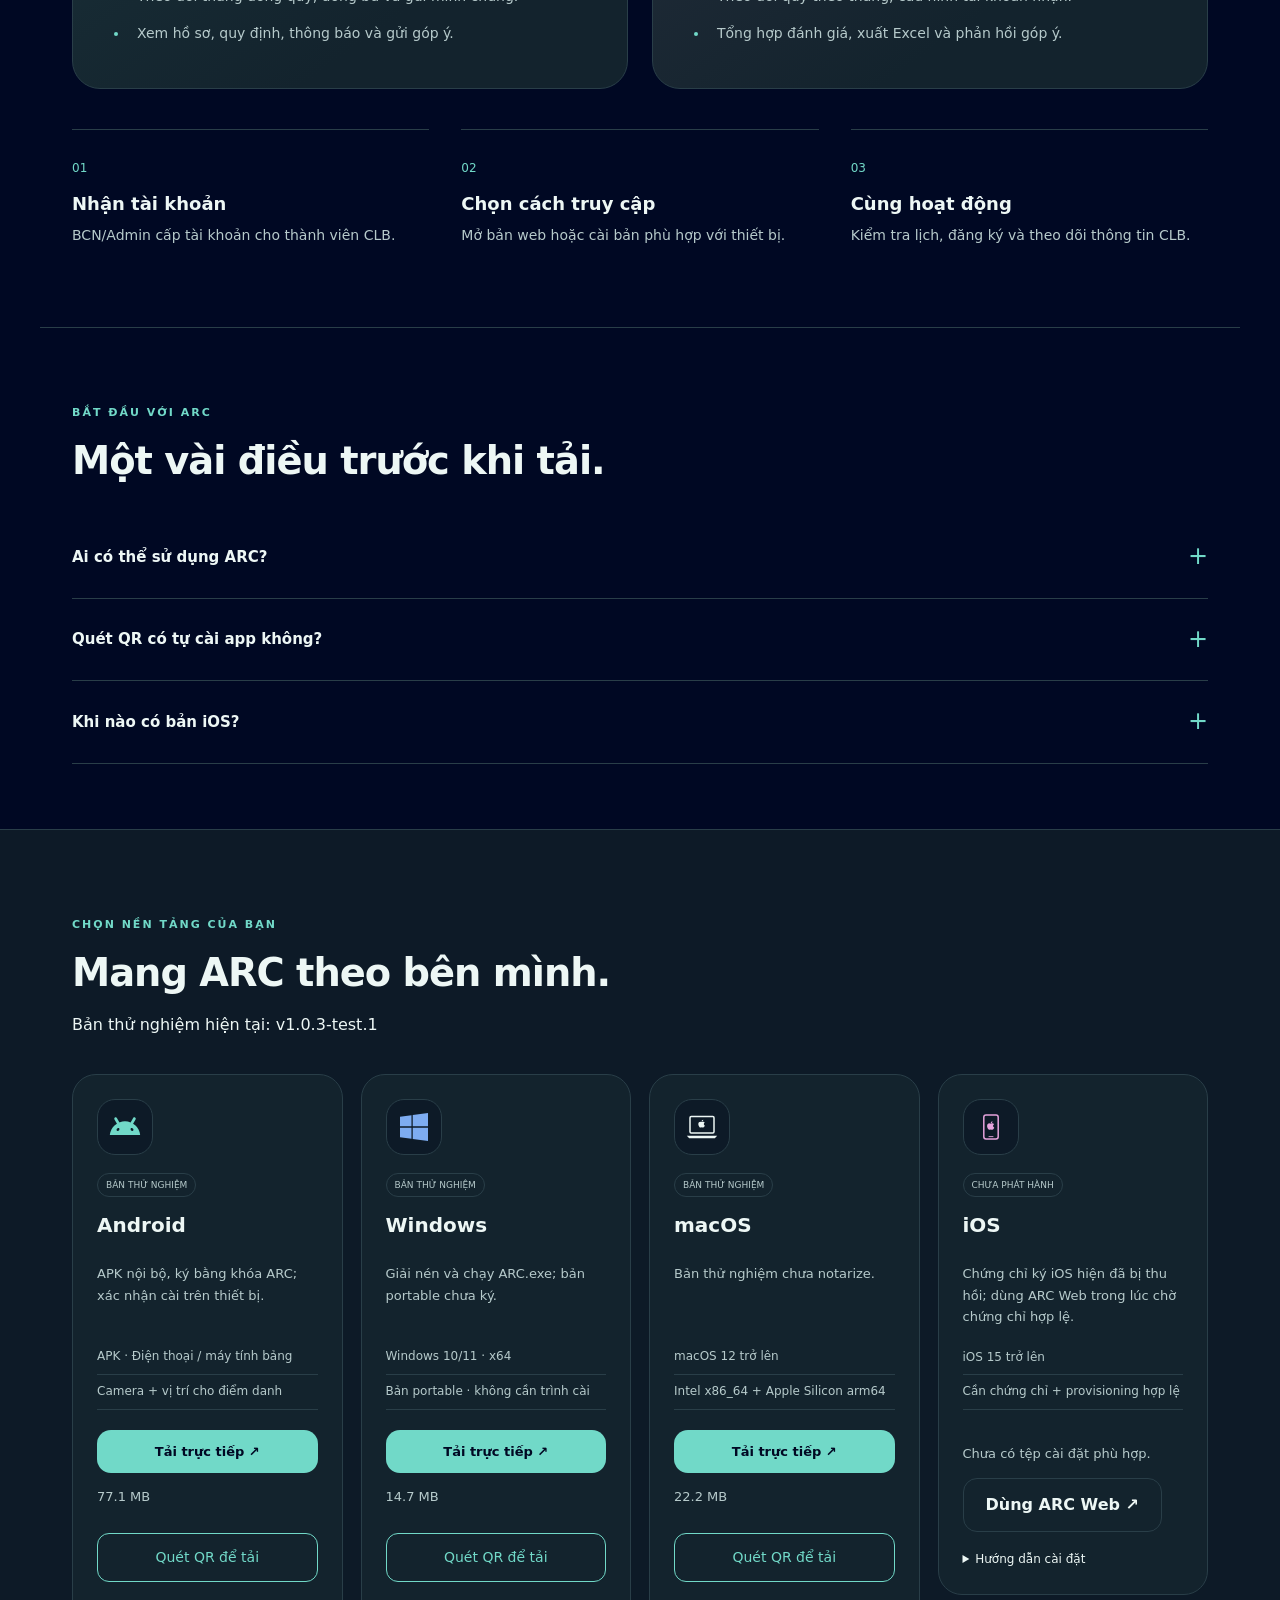
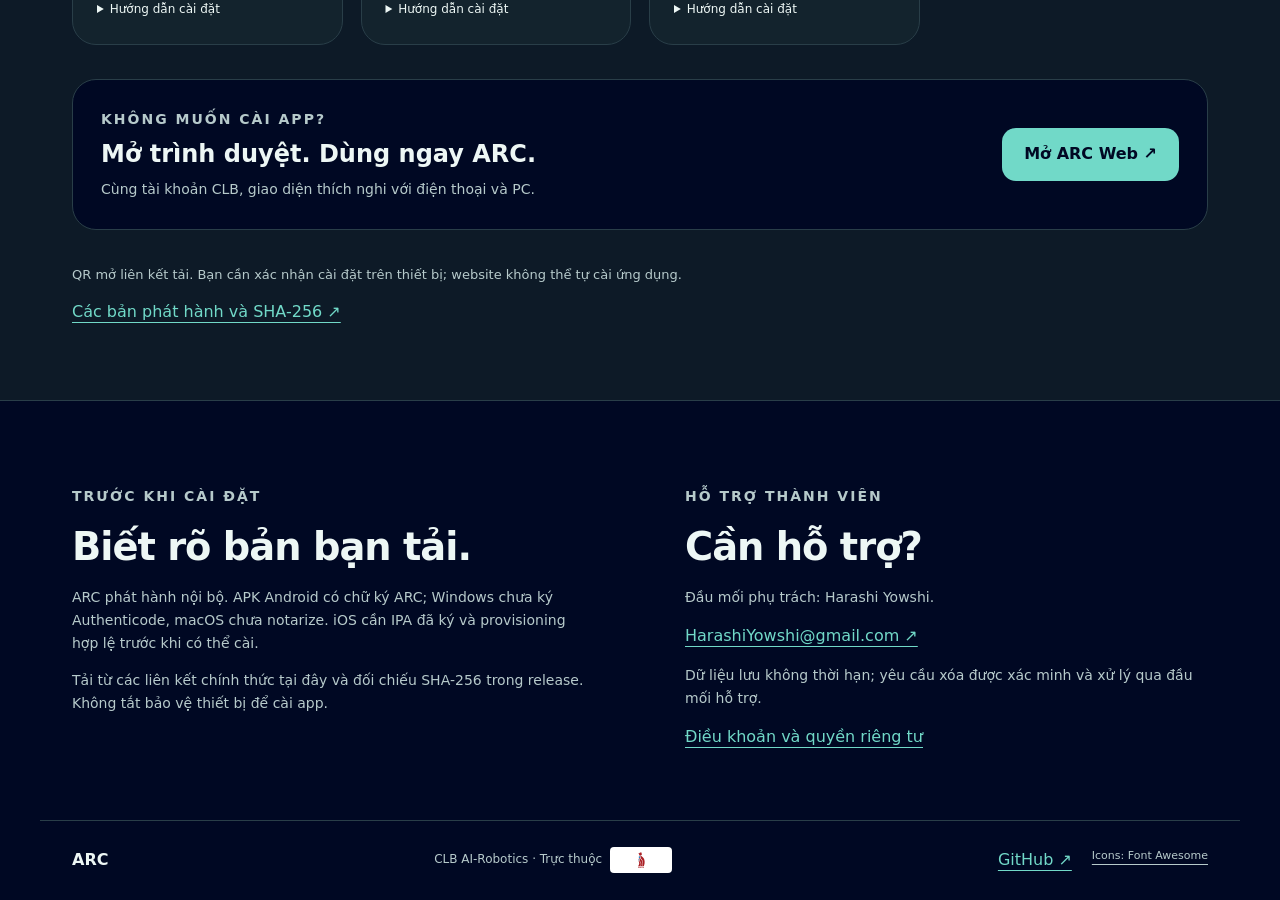
==== commit 54b9d59f: "Redesign ARC presentation as cinematic product launch" ====
--- a/index.html
+++ b/index.html
@@ -14,7 +14,7 @@
     <meta property="og:type" content="website" />
     <meta property="og:locale" content="vi_VN" />
     <meta property="og:site_name" content="ARC · CLB AI-Robotics" />
-    <meta property="og:title" content="Mọi hoạt động CLB. Trong một ARC." />
+    <meta property="og:title" content="ARC — Mọi hoạt động CLB cùng một nhịp." />
     <meta property="og:description" content="Khám phá lịch, điểm danh QR/GPS, đóng quỹ và kết nối CLB. Xem giao diện thực tế và tải ARC cho thiết bị của bạn." />
     <meta property="og:url" content="https://hyowshi.github.io/ARC-Downloads/" />
     <meta property="og:image" content="https://hyowshi.github.io/ARC-Downloads/assets/screenshots/welcome-desktop.png" />
@@ -190,7 +190,7 @@
           <p class="eyebrow">ARC TRÊN TỪNG MÀN HÌNH</p>
           <h2>Một app. Đủ không gian cho mọi việc CLB.</h2>
           <p>Ảnh được chụp từ client Flutter ARC trên mobile và desktop. Tên và số liệu hiển thị chỉ dùng minh họa.</p>
-          <a class="secondary" href="presentation/">Mở bộ giới thiệu đầy đủ ↗</a>
+          <a class="secondary" href="presentation/">Mở trải nghiệm giới thiệu ARC ↗</a>
         </div>
         <div class="app-gallery-grid">
           <figure class="gallery-card gallery-feature"><img src="assets/screenshots/20261030/home-light.png" alt="Trang chủ ARC trên điện thoại, dữ liệu minh họa" width="390" height="844" loading="lazy" decoding="async"><figcaption><strong>Trang chủ</strong><span>Điều hướng nhanh theo vai trò</span></figcaption></figure>
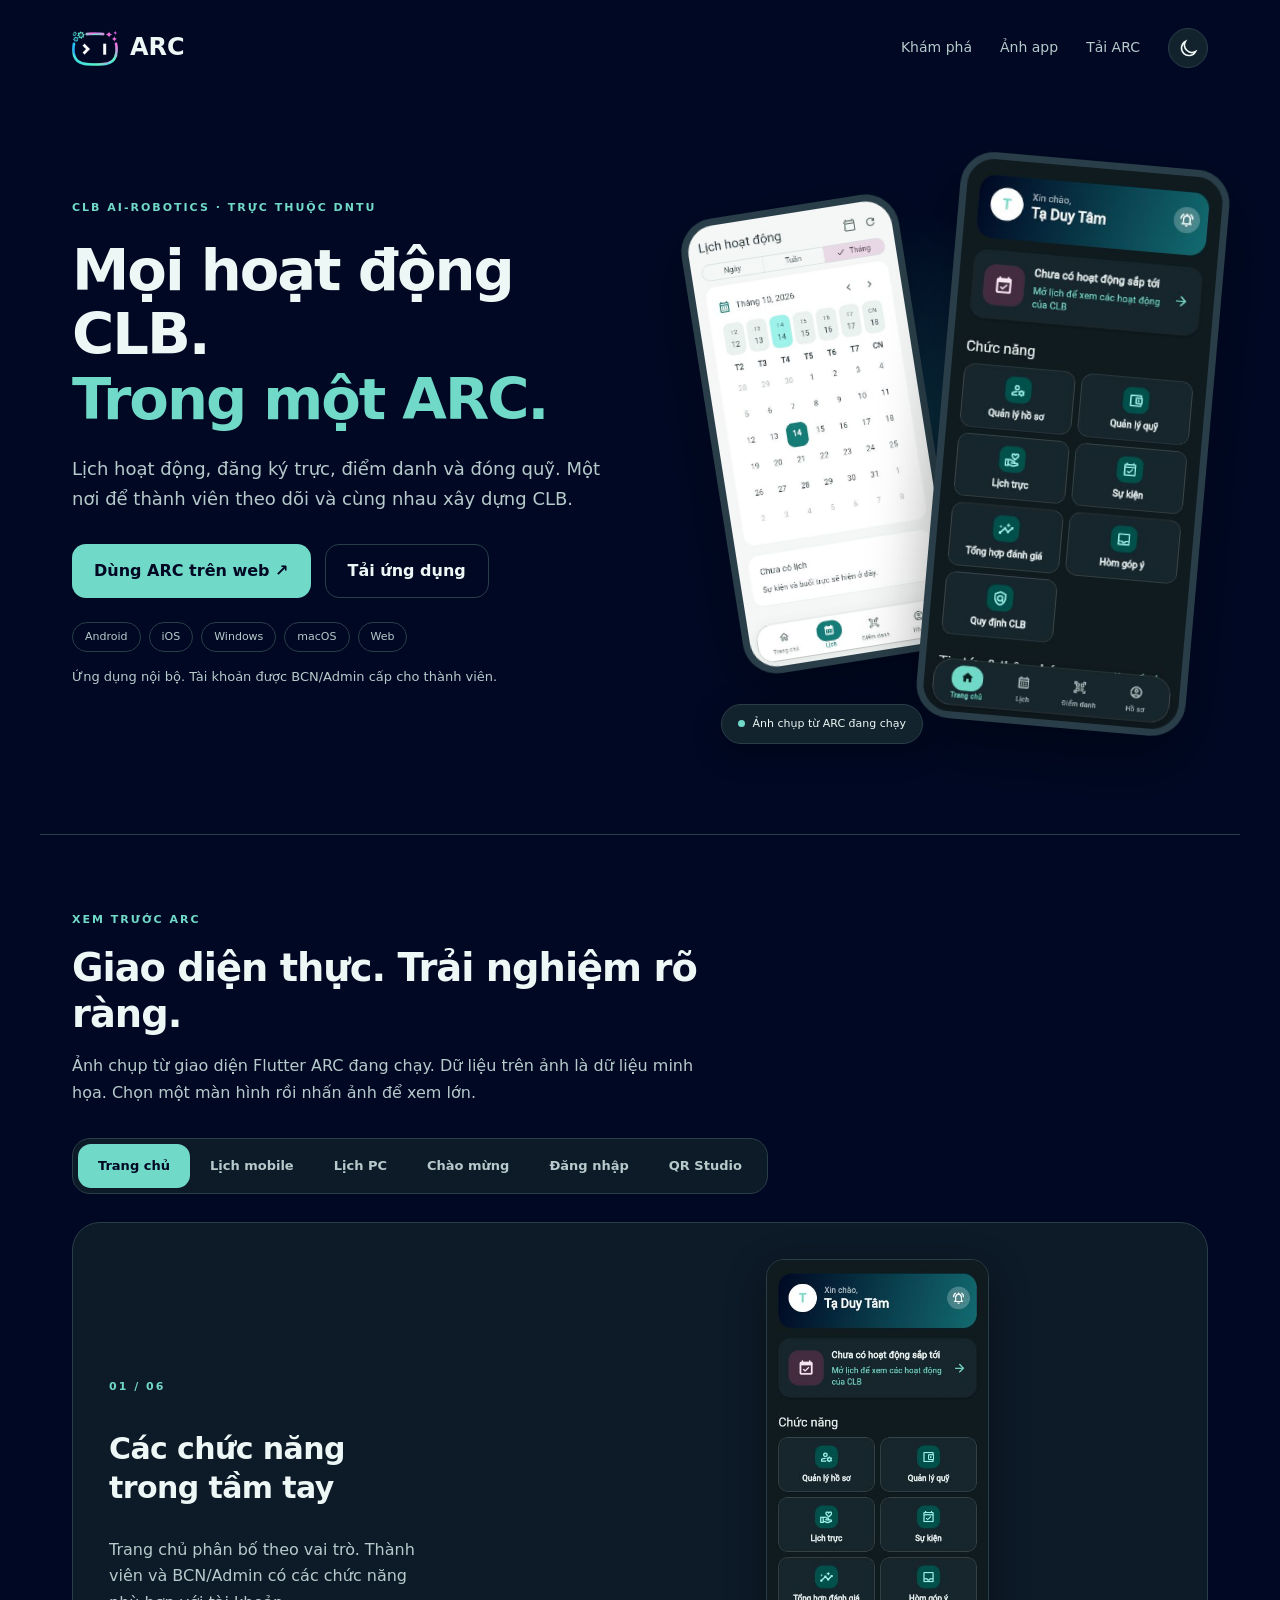
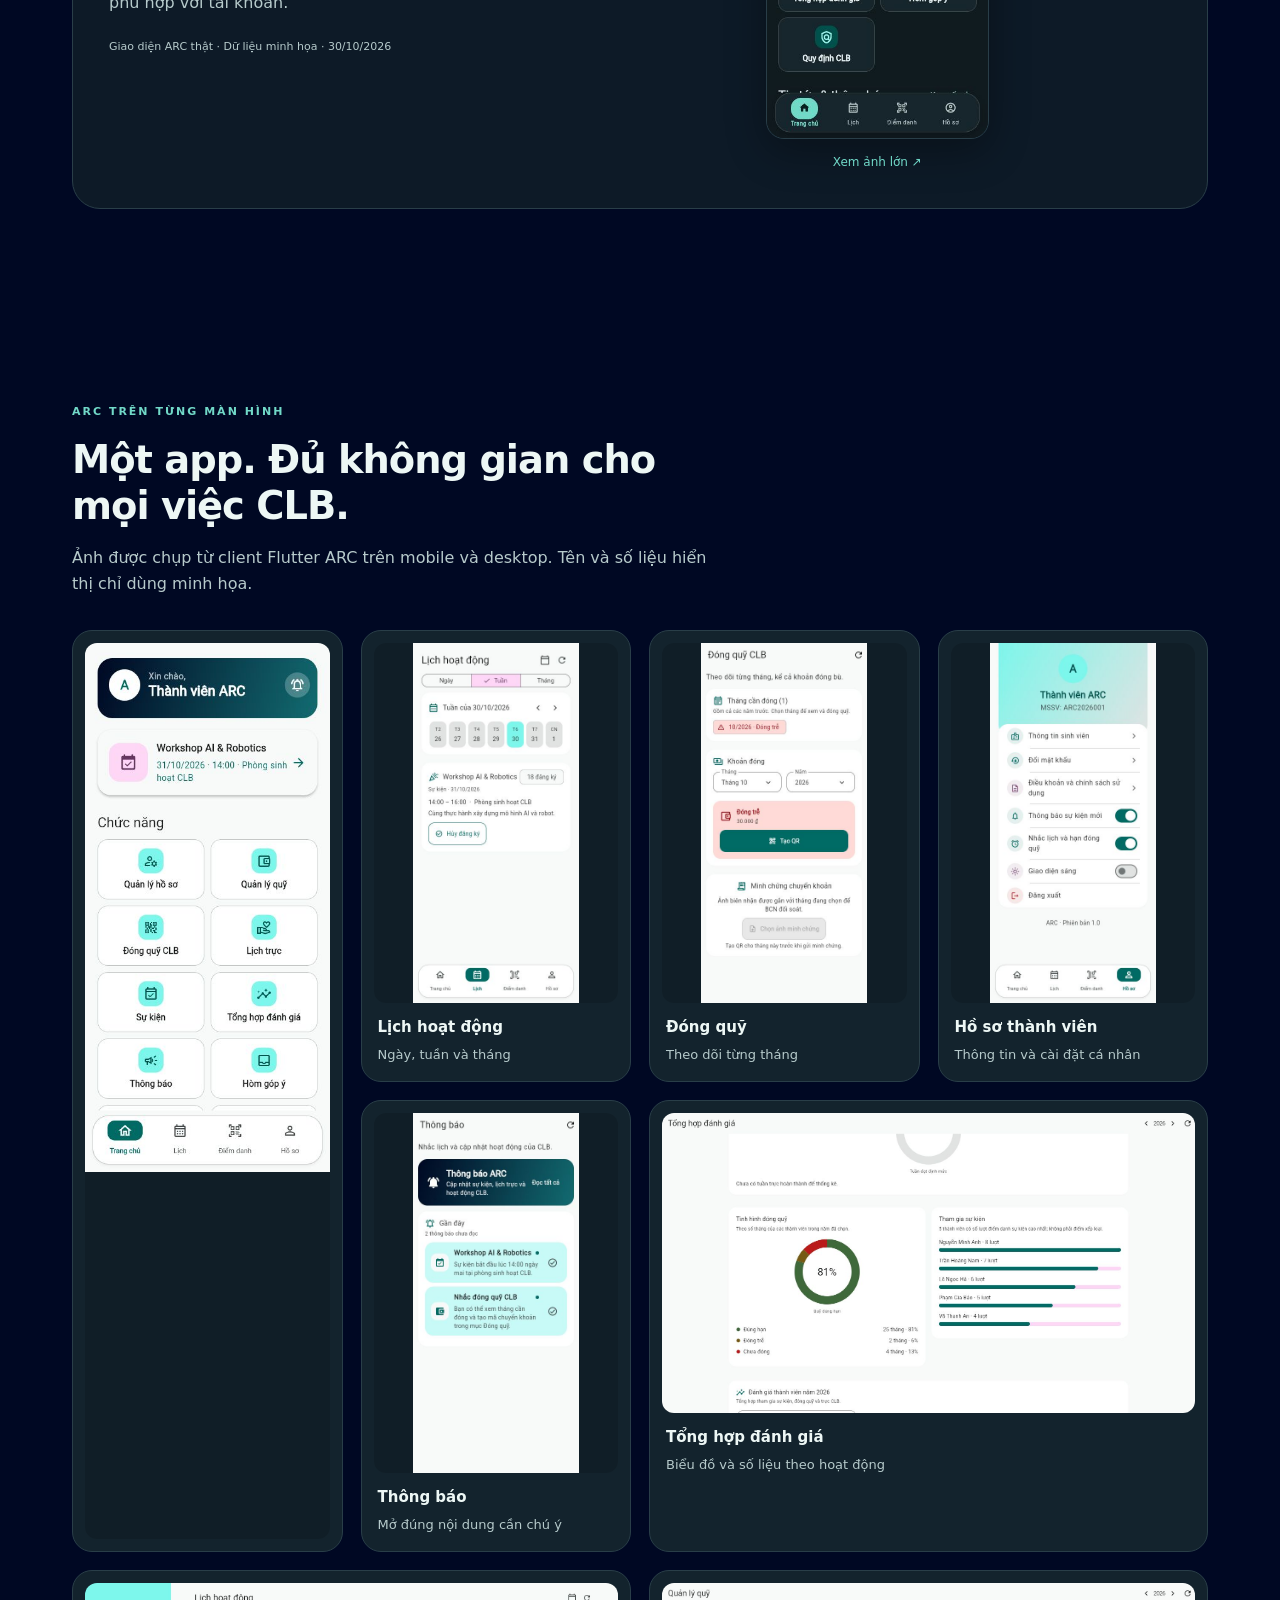
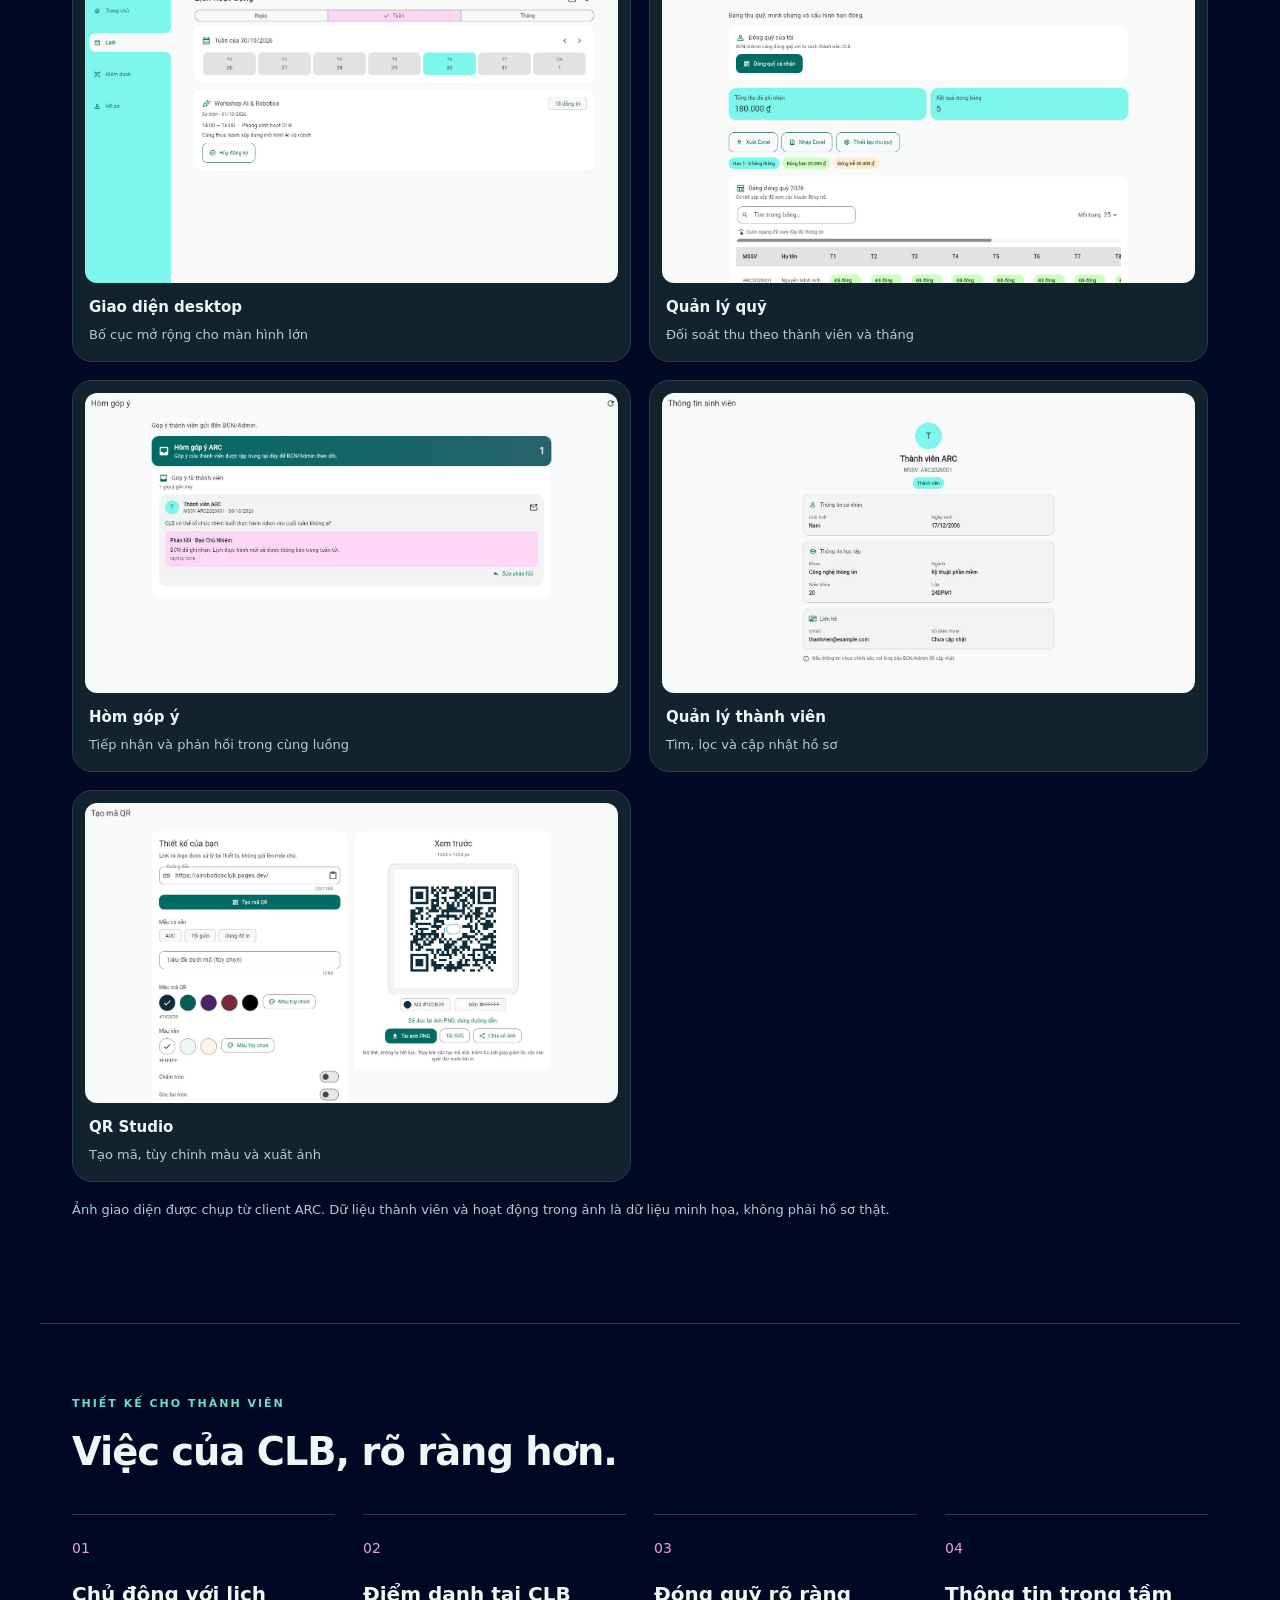
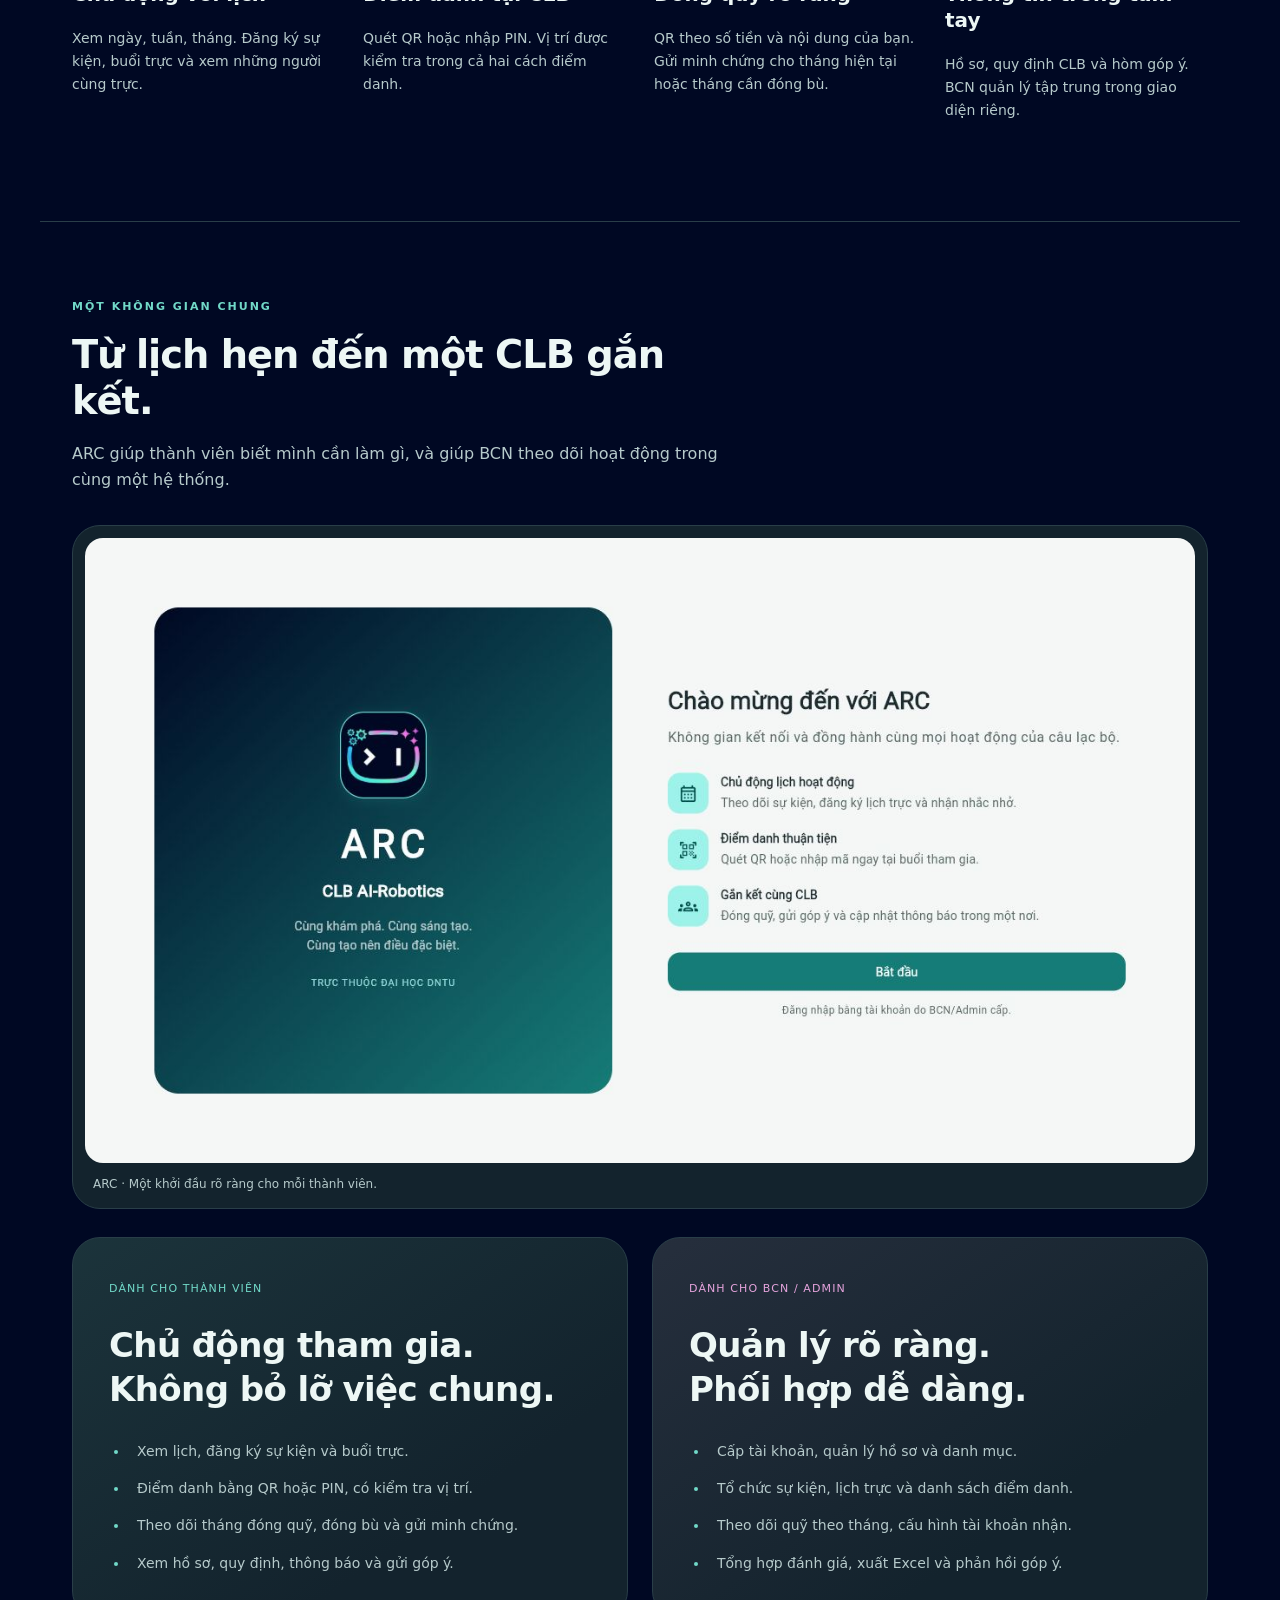
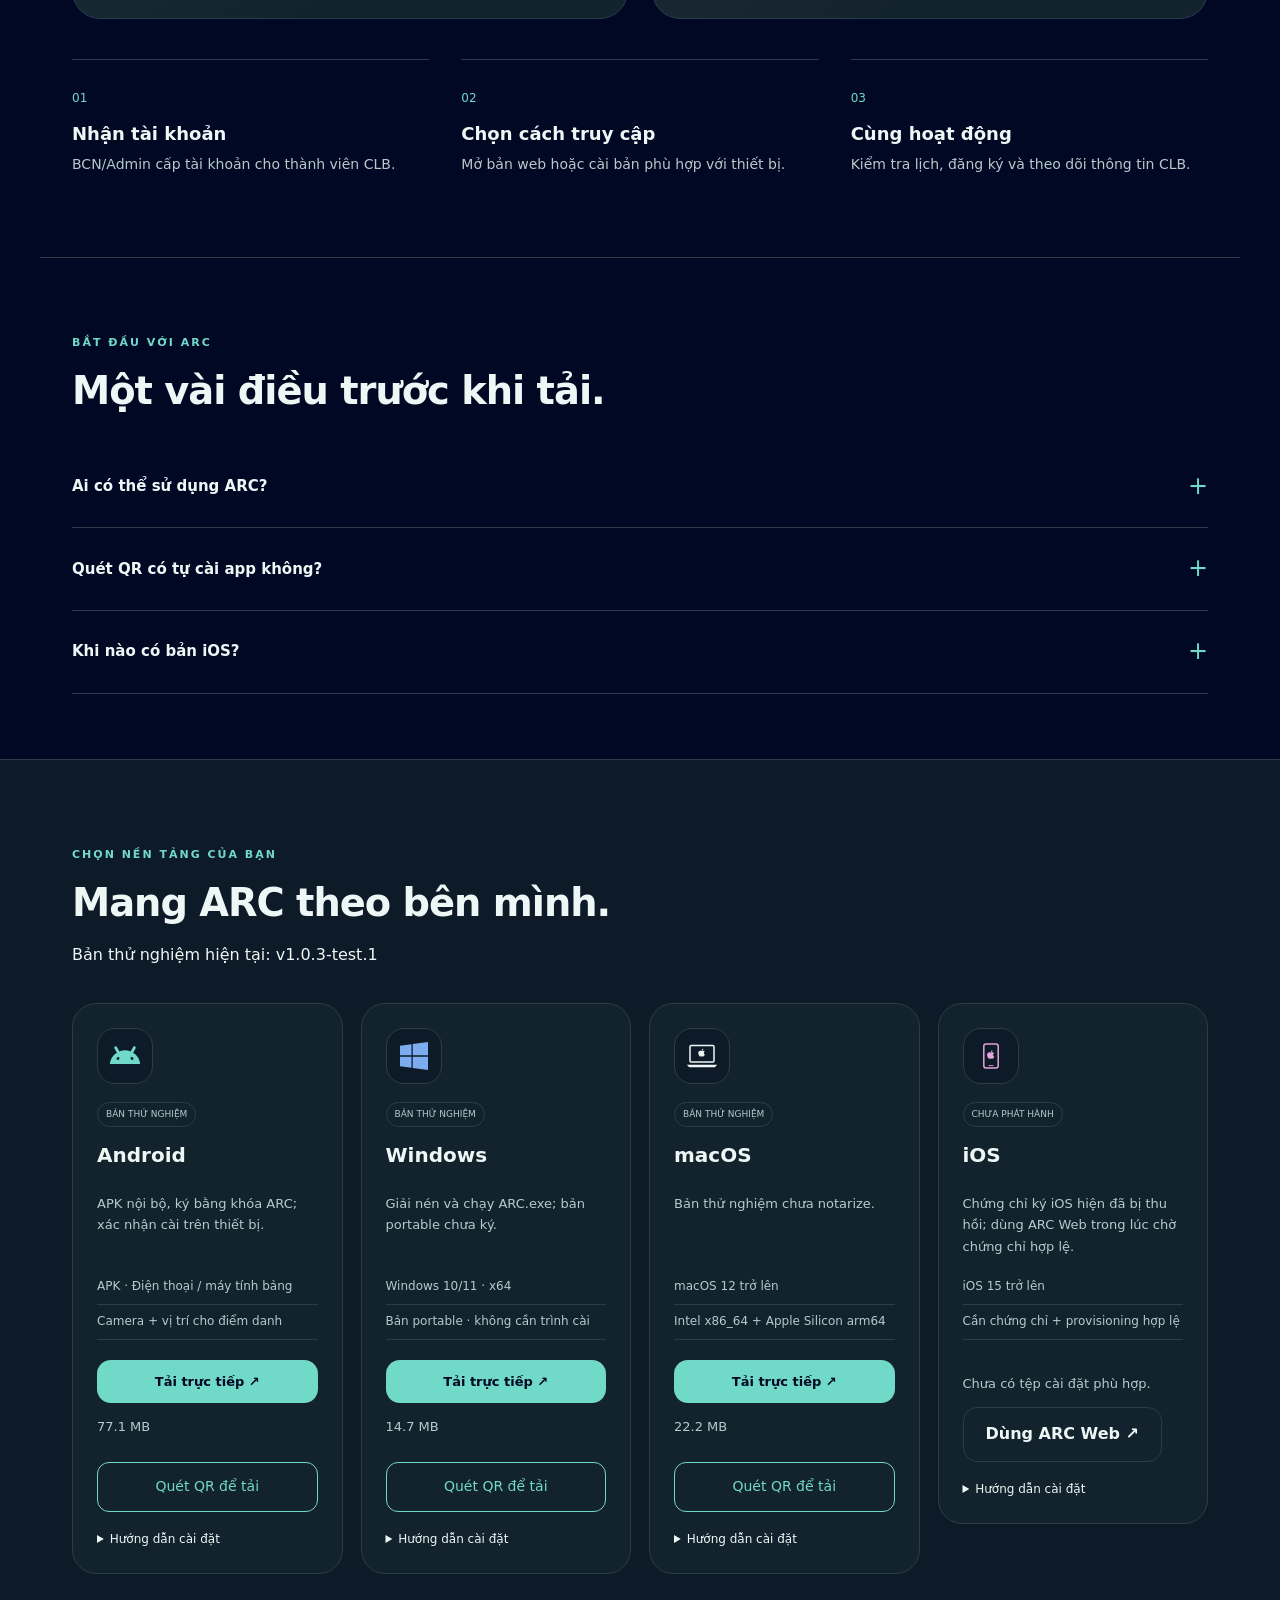
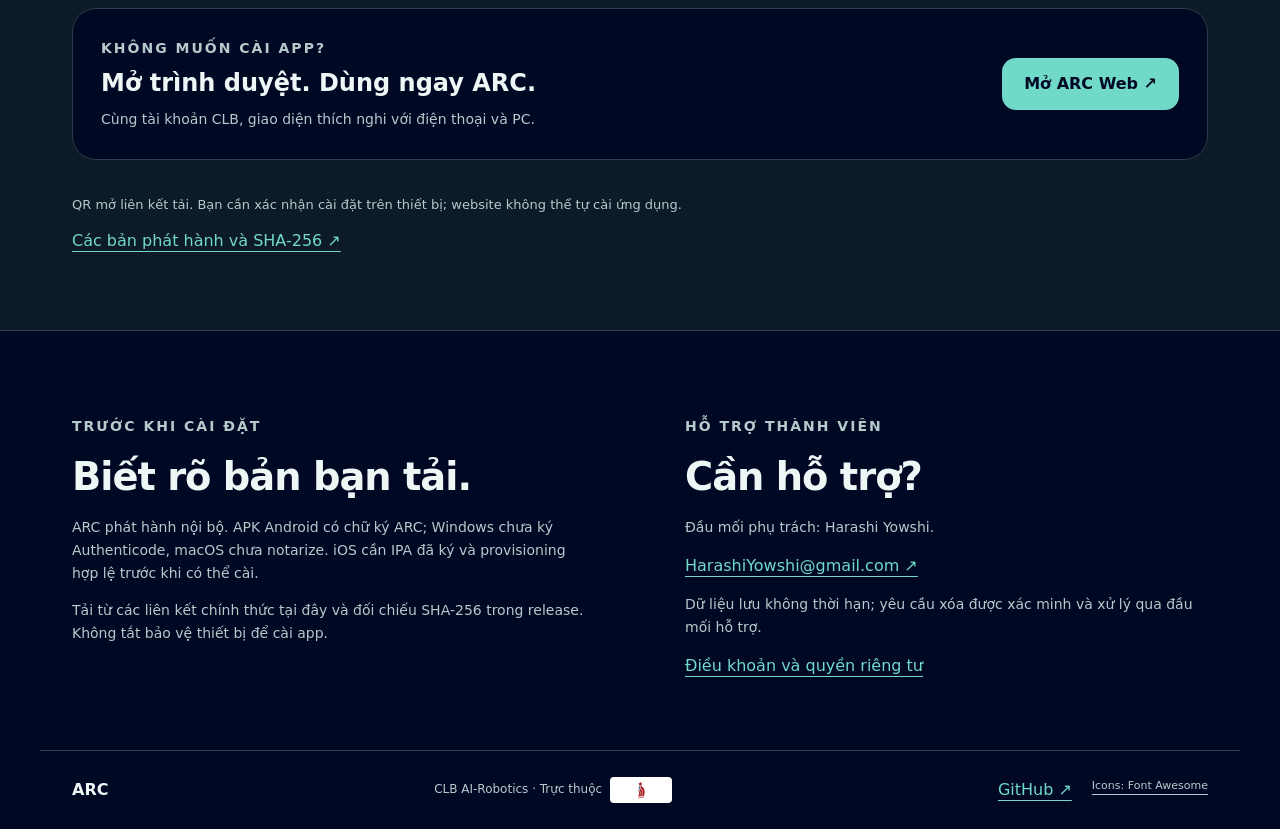
==== commit 192eb091: "Remove ARC presentation page" ====
--- a/index.html
+++ b/index.html
@@ -42,7 +42,7 @@
       >
       <div>
         <a href="#features" class="nav-explore">Khám phá</a
-        ><a href="#showcase">Ảnh app</a><a href="presentation/">Giới thiệu ARC</a><a href="#downloads">Tải ARC</a>
+        ><a href="#showcase">Ảnh app</a><a href="#downloads">Tải ARC</a>
         <button
           id="theme-toggle"
           class="icon-button"
@@ -71,7 +71,7 @@
           </p>
           <div class="actions">
             <a class="primary" href="https://airoboticsclub.pages.dev/" target="_blank" rel="noopener">Dùng ARC trên web ↗</a
-            ><a class="secondary" href="#downloads">Tải ứng dụng</a><a class="secondary" href="presentation/">Xem giới thiệu ↗</a>
+            ><a class="secondary" href="#downloads">Tải ứng dụng</a>
           </div>
           <div class="hero-chips" aria-label="Nền tảng ARC"><span>Android</span><span>iOS</span><span>Windows</span><span>macOS</span><span>Web</span></div>
           <p class="small">
@@ -190,7 +190,6 @@
           <p class="eyebrow">ARC TRÊN TỪNG MÀN HÌNH</p>
           <h2>Một app. Đủ không gian cho mọi việc CLB.</h2>
           <p>Ảnh được chụp từ client Flutter ARC trên mobile và desktop. Tên và số liệu hiển thị chỉ dùng minh họa.</p>
-          <a class="secondary" href="presentation/">Mở trải nghiệm giới thiệu ARC ↗</a>
         </div>
         <div class="app-gallery-grid">
           <figure class="gallery-card gallery-feature"><img src="assets/screenshots/20261030/home-light.png" alt="Trang chủ ARC trên điện thoại, dữ liệu minh họa" width="390" height="844" loading="lazy" decoding="async"><figcaption><strong>Trang chủ</strong><span>Điều hướng nhanh theo vai trò</span></figcaption></figure>
